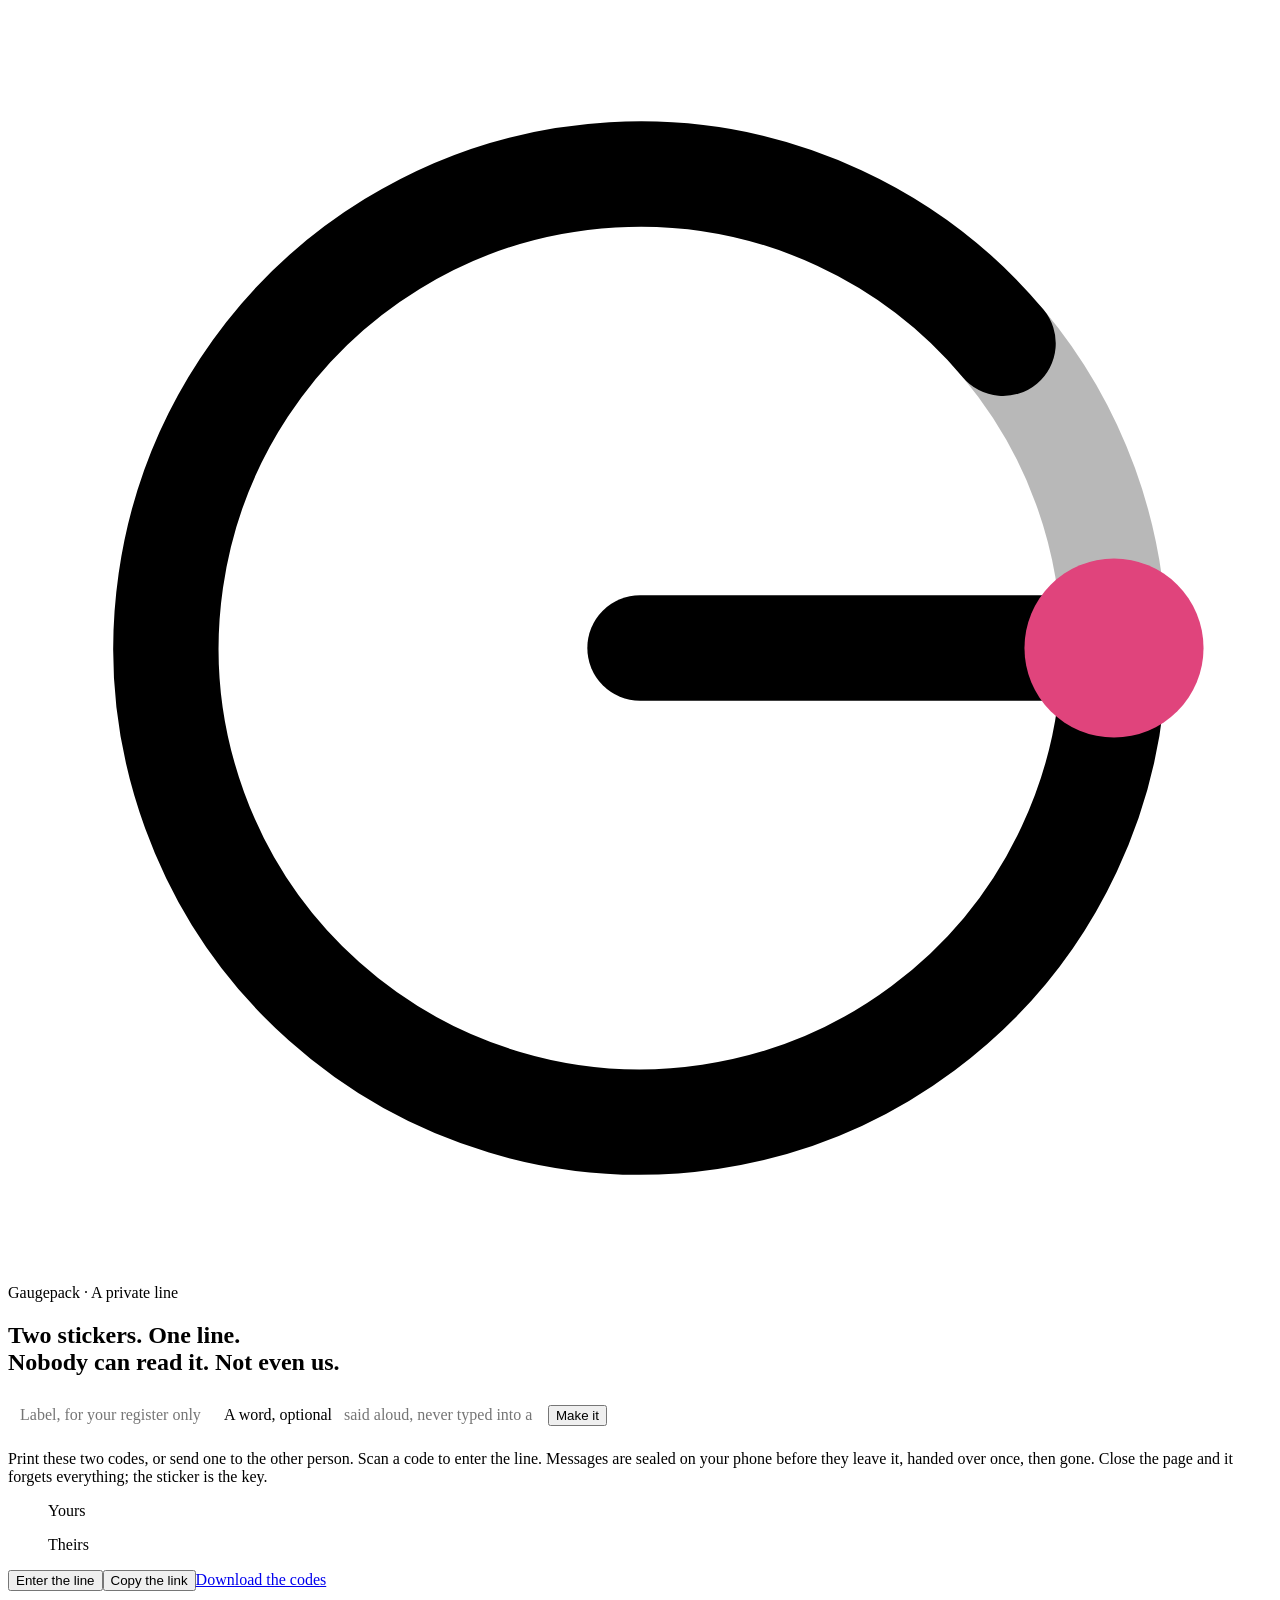
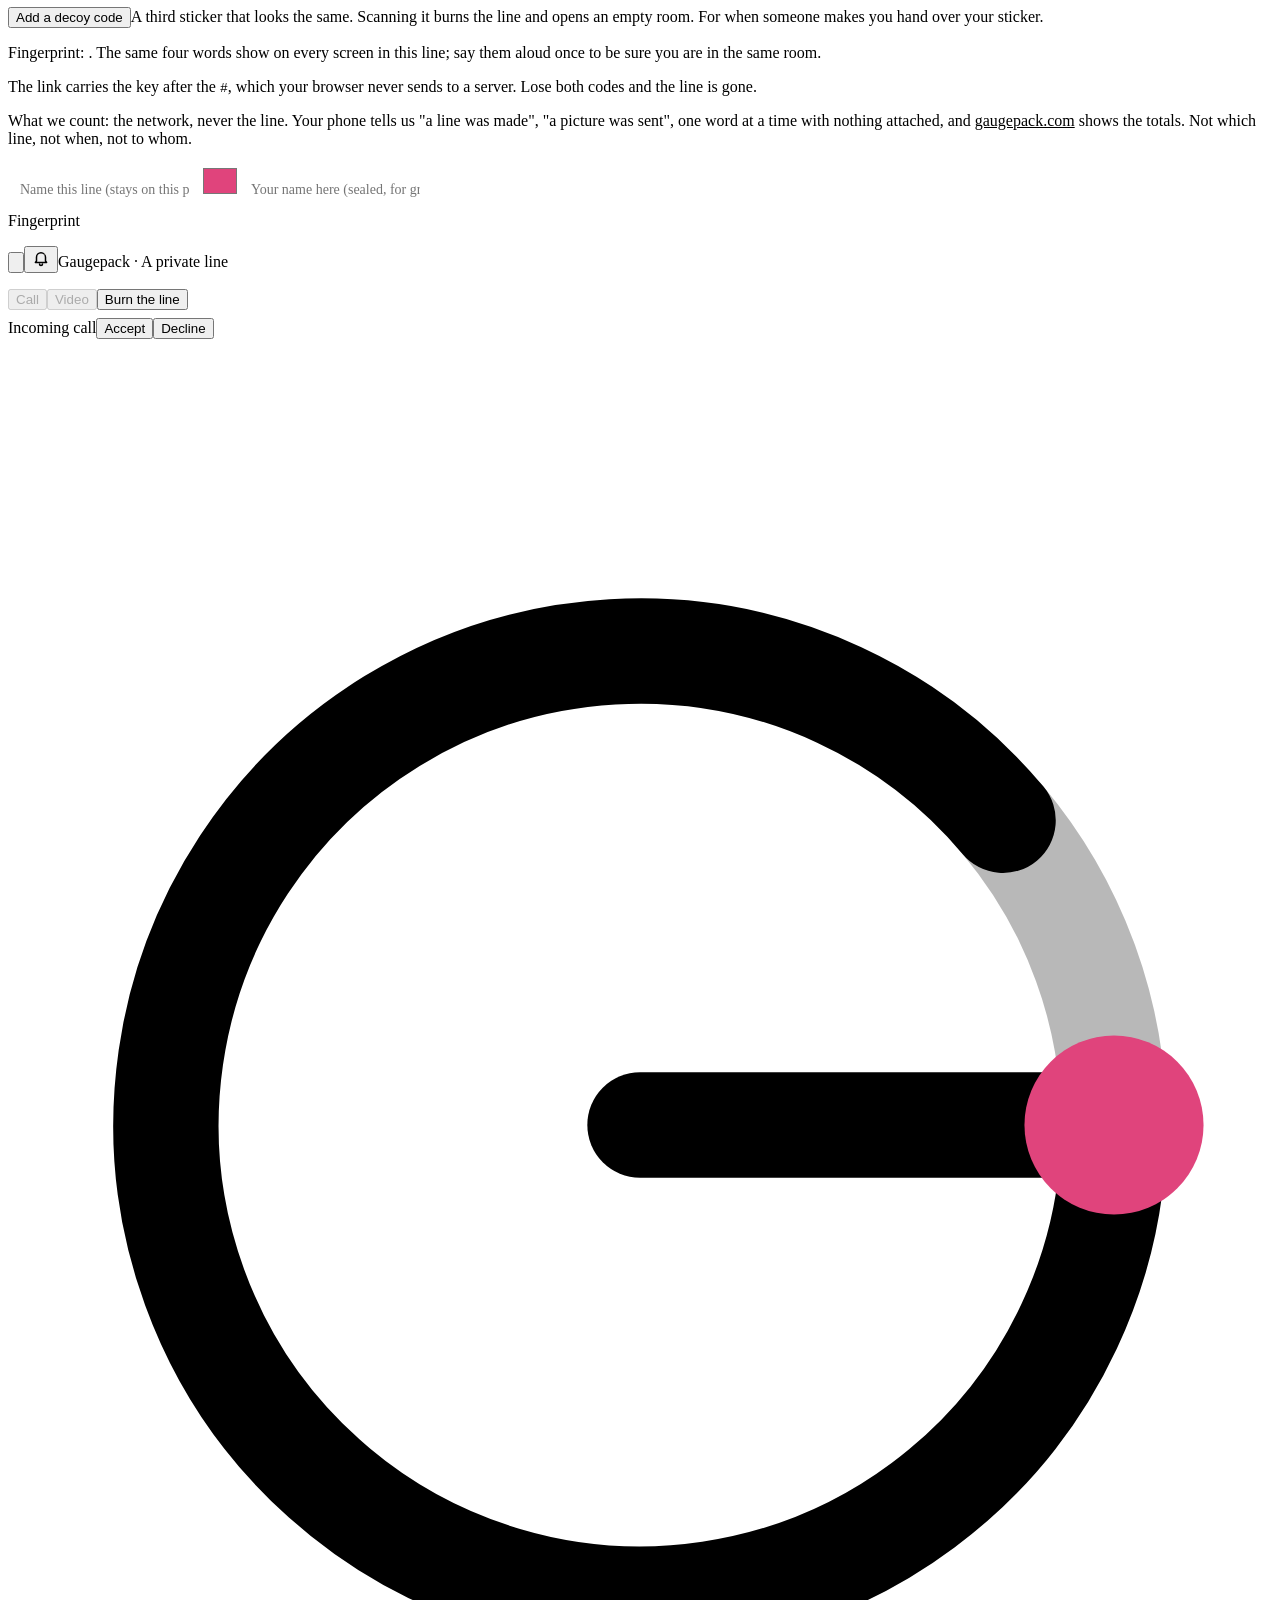
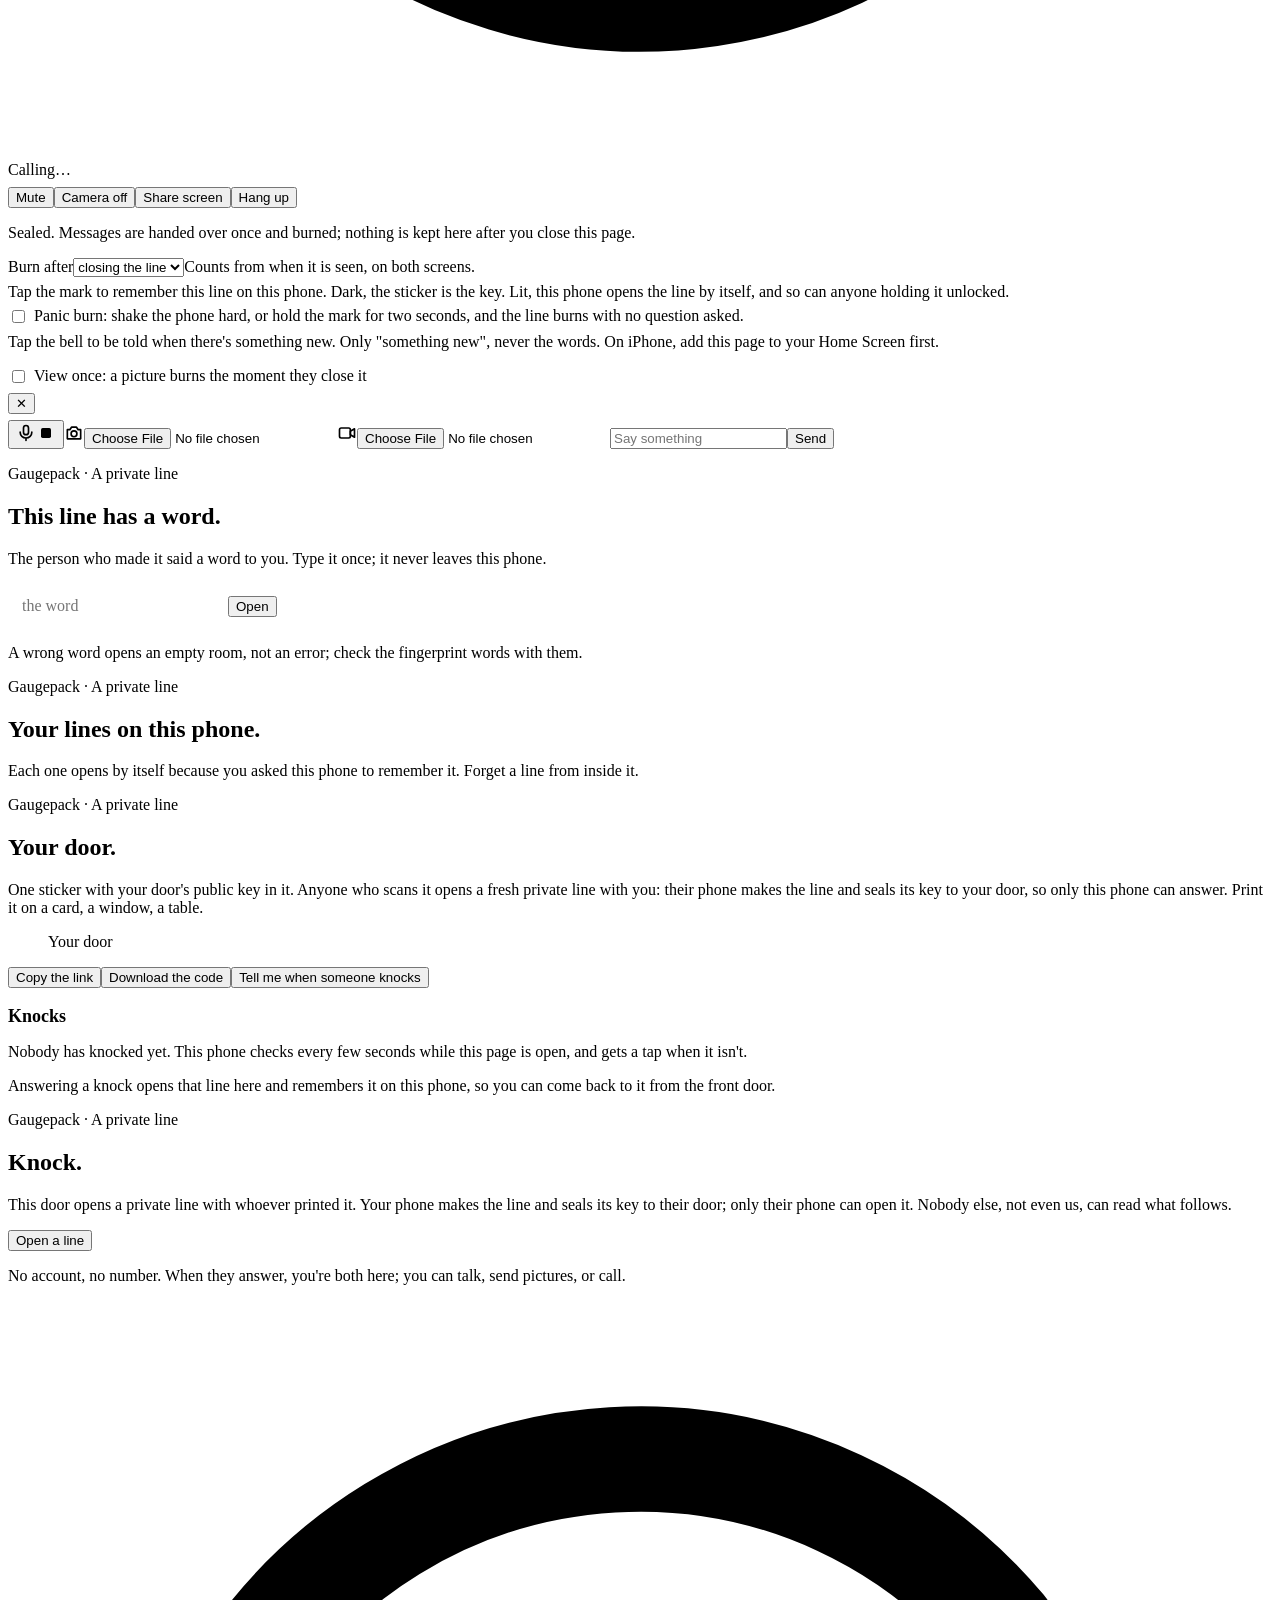
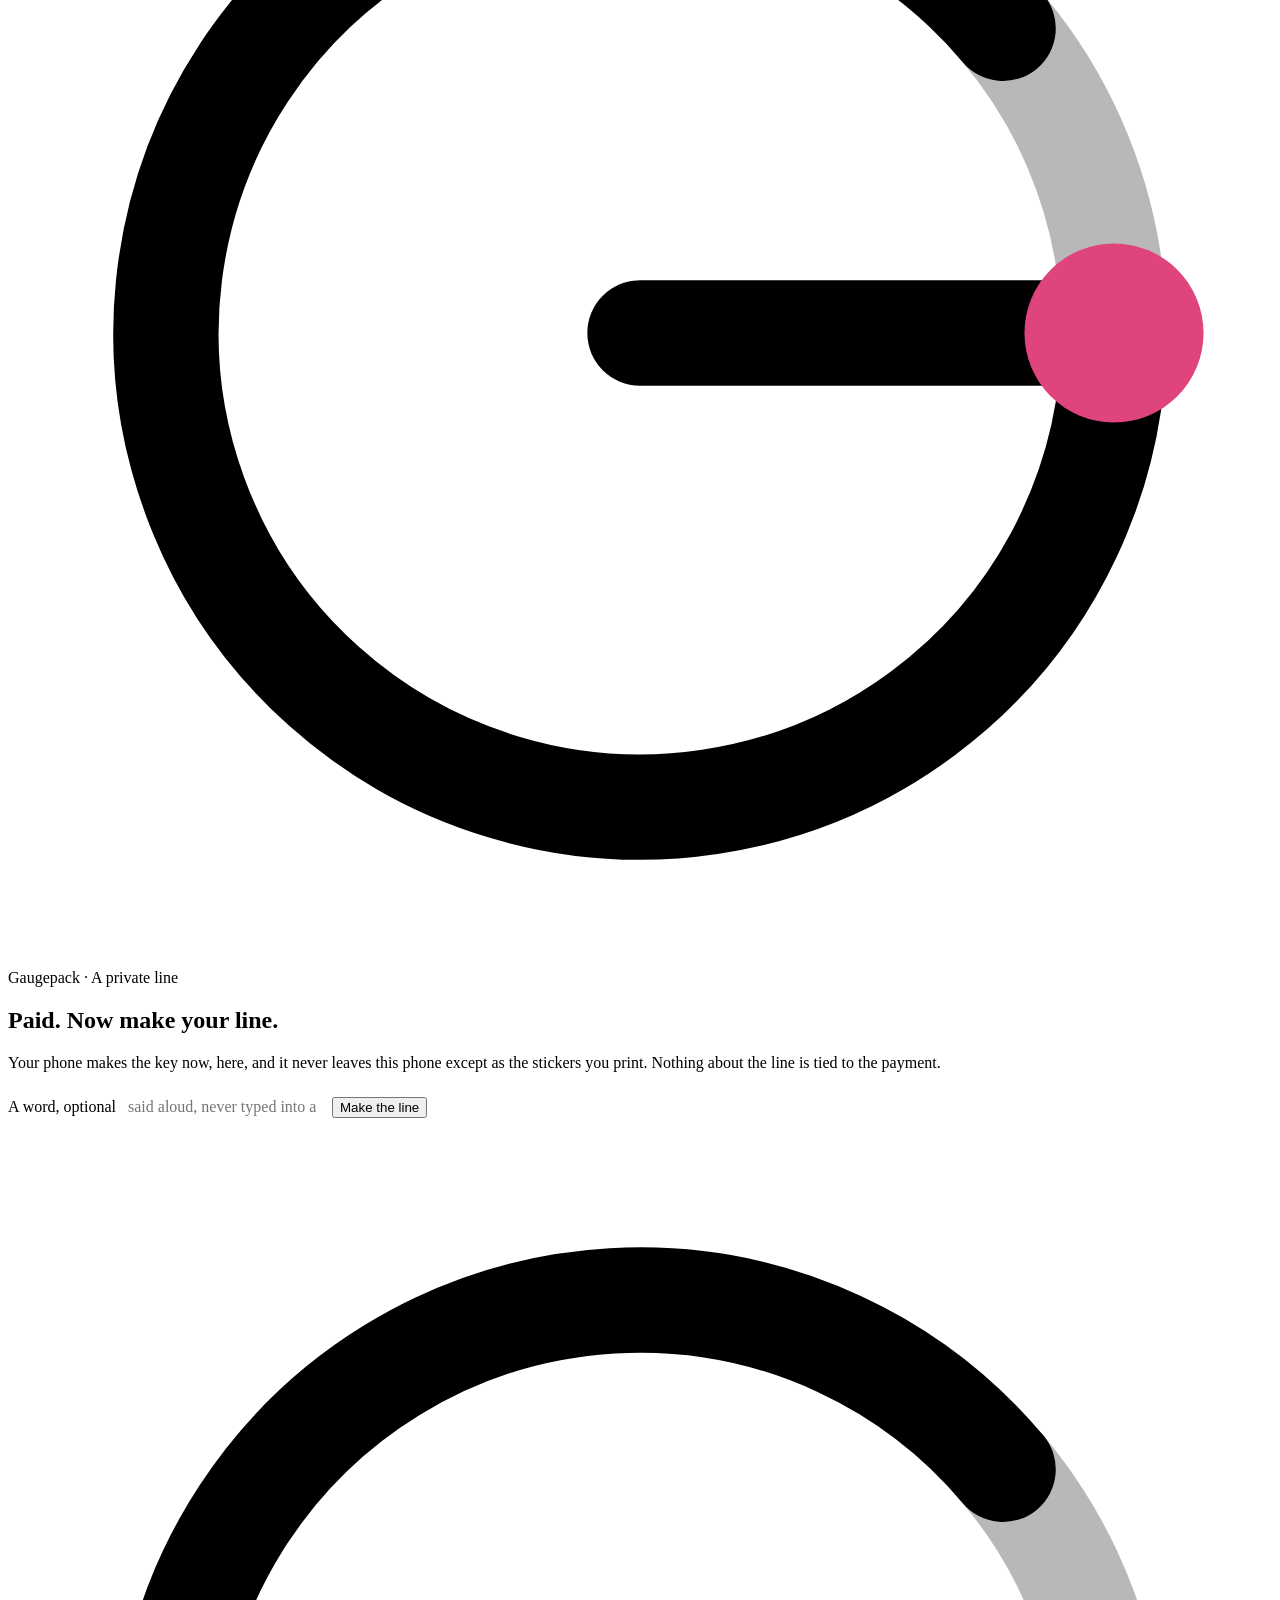
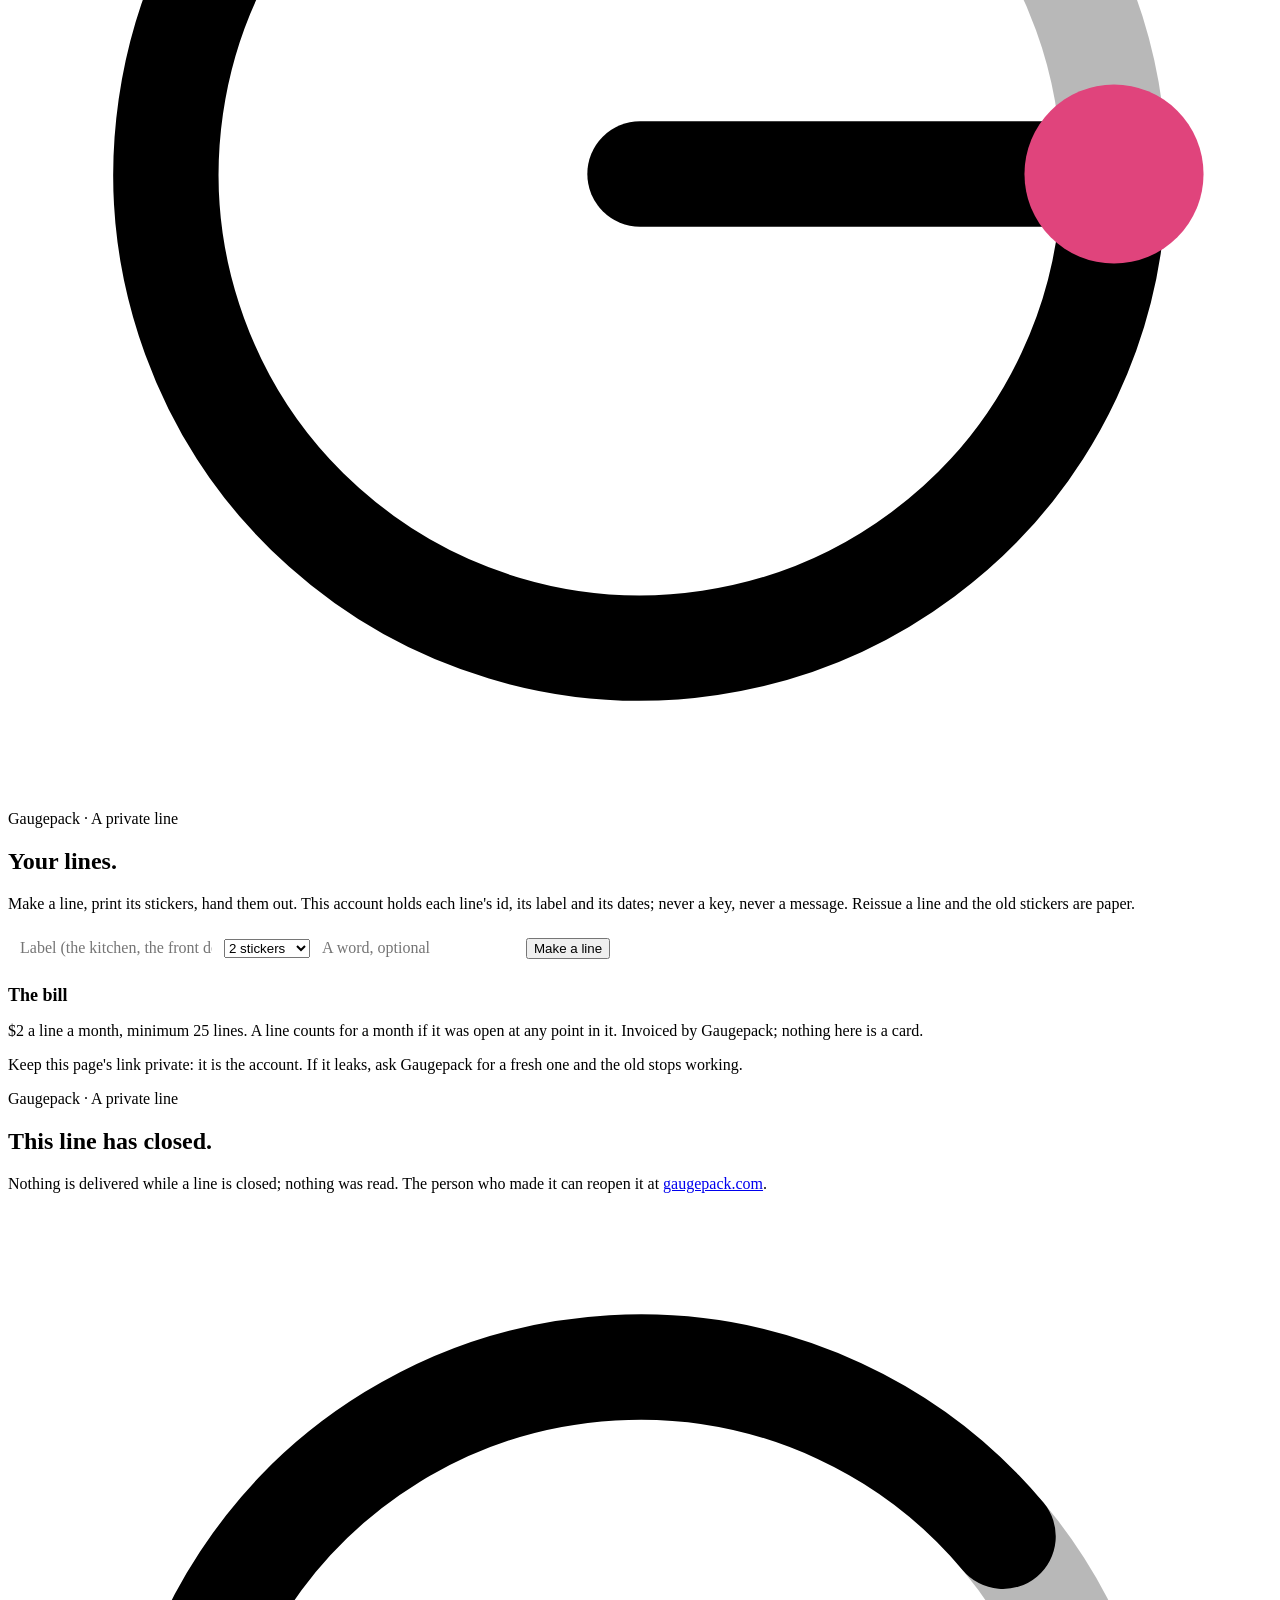
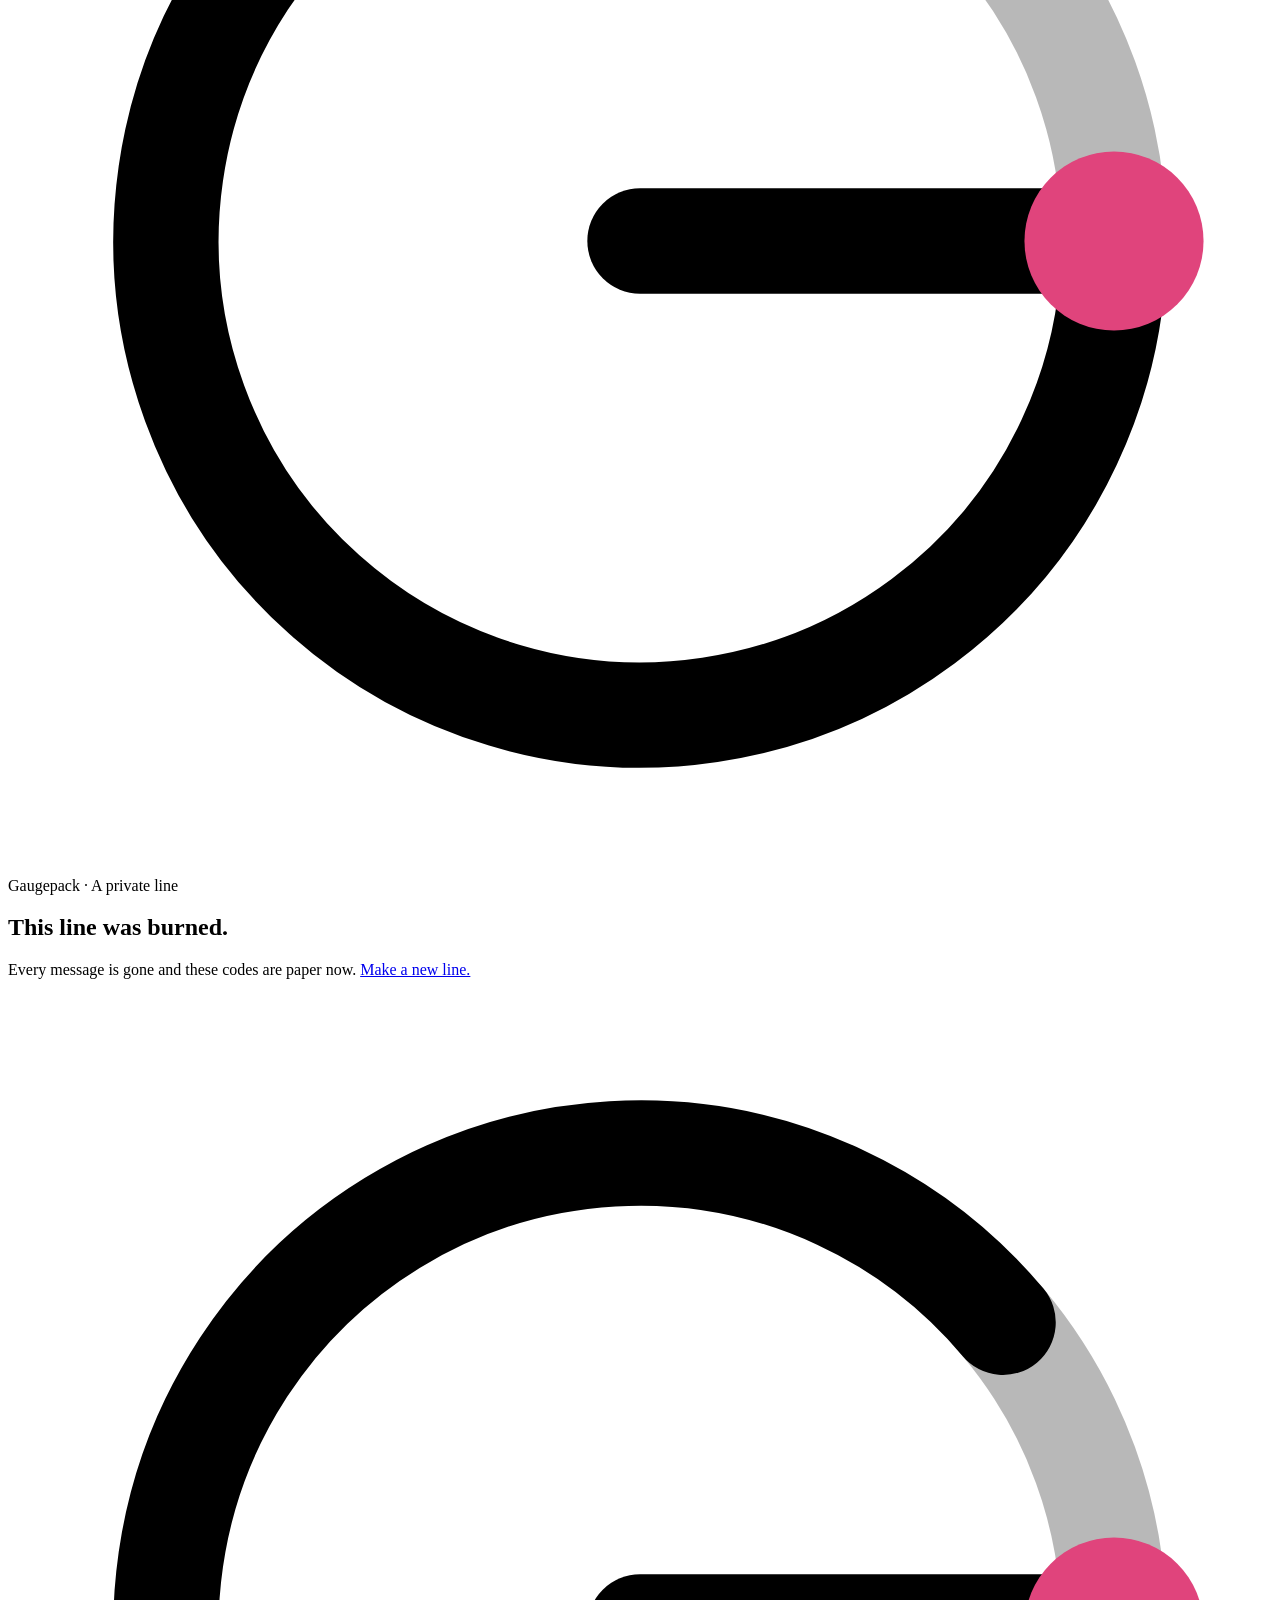
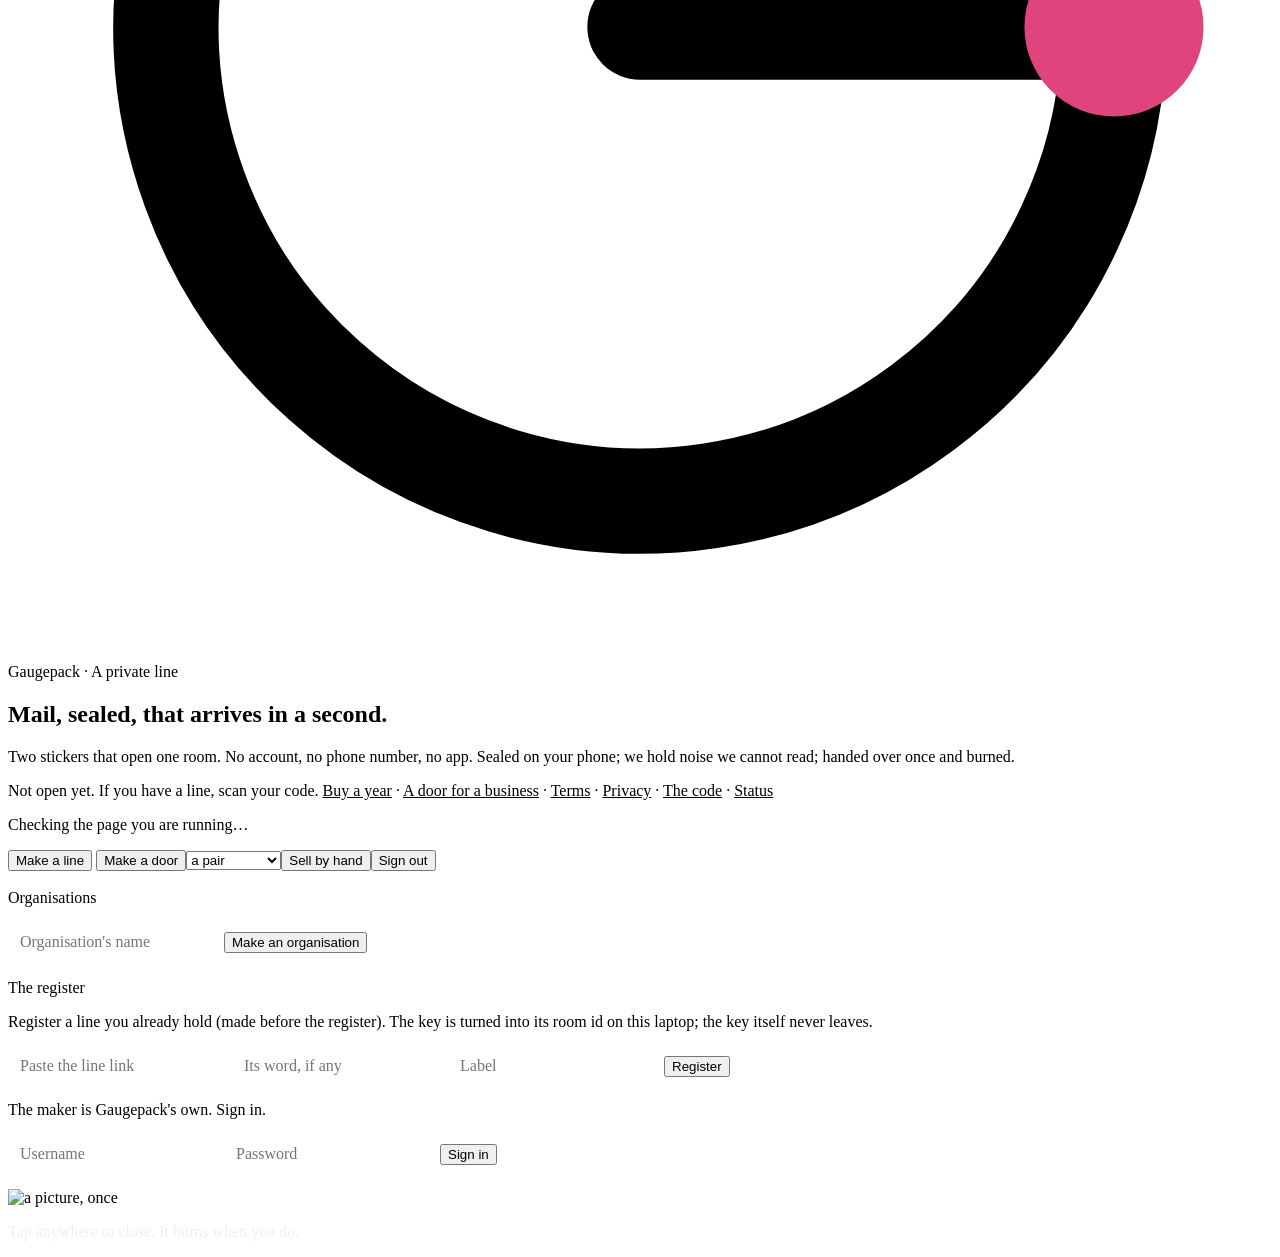
==== page/index.html @ 4805f611 "The page, version 31d01f1c2ef4525a" ====
<!doctype html>
<html lang="en">
<head>
<meta charset="utf-8">
<meta name="viewport" content="width=device-width, initial-scale=1, viewport-fit=cover">
<title>A private line</title>
<meta name="robots" content="noindex, nofollow">
<meta name="referrer" content="no-referrer">
<meta name="theme-color" content="#0A0A0A">
<link rel="icon" href="/icon-192.png" type="image/png">
<link rel="stylesheet" href="/line.css">
<link rel="manifest" href="/manifest.webmanifest">
<link rel="apple-touch-icon" href="/apple-touch-icon.png">
<meta name="apple-mobile-web-app-capable" content="yes">
<meta name="apple-mobile-web-app-status-bar-style" content="black">
<meta name="apple-mobile-web-app-title" content="Line">
</head>
<body>
<main id="app" class="wrap">
  <section id="make" class="hidden">
    <p class="eyebrow"><svg class="gp-mark gp-live" viewBox="0 0 24 24" aria-hidden="true"><g fill="none" stroke="currentColor" stroke-width="2" stroke-linecap="round" stroke-linejoin="round"><path d="M21 12A9 9 0 0 0 18.894 6.215" stroke-opacity=".28"/><path class="gp-sweep" d="M18.894 6.215A9 9 0 1 0 21 12" pathLength="1"/><g class="gp-needle"><path d="M12 12L21 12"/><circle class="gp-dot" cx="21" cy="12" r="1.7" fill="#E0447C" stroke="none"/></g></g></svg>Gaugepack · A private line</p>
    <h1>Two stickers. One line.<br>Nobody can read it. Not even us.</h1>
    <p class="row" style="margin:0 0 14px;align-items:center"><input id="mklabel" maxlength="60" placeholder="Label, for your register only" aria-label="Label" autocomplete="off" style="flex:1;min-width:160px;font:inherit;padding:10px 12px;border-radius:999px;border:1px solid var(--line);background:transparent;color:var(--ink)"><label class="hint" style="margin:0" for="mkword">A word, optional</label><input id="mkword" maxlength="40" placeholder="said aloud, never typed into a text" autocomplete="off" style="flex:1;min-width:180px;font:inherit;padding:10px 12px;border-radius:999px;border:1px solid var(--line);background:transparent;color:var(--ink)"><button type="button" class="btn ghost small" id="remake">Make it</button></p>
    <p class="lead">Print these two codes, or send one to the other person. Scan a code to enter the line. Messages are sealed on your phone before they leave it, handed over once, then gone. Close the page and it forgets everything; the sticker is the key.</p>
    <div class="codes" id="codes"><figure><div id="qr1"></div><figcaption>Yours</figcaption></figure><figure><div id="qr2"></div><figcaption>Theirs</figcaption></figure></div>
    <p class="row"><button class="btn" id="enter">Enter the line</button><button class="btn ghost" id="copy">Copy the link</button><a class="btn ghost" id="dl" download="private-line.png" href="#">Download the codes</a></p>
    <p class="hint" id="wordnote"></p>
    <p class="row" style="margin:0;align-items:center"><button type="button" class="btn ghost small" id="decoy">Add a decoy code</button><span class="hint" style="margin:0" id="decoynote">A third sticker that looks the same. Scanning it burns the line and opens an empty room. For when someone makes you hand over your sticker.</span></p>
    <p class="hint" id="regnote"></p>
    <p class="hint">Fingerprint: <strong id="fp" style="color:var(--ink)"></strong>. The same four words show on every screen in this line; say them aloud once to be sure you are in the same room.</p>
    <p class="hint">The link carries the key after the <code>#</code>, which your browser never sends to a server. Lose both codes and the line is gone.</p>
    <p class="hint">What we count: the network, never the line. Your phone tells us "a line was made", "a picture was sent", one word at a time with nothing attached, and <a href="https://gaugepack.com" style="color:inherit">gaugepack.com</a> shows the totals. Not which line, not when, not to whom.</p>
  </section>
  <section id="room" class="hidden">
    <p class="row" style="margin:0 0 6px;align-items:center;gap:8px"><input id="lname" maxlength="24" placeholder="Name this line (stays on this phone)" aria-label="Name this line" style="flex:1;min-width:160px;font:inherit;font-size:0.875rem;padding:8px 12px;border-radius:999px;border:1px solid var(--line);background:transparent;color:var(--ink)"><input id="lcolour" type="color" value="#E0447C" aria-label="Colour of this line" style="width:38px;height:34px;padding:0;border:1px solid var(--line);border-radius:8px;background:transparent"><input id="me" maxlength="24" placeholder="Your name here (sealed, for groups)" aria-label="Your name in this line" style="flex:1;min-width:140px;font:inherit;font-size:0.875rem;padding:8px 12px;border-radius:999px;border:1px solid var(--line);background:transparent;color:var(--ink)"></p>
    <p class="hint" style="margin:0 0 8px">Fingerprint <strong id="roomfp" style="color:var(--ink)"></strong></p>
    <p class="hint" id="here" style="margin:0 0 6px"></p>
    <p class="hint" id="until" style="margin:0 0 6px"></p>
    <header class="top"><p class="eyebrow"><button type="button" id="rem" class="markbtn" aria-pressed="false" title="Remember this line on this phone" aria-label="Remember this line on this phone"><svg class="gp-mark" viewBox="0 0 24 24" aria-hidden="true" id="remmark"><g fill="none" stroke="currentColor" stroke-width="2" stroke-linecap="round" stroke-linejoin="round"><path d="M21 12A9 9 0 0 0 18.894 6.215" stroke-opacity=".28"/><path class="gp-sweep" d="M18.894 6.215A9 9 0 1 0 21 12" pathLength="1"/><g class="gp-needle"><path d="M12 12L21 12"/><circle class="gp-dot" cx="21" cy="12" r="1.7" fill="#E0447C" stroke="none"/></g></g></svg></button><button type="button" id="bell" class="markbtn hidden" aria-pressed="false" title="Tell me when there's something new" aria-label="Tell me when there's something new"><svg viewBox="0 0 24 24" width="18" height="18" fill="none" stroke="currentColor" stroke-width="2" stroke-linecap="round" stroke-linejoin="round" aria-hidden="true"><path d="M6 16V11a6 6 0 0 1 12 0v5l1.5 2h-15z"/><path d="M10 20a2 2 0 0 0 4 0"/><circle class="bell-dot" cx="18" cy="6" r="2.2" fill="rgba(242,239,233,.35)" stroke="none"/></svg></button>Gaugepack · A private line</p><span class="row" style="margin:0;gap:6px"><button type="button" class="btn ghost small" id="calla" disabled title="Voice call">Call</button><button type="button" class="btn ghost small" id="callv" disabled title="Video call">Video</button><button class="btn ghost small" id="burn">Burn the line</button></span></header>
    <p id="incoming" class="row hidden" style="margin:8px 0 0;align-items:center;gap:8px;color:var(--accent)"><span id="inctext">Incoming call</span><button type="button" class="btn small" id="accept">Accept</button><button type="button" class="btn ghost small" id="decline">Decline</button></p>
    <div id="callpanel" class="hidden">
      <video id="remote" autoplay playsinline aria-label="Their camera"></video>
      <video id="local" autoplay playsinline muted aria-label="Your camera"></video>
      <div class="callmark"><svg class="gp-mark gp-live" viewBox="0 0 24 24" aria-hidden="true"><g fill="none" stroke="currentColor" stroke-width="2" stroke-linecap="round" stroke-linejoin="round"><path d="M21 12A9 9 0 0 0 18.894 6.215" stroke-opacity=".28"/><path class="gp-sweep" d="M18.894 6.215A9 9 0 1 0 21 12" pathLength="1"/><g class="gp-needle"><path d="M12 12L21 12"/><circle class="gp-dot" cx="21" cy="12" r="1.7" fill="#E0447C" stroke="none"/></g></g></svg></div>
      <p class="hint" id="callstate" style="margin:0">Calling…</p>
      <p class="row" style="margin:8px 0 0;gap:6px"><button type="button" class="btn ghost small" id="mute">Mute</button><button type="button" class="btn ghost small hidden" id="camoff">Camera off</button><button type="button" class="btn ghost small hidden" id="share">Share screen</button><button type="button" class="btn small" id="hangup">Hang up</button></p>
    </div>
    <p class="hint" id="status">Sealed. Messages are handed over once and burned; nothing is kept here after you close this page.</p>
    <p class="row" style="margin:6px 0 0;align-items:center"><label class="hint" style="margin:0" for="burnafter">Burn after</label><select id="burnafter" class="sel" aria-label="Burn after"><option value="0">closing the line</option><option value="10">10 seconds</option><option value="60">1 minute</option><option value="3600">1 hour</option><option value="86400">1 day</option></select><span class="hint" style="margin:0">Counts from when it is seen, on both screens.</span></p>
    <p id="remember" class="hint" style="margin:6px 0 0">Tap the mark to remember this line on this phone. Dark, the sticker is the key. Lit, this phone opens the line by itself, and so can anyone holding it unlocked.</p>
    <p class="hint" style="margin:6px 0 0"><label style="display:inline-flex;align-items:center;gap:6px"><input type="checkbox" id="panic"> Panic burn: shake the phone hard, or hold the mark for two seconds, and the line burns with no question asked.</label></p>
    <p id="notif" class="hint hidden" style="margin:6px 0 0"><span id="bellnote">Tap the bell to be told when there's something new. Only "something new", never the words. On iPhone, add this page to your Home Screen first.</span></p>
    <ol id="log" aria-live="polite" aria-label="Messages"></ol>
    <p class="row" style="margin:0 0 6px;align-items:center"><label class="hint" style="margin:0;display:inline-flex;align-items:center;gap:6px"><input type="checkbox" id="once"> View once: a picture burns the moment they close it</label></p>
    <p id="quotebar" class="row hidden" style="margin:0 0 6px;align-items:center"><span id="quote" class="hint" style="margin:0;flex:1"></span><button type="button" class="btn ghost small" id="quoteclose" aria-label="Stop replying">✕</button></p>
    <p id="recbar" class="hint hidden" style="margin:0 0 6px;color:var(--accent)"></p>
    <form id="send" class="composer"><button type="button" class="btn ghost cam" id="mic" title="Tap to record" aria-label="Tap to record a voice note, tap again to send"><svg class="micicon" viewBox="0 0 24 24" width="20" height="20" fill="none" stroke="currentColor" stroke-width="2" stroke-linecap="round" stroke-linejoin="round"><rect x="9" y="3" width="6" height="11" rx="3"/><path d="M5 11a7 7 0 0 0 14 0M12 18v3"/></svg><svg class="stopicon" viewBox="0 0 24 24" width="20" height="20" fill="currentColor" aria-hidden="true"><rect x="6" y="6" width="12" height="12" rx="2"/></svg></button><label class="btn ghost cam" for="pic" title="Send a picture" aria-label="Send a picture"><svg viewBox="0 0 24 24" width="20" height="20" fill="none" stroke="currentColor" stroke-width="2" stroke-linecap="round" stroke-linejoin="round"><path d="M4 8h3l2-3h6l2 3h3v11H4z"/><circle cx="12" cy="13" r="3.5"/></svg></label><input id="pic" type="file" accept="image/*" capture="environment" class="hidden"><label class="btn ghost cam" for="vid" title="Send a short video" aria-label="Send a short video"><svg viewBox="0 0 24 24" width="20" height="20" fill="none" stroke="currentColor" stroke-width="2" stroke-linecap="round" stroke-linejoin="round"><rect x="3" y="6" width="13" height="12" rx="2"/><path d="M16 10l5-3v10l-5-3z"/></svg></label><input id="vid" type="file" accept="video/*" class="hidden"><input id="text" maxlength="2000" placeholder="Say something" autocomplete="off"><button class="btn" type="submit" id="sendbtn"><span id="sendmark" class="hidden"></span><span id="sendlabel">Send</span></button></form>
  </section>
  <section id="word" class="hidden"><p class="eyebrow">Gaugepack · A private line</p><h1>This line has a word.</h1><p class="lead">The person who made it said a word to you. Type it once; it never leaves this phone.</p><form id="wordform" class="row"><input id="word" autocomplete="off" autocapitalize="none" placeholder="the word" aria-label="The word" style="flex:1;min-width:160px;font:inherit;padding:13px 14px;border-radius:999px;border:1px solid var(--line);background:transparent;color:var(--ink)"><button class="btn" id="wordgo">Open</button></form><p class="hint">A wrong word opens an empty room, not an error; check the fingerprint words with them.</p></section>
  <section id="pick" class="hidden"><p class="eyebrow">Gaugepack · A private line</p><h1>Your lines on this phone.</h1><p id="lines" class="row"></p><p class="hint">Each one opens by itself because you asked this phone to remember it. Forget a line from inside it.</p></section>
  <section id="door" class="hidden"><p class="eyebrow">Gaugepack · A private line</p><h1>Your door.</h1><p class="lead">One sticker with your door's public key in it. Anyone who scans it opens a fresh private line with you: their phone makes the line and seals its key to your door, so only this phone can answer. Print it on a card, a window, a table.</p>
    <p id="doorpick" class="row hidden"></p>
    <div class="codes"><figure><div id="doorqr"></div><figcaption id="doorlabel">Your door</figcaption></figure></div>
    <p class="row"><button type="button" class="btn ghost" id="doorcopy">Copy the link</button><button type="button" class="btn ghost" id="doordl">Download the code</button><button type="button" class="btn ghost small" id="doorbell">Tell me when someone knocks</button></p>
    <p class="hint" id="doornote"></p>
    <h2 style="font-size:1.125rem;margin:18px 0 6px">Knocks</h2>
    <div id="knocks"><p class="hint">Nobody has knocked yet. This phone checks every few seconds while this page is open, and gets a tap when it isn't.</p></div>
    <p class="hint">Answering a knock opens that line here and remembers it on this phone, so you can come back to it from the front door.</p>
  </section>
  <section id="knock" class="hidden"><p class="eyebrow">Gaugepack · A private line</p><h1>Knock.</h1><p class="lead">This door opens a private line with whoever printed it. Your phone makes the line and seals its key to their door; only their phone can open it. Nobody else, not even us, can read what follows.</p><p class="row"><button class="btn" id="knockgo">Open a line</button></p><p class="hint" id="knocknote">No account, no number. When they answer, you're both here; you can talk, send pictures, or call.</p></section>
  <section id="claim" class="hidden"><p class="eyebrow"><svg class="gp-mark gp-live" viewBox="0 0 24 24" aria-hidden="true"><g fill="none" stroke="currentColor" stroke-width="2" stroke-linecap="round" stroke-linejoin="round"><path d="M21 12A9 9 0 0 0 18.894 6.215" stroke-opacity=".28"/><path class="gp-sweep" d="M18.894 6.215A9 9 0 1 0 21 12" pathLength="1"/><g class="gp-needle"><path d="M12 12L21 12"/><circle class="gp-dot" cx="21" cy="12" r="1.7" fill="#E0447C" stroke="none"/></g></g></svg>Gaugepack · A private line</p><h1 id="claimtitle">Paid. Now make your line.</h1><p class="lead" id="claimlead">Your phone makes the key now, here, and it never leaves this phone except as the stickers you print. Nothing about the line is tied to the payment.</p><p class="row" id="claimrow" style="align-items:center"><label class="hint" style="margin:0" for="clword">A word, optional</label><input id="clword" maxlength="40" placeholder="said aloud, never typed into a text" autocomplete="off" style="flex:1;min-width:180px;font:inherit;padding:10px 12px;border-radius:999px;border:1px solid var(--line);background:transparent;color:var(--ink)"><button type="button" class="btn" id="claimgo">Make the line</button></p><p class="hint" id="claimnote"></p></section>
  <section id="org" class="hidden"><p class="eyebrow"><svg class="gp-mark gp-live" viewBox="0 0 24 24" aria-hidden="true"><g fill="none" stroke="currentColor" stroke-width="2" stroke-linecap="round" stroke-linejoin="round"><path d="M21 12A9 9 0 0 0 18.894 6.215" stroke-opacity=".28"/><path class="gp-sweep" d="M18.894 6.215A9 9 0 1 0 21 12" pathLength="1"/><g class="gp-needle"><path d="M12 12L21 12"/><circle class="gp-dot" cx="21" cy="12" r="1.7" fill="#E0447C" stroke="none"/></g></g></svg>Gaugepack · A private line</p><h1 id="orgname">Your lines.</h1><p class="lead" id="orglead">Make a line, print its stickers, hand them out. This account holds each line's id, its label and its dates; never a key, never a message. Reissue a line and the old stickers are paper.</p>
    <p class="hint" id="orgstate"></p>
    <form id="orgmake" class="row" style="margin:0 0 6px;align-items:center"><input id="orglabel" maxlength="60" placeholder="Label (the kitchen, the front desk)" aria-label="Label" autocomplete="off" style="flex:2;min-width:180px;font:inherit;padding:10px 12px;border-radius:999px;border:1px solid var(--line);background:transparent;color:var(--ink)"><select id="orgn" class="sel" aria-label="How many stickers"><option value="2">2 stickers</option><option value="6">6 stickers</option><option value="12">12 stickers</option><option value="30">30 stickers</option></select><input id="orgword" maxlength="40" placeholder="A word, optional" aria-label="A word, optional" autocomplete="off" style="flex:1;min-width:140px;font:inherit;padding:10px 12px;border-radius:999px;border:1px solid var(--line);background:transparent;color:var(--ink)"><button class="btn small" type="submit" id="orggo">Make a line</button></form>
    <p class="hint" id="orgnote" style="margin:0 0 10px"></p>
    <div id="orglines"></div>
    <h2 style="font-size:1.125rem;margin:18px 0 6px">The bill</h2>
    <div id="orgbill"></div>
    <p class="hint">$2 a line a month, minimum 25 lines. A line counts for a month if it was open at any point in it. Invoiced by Gaugepack; nothing here is a card.</p>
    <p class="hint">Keep this page's link private: it is the account. If it leaks, ask Gaugepack for a fresh one and the old stops working.</p>
  </section>
  <section id="closed" class="hidden"><p class="eyebrow">Gaugepack · A private line</p><h1>This line has closed.</h1><p class="lead">Nothing is delivered while a line is closed; nothing was read. The person who made it can reopen it at <a href="https://gaugepack.com">gaugepack.com</a>.</p></section>
  <section id="dead" class="hidden"><p class="eyebrow"><svg class="gp-mark gp-live" viewBox="0 0 24 24" aria-hidden="true"><g fill="none" stroke="currentColor" stroke-width="2" stroke-linecap="round" stroke-linejoin="round"><path d="M21 12A9 9 0 0 0 18.894 6.215" stroke-opacity=".28"/><path class="gp-sweep" d="M18.894 6.215A9 9 0 1 0 21 12" pathLength="1"/><g class="gp-needle"><path d="M12 12L21 12"/><circle class="gp-dot" cx="21" cy="12" r="1.7" fill="#E0447C" stroke="none"/></g></g></svg>Gaugepack · A private line</p><h1>This line was burned.</h1><p class="lead">Every message is gone and these codes are paper now. <a href="/">Make a new line.</a></p></section>
  <section id="home" class="hidden"><p class="eyebrow"><svg class="gp-mark gp-live" viewBox="0 0 24 24" aria-hidden="true"><g fill="none" stroke="currentColor" stroke-width="2" stroke-linecap="round" stroke-linejoin="round"><path d="M21 12A9 9 0 0 0 18.894 6.215" stroke-opacity=".28"/><path class="gp-sweep" d="M18.894 6.215A9 9 0 1 0 21 12" pathLength="1"/><g class="gp-needle"><path d="M12 12L21 12"/><circle class="gp-dot" cx="21" cy="12" r="1.7" fill="#E0447C" stroke="none"/></g></g></svg>Gaugepack · A private line</p><h1>Mail, sealed, that arrives in a second.</h1><p class="lead">Two stickers that open one room. No account, no phone number, no app. Sealed on your phone; we hold noise we cannot read; handed over once and burned.</p><p class="hint">Not open yet. If you have a line, scan your code. <a href="/buy" style="color:inherit">Buy a year</a> · <a href="/doors" style="color:inherit">A door for a business</a> · <a href="/terms" style="color:inherit">Terms</a> · <a href="/privacy" style="color:inherit">Privacy</a> · <a href="/code" style="color:inherit">The code</a> · <a href="/status" style="color:inherit">Status</a></p><p class="hint" id="fpline">Checking the page you are running…</p><p id="newwrap" class="hidden"><button class="btn" id="new">Make a line</button> <button type="button" class="btn ghost small" id="doortoken">Make a door</button><select id="claimkind" class="sel" aria-label="What was sold"><option value="pair">a pair</option><option value="p6">a pack of 6</option><option value="p12">a pack of 12</option><option value="p30">a pack of 30</option></select><button type="button" class="btn ghost small" id="claimtoken">Sell by hand</button><button type="button" class="btn ghost small" id="signout">Sign out</button></p><p class="hint" id="doortokennote"></p><p class="hint" id="claimtokennote"></p>
  <div id="orgsbox" class="hidden" style="margin-top:18px">
    <p class="eyebrow">Organisations</p>
    <div id="orgs-owner"></div>
    <form id="orgform" class="row" style="margin:10px 0 0;align-items:center"><input id="orgnewname" maxlength="60" placeholder="Organisation's name" aria-label="Organisation's name" autocomplete="off" style="flex:1;min-width:180px;font:inherit;padding:10px 12px;border-radius:999px;border:1px solid var(--line);background:transparent;color:var(--ink)"><button class="btn ghost small" type="submit">Make an organisation</button></form>
    <p class="hint" id="orgformnote"></p>
  </div>
  <div id="linesbox" class="hidden" style="margin-top:18px">
    <p class="eyebrow" id="linescount">The register</p>
    <div id="lines-owner"></div>
    <form id="regform" style="margin-top:14px"><p class="hint">Register a line you already hold (made before the register). The key is turned into its room id on this laptop; the key itself never leaves.</p><p class="row" style="align-items:center"><input id="reglink" placeholder="Paste the line link" aria-label="Line link" autocomplete="off" style="flex:2;min-width:200px;font:inherit;padding:10px 12px;border-radius:999px;border:1px solid var(--line);background:transparent;color:var(--ink)"><input id="regword" placeholder="Its word, if any" aria-label="Word" autocomplete="off" style="flex:1;min-width:120px;font:inherit;padding:10px 12px;border-radius:999px;border:1px solid var(--line);background:transparent;color:var(--ink)"><input id="reglabel" maxlength="60" placeholder="Label" aria-label="Label" autocomplete="off" style="flex:1;min-width:120px;font:inherit;padding:10px 12px;border-radius:999px;border:1px solid var(--line);background:transparent;color:var(--ink)"><button class="btn ghost small" type="submit">Register</button></p><p class="hint" id="regnote2"></p></form>
  </div>
  <form id="signin" class="hidden" autocomplete="on" style="margin-top:14px"><p class="hint">The maker is Gaugepack's own. Sign in.</p><p class="row" style="align-items:center"><input id="siuser" name="username" autocomplete="username" placeholder="Username" aria-label="Username" style="flex:1;min-width:140px;font:inherit;padding:10px 12px;border-radius:999px;border:1px solid var(--line);background:transparent;color:var(--ink)"><input id="sipass" name="password" type="password" autocomplete="current-password" placeholder="Password" aria-label="Password" style="flex:1;min-width:140px;font:inherit;padding:10px 12px;border-radius:999px;border:1px solid var(--line);background:transparent;color:var(--ink)"><button class="btn" id="sigo" type="submit">Sign in</button></p><p class="hint" id="sinote"></p></form></section>
</main>
<div id="viewer" class="hidden" role="dialog" aria-label="A picture, once"><img id="viewimg" alt="a picture, once"><p class="hint" style="color:#F2EFE9">Tap anywhere to close. It burns when you do.</p></div>
<script src="/strings.js"></script>
<script src="/qrcode.js" integrity="sha384-mZT2gIty7ZDdOGkxfP6joZcYdMW1Jvj9dRlfpTmaJAKKXTqzygtB22k7FLe+KZC1"></script>
<script src="/line.js"></script>
</body>
</html>
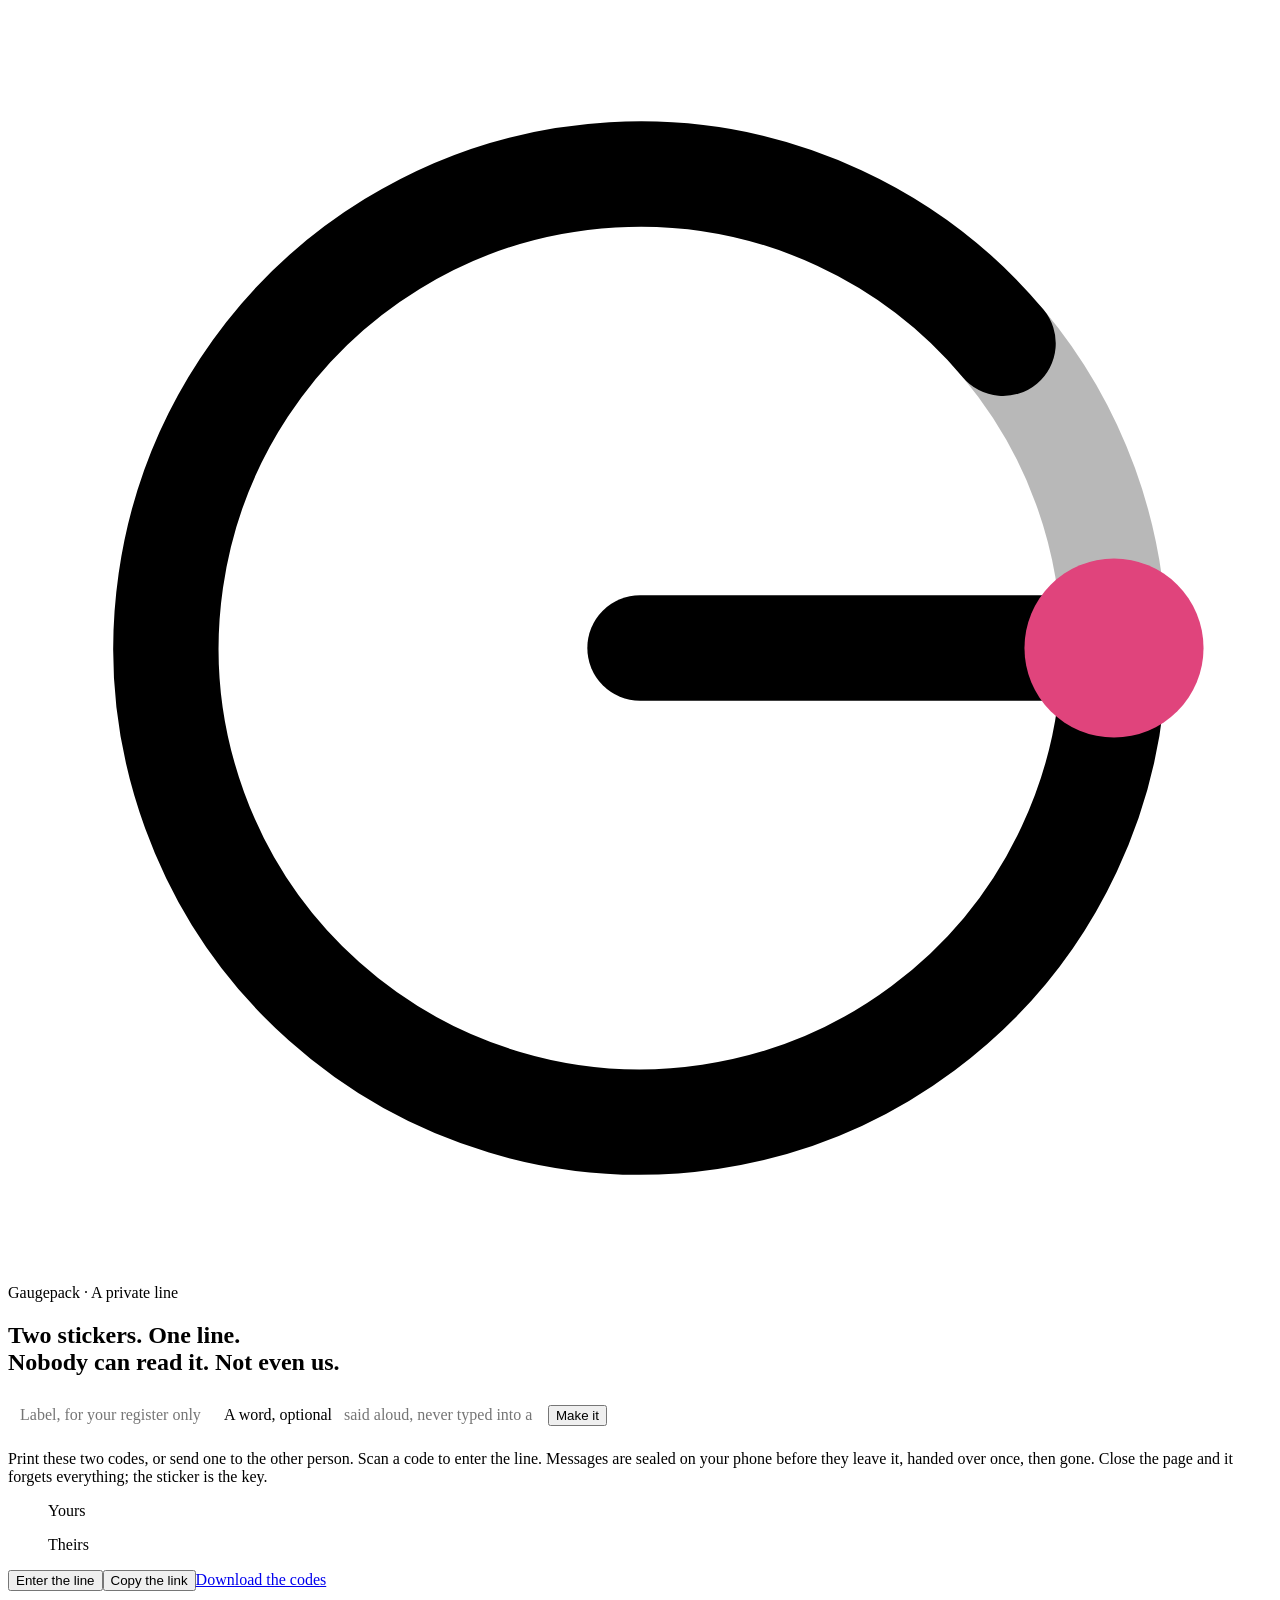
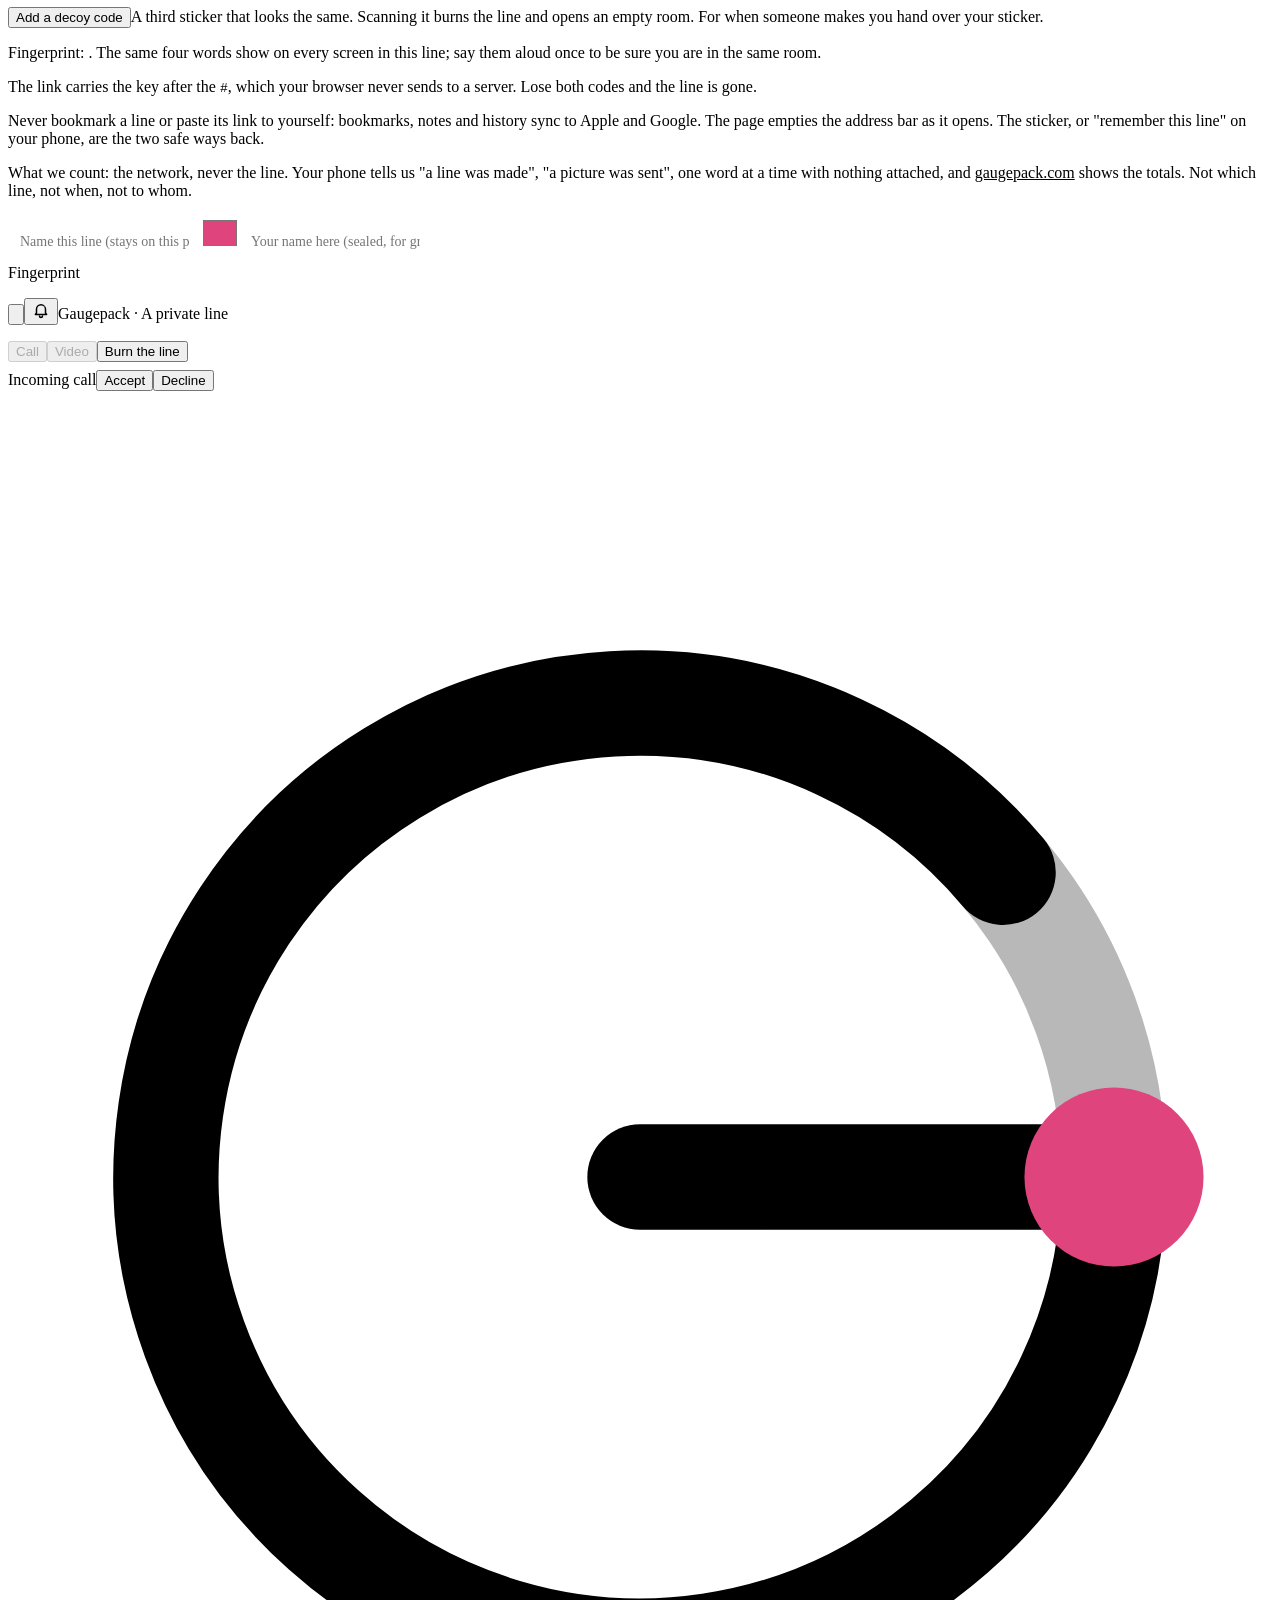
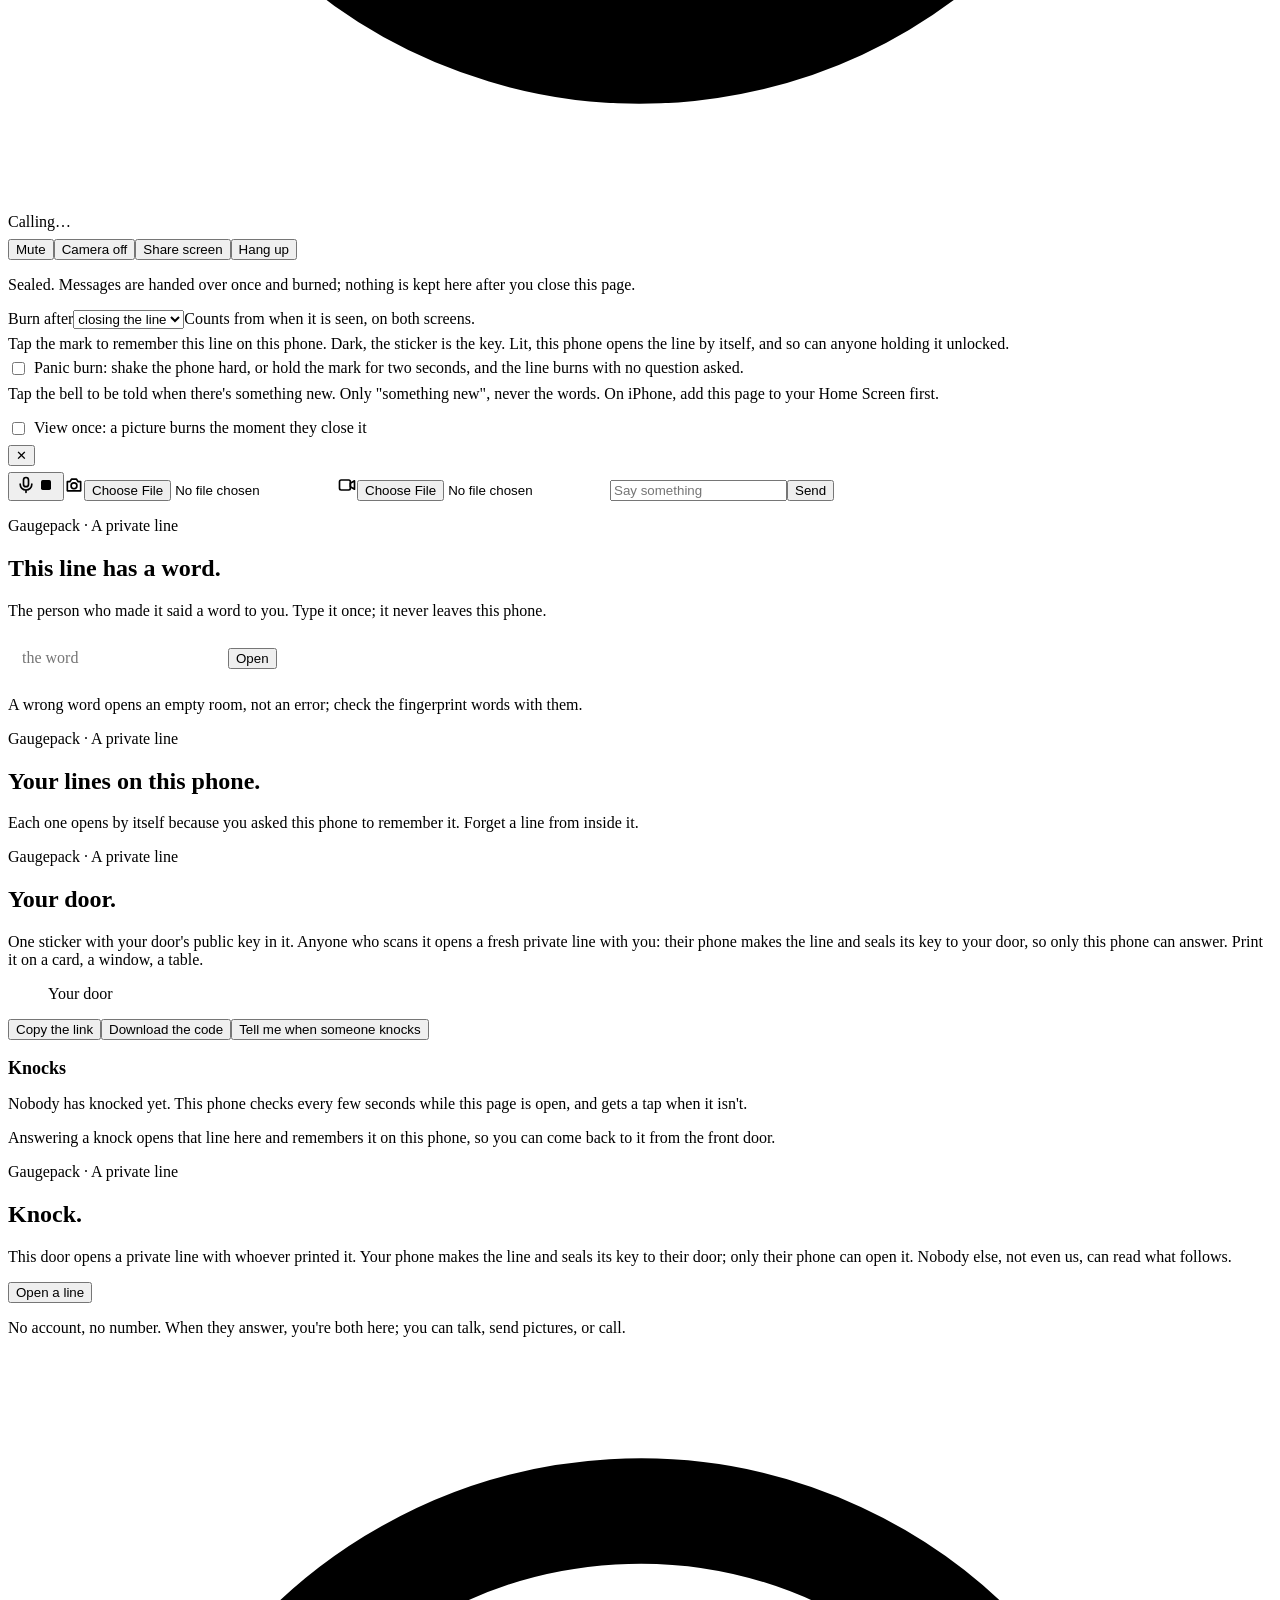
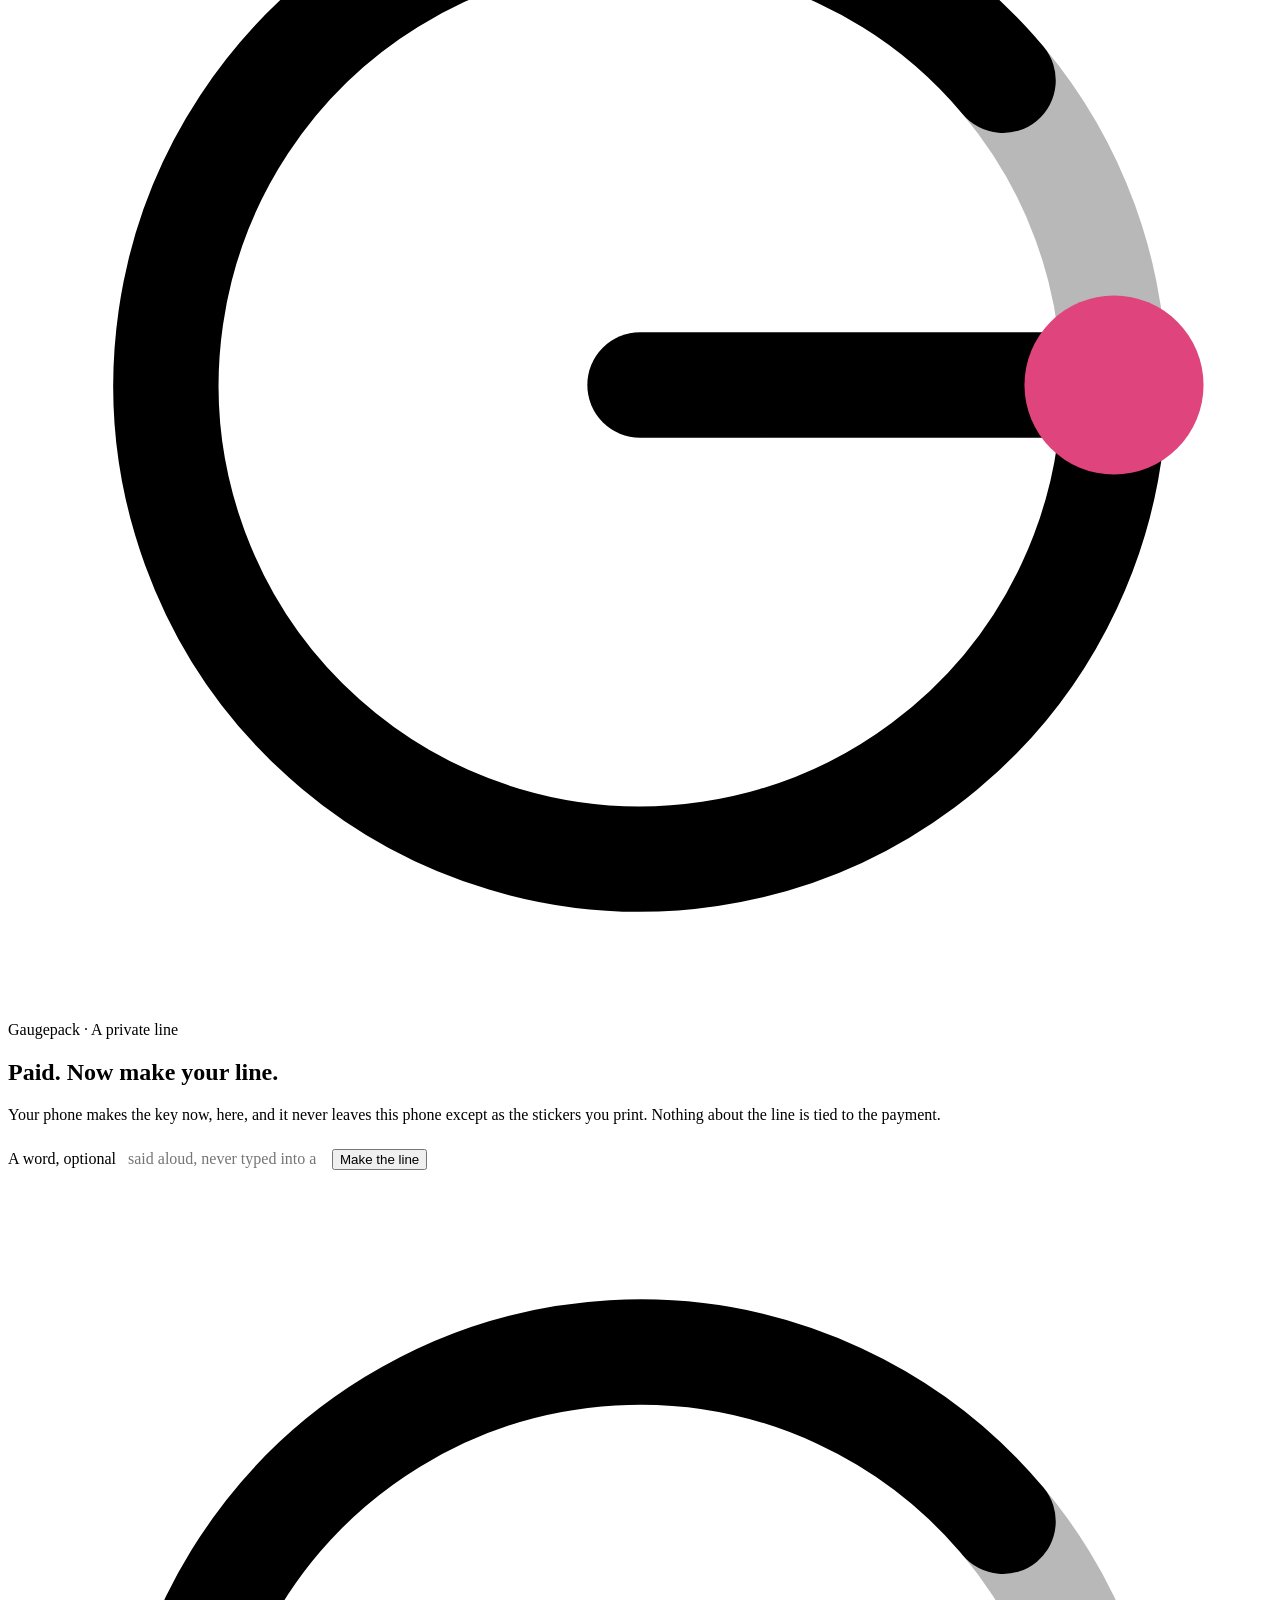
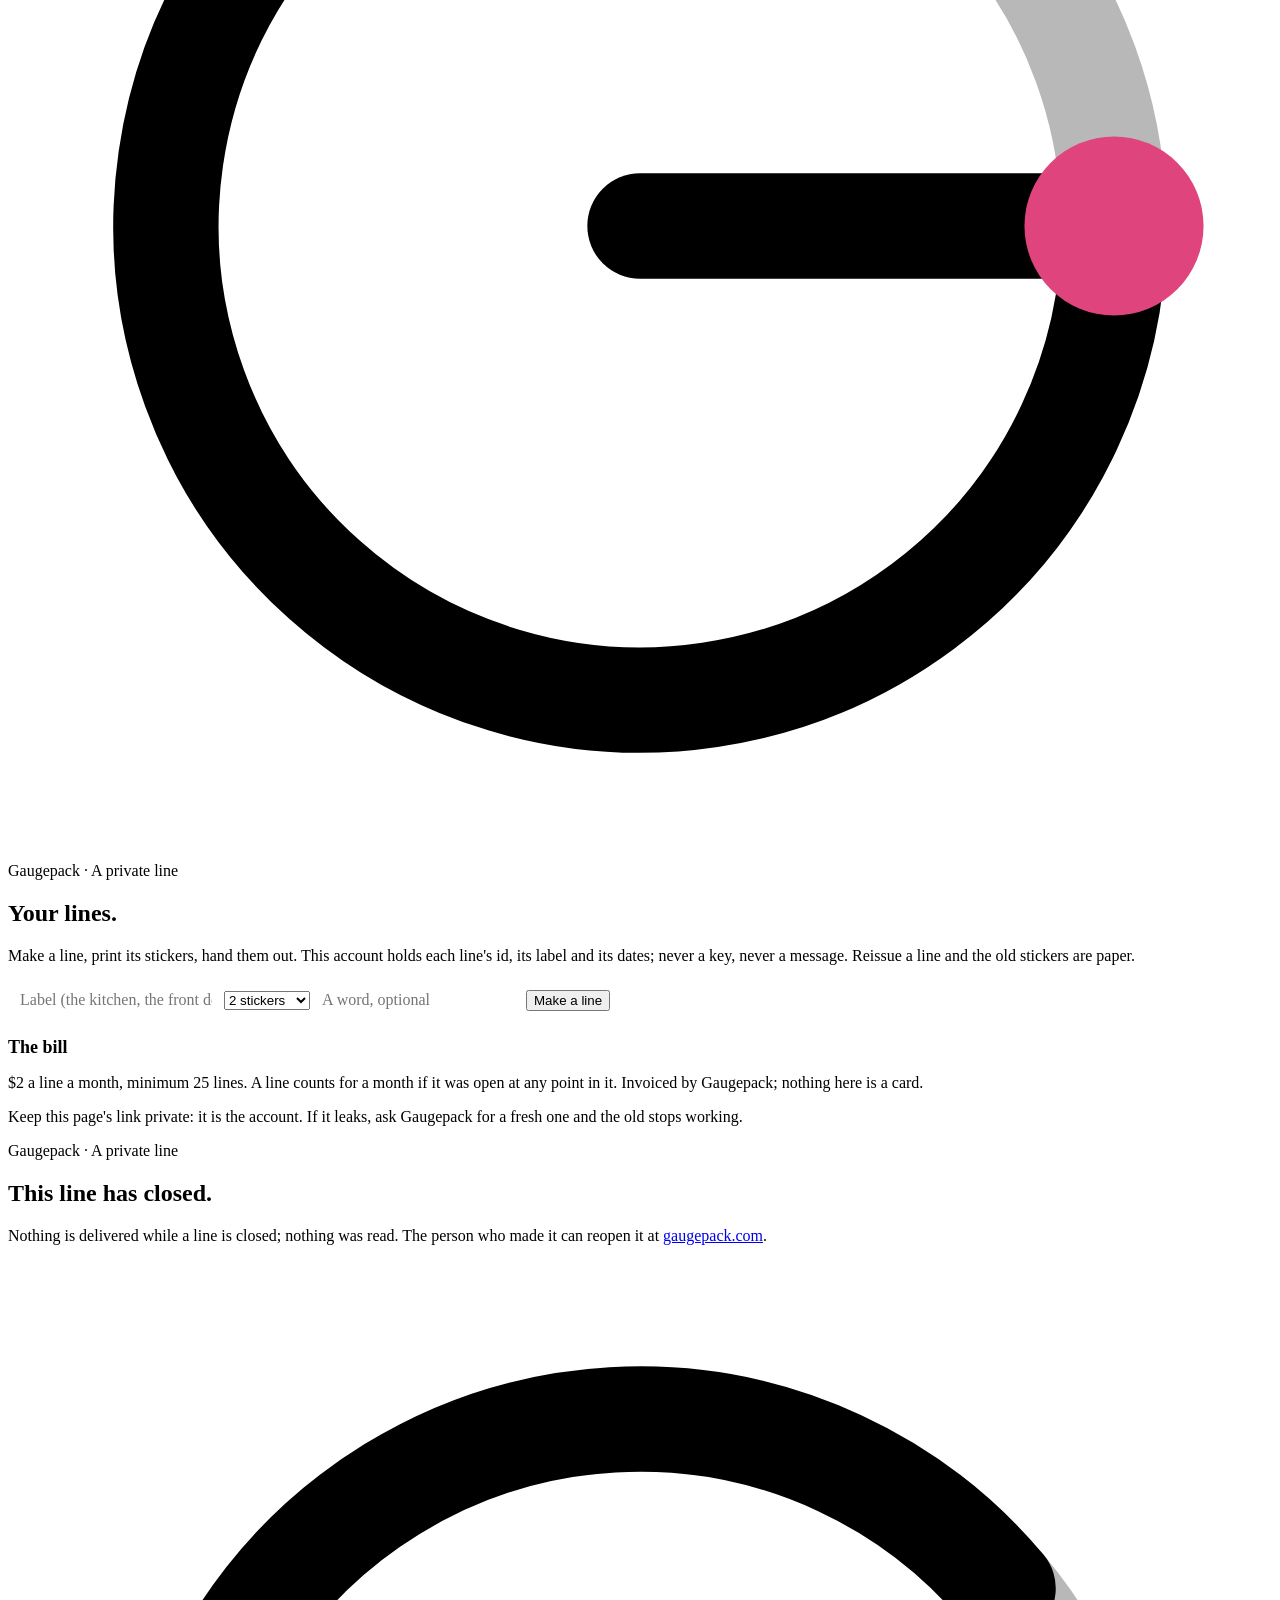
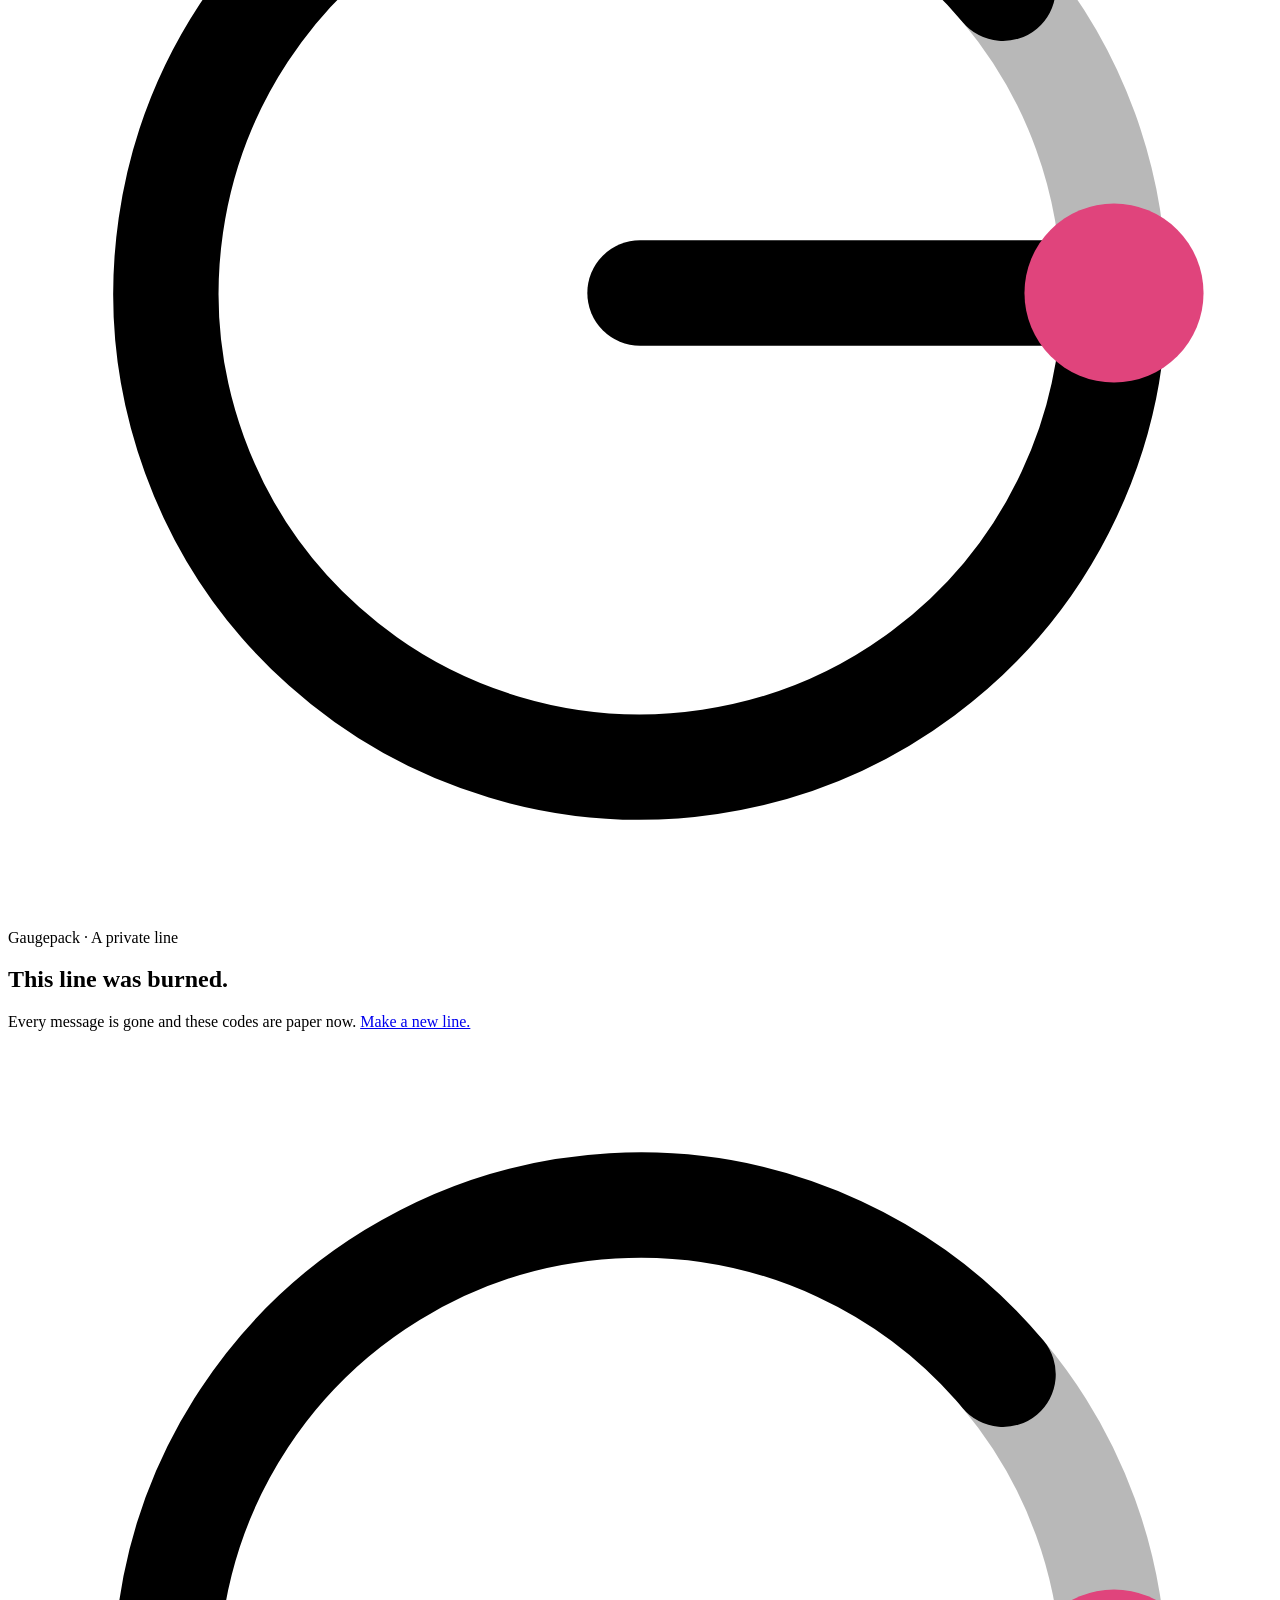
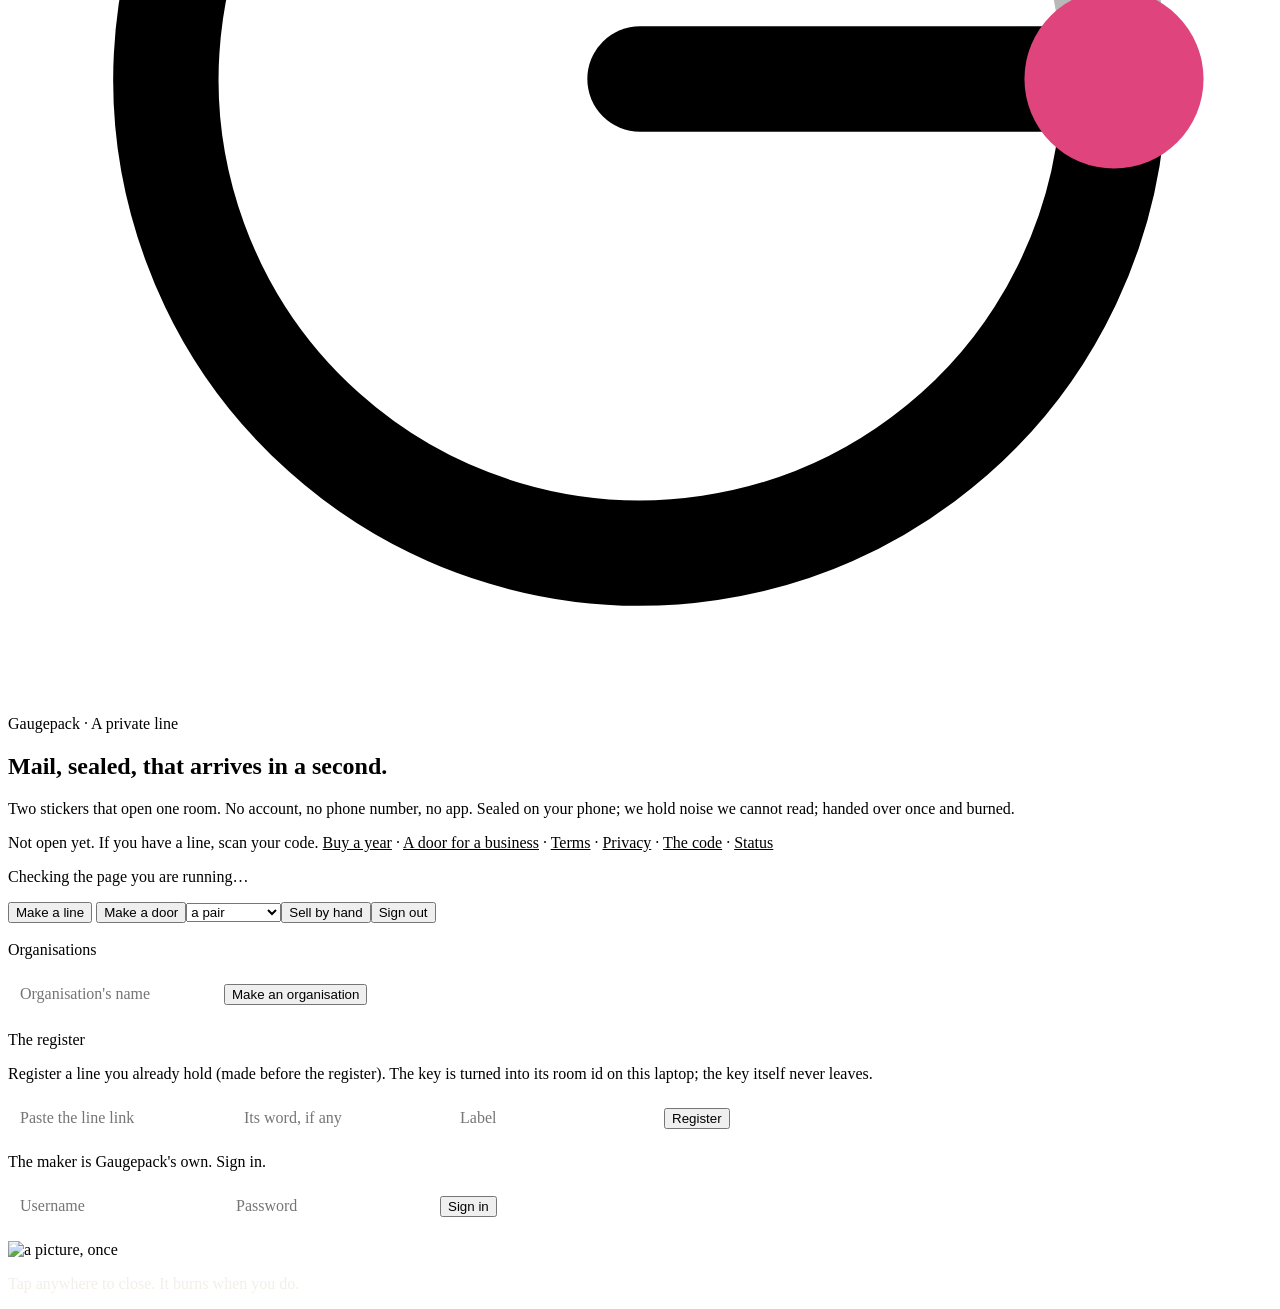
==== commit 1c2bdf2d: "The page, version ee4ff5574bf394a5" ====
--- a/page/index.html
+++ b/page/index.html
@@ -29,6 +29,7 @@
     <p class="hint" id="regnote"></p>
     <p class="hint">Fingerprint: <strong id="fp" style="color:var(--ink)"></strong>. The same four words show on every screen in this line; say them aloud once to be sure you are in the same room.</p>
     <p class="hint">The link carries the key after the <code>#</code>, which your browser never sends to a server. Lose both codes and the line is gone.</p>
+    <p class="hint">Never bookmark a line or paste its link to yourself: bookmarks, notes and history sync to Apple and Google. The page empties the address bar as it opens. The sticker, or "remember this line" on your phone, are the two safe ways back.</p>
     <p class="hint">What we count: the network, never the line. Your phone tells us "a line was made", "a picture was sent", one word at a time with nothing attached, and <a href="https://gaugepack.com" style="color:inherit">gaugepack.com</a> shows the totals. Not which line, not when, not to whom.</p>
   </section>
   <section id="room" class="hidden">
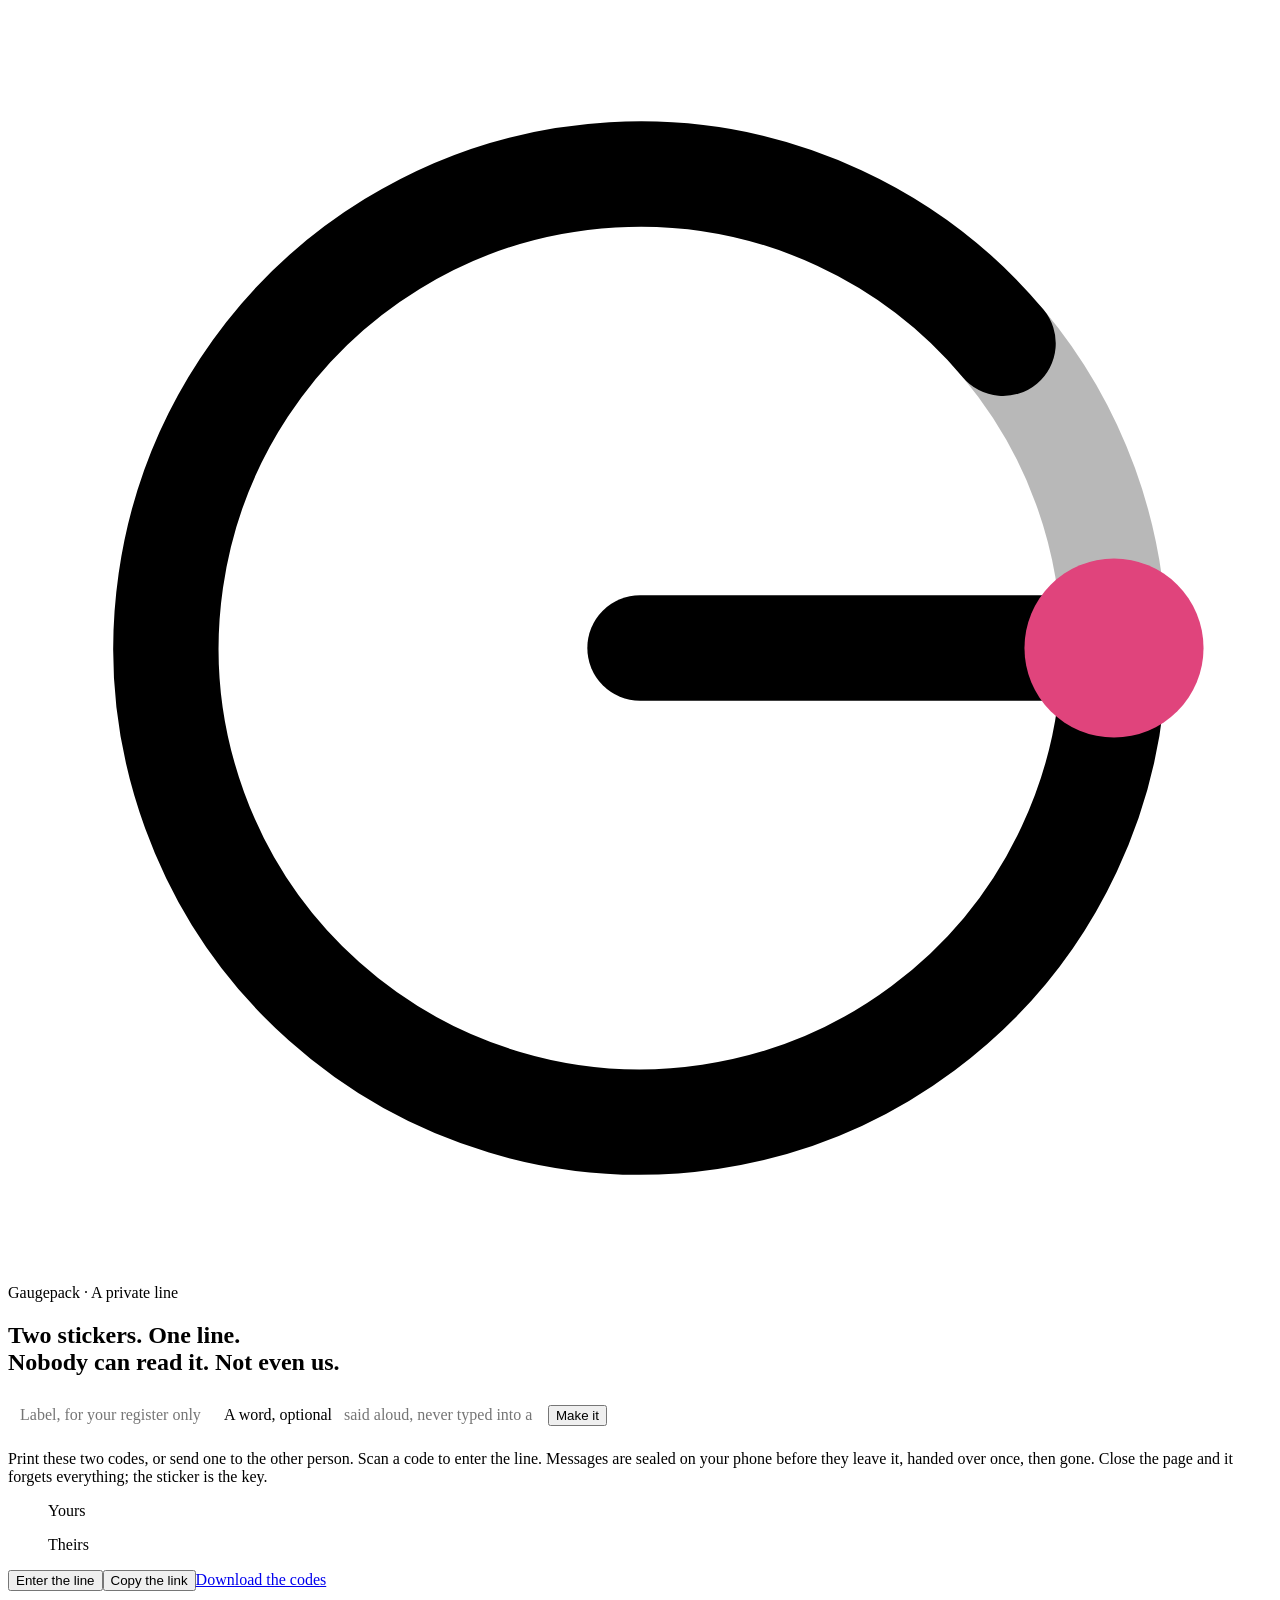
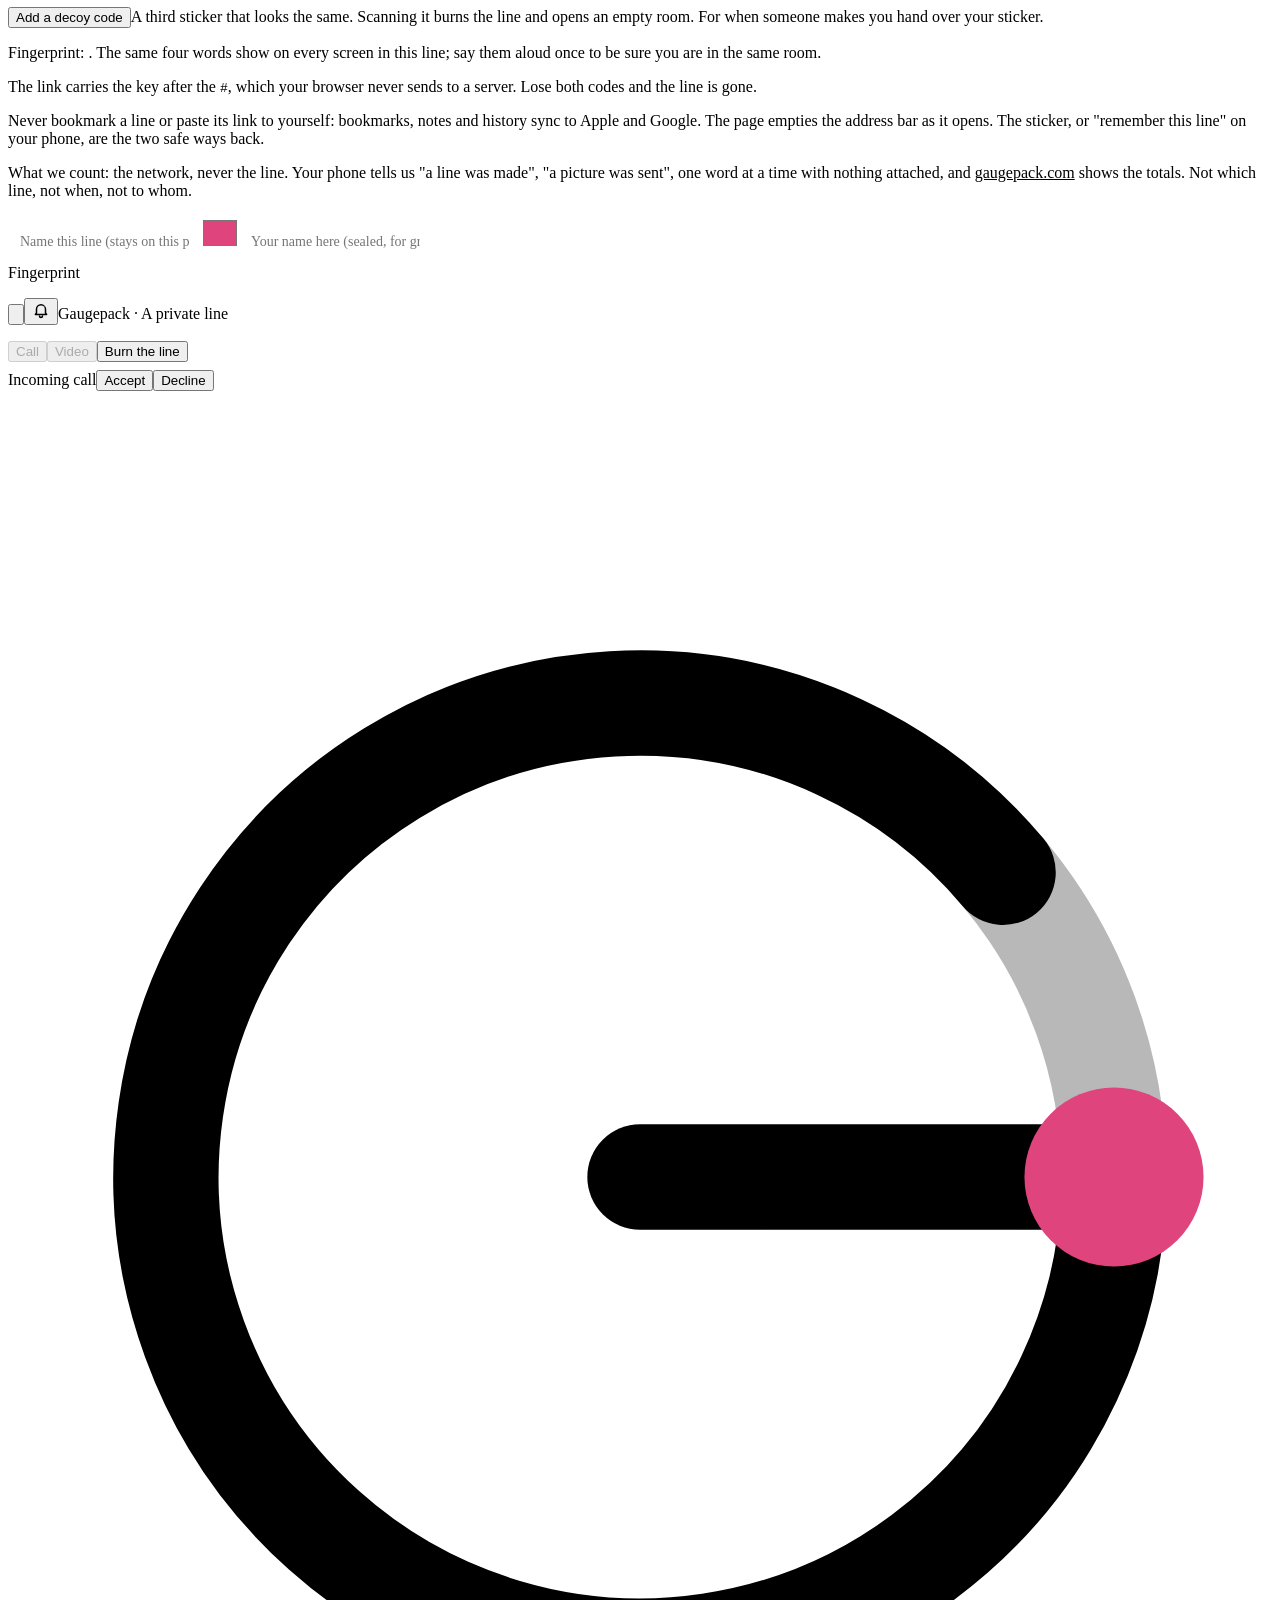
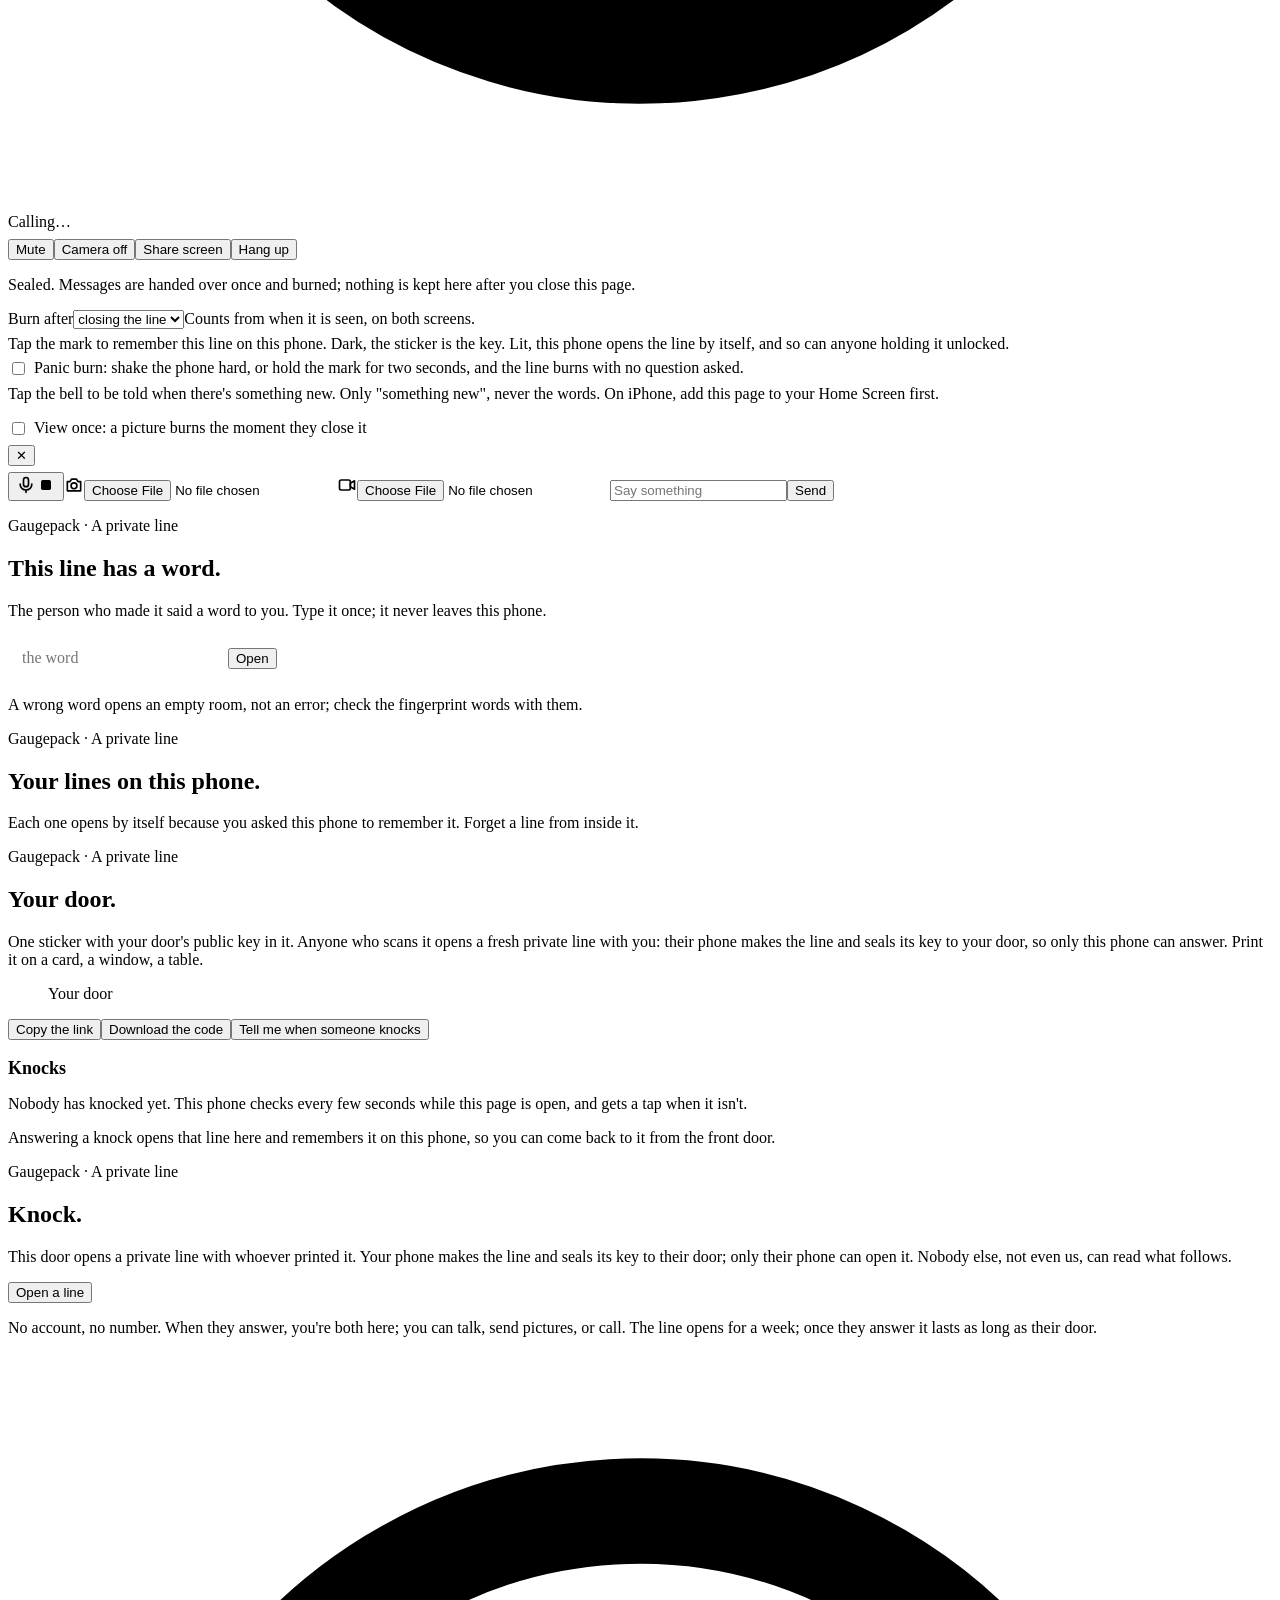
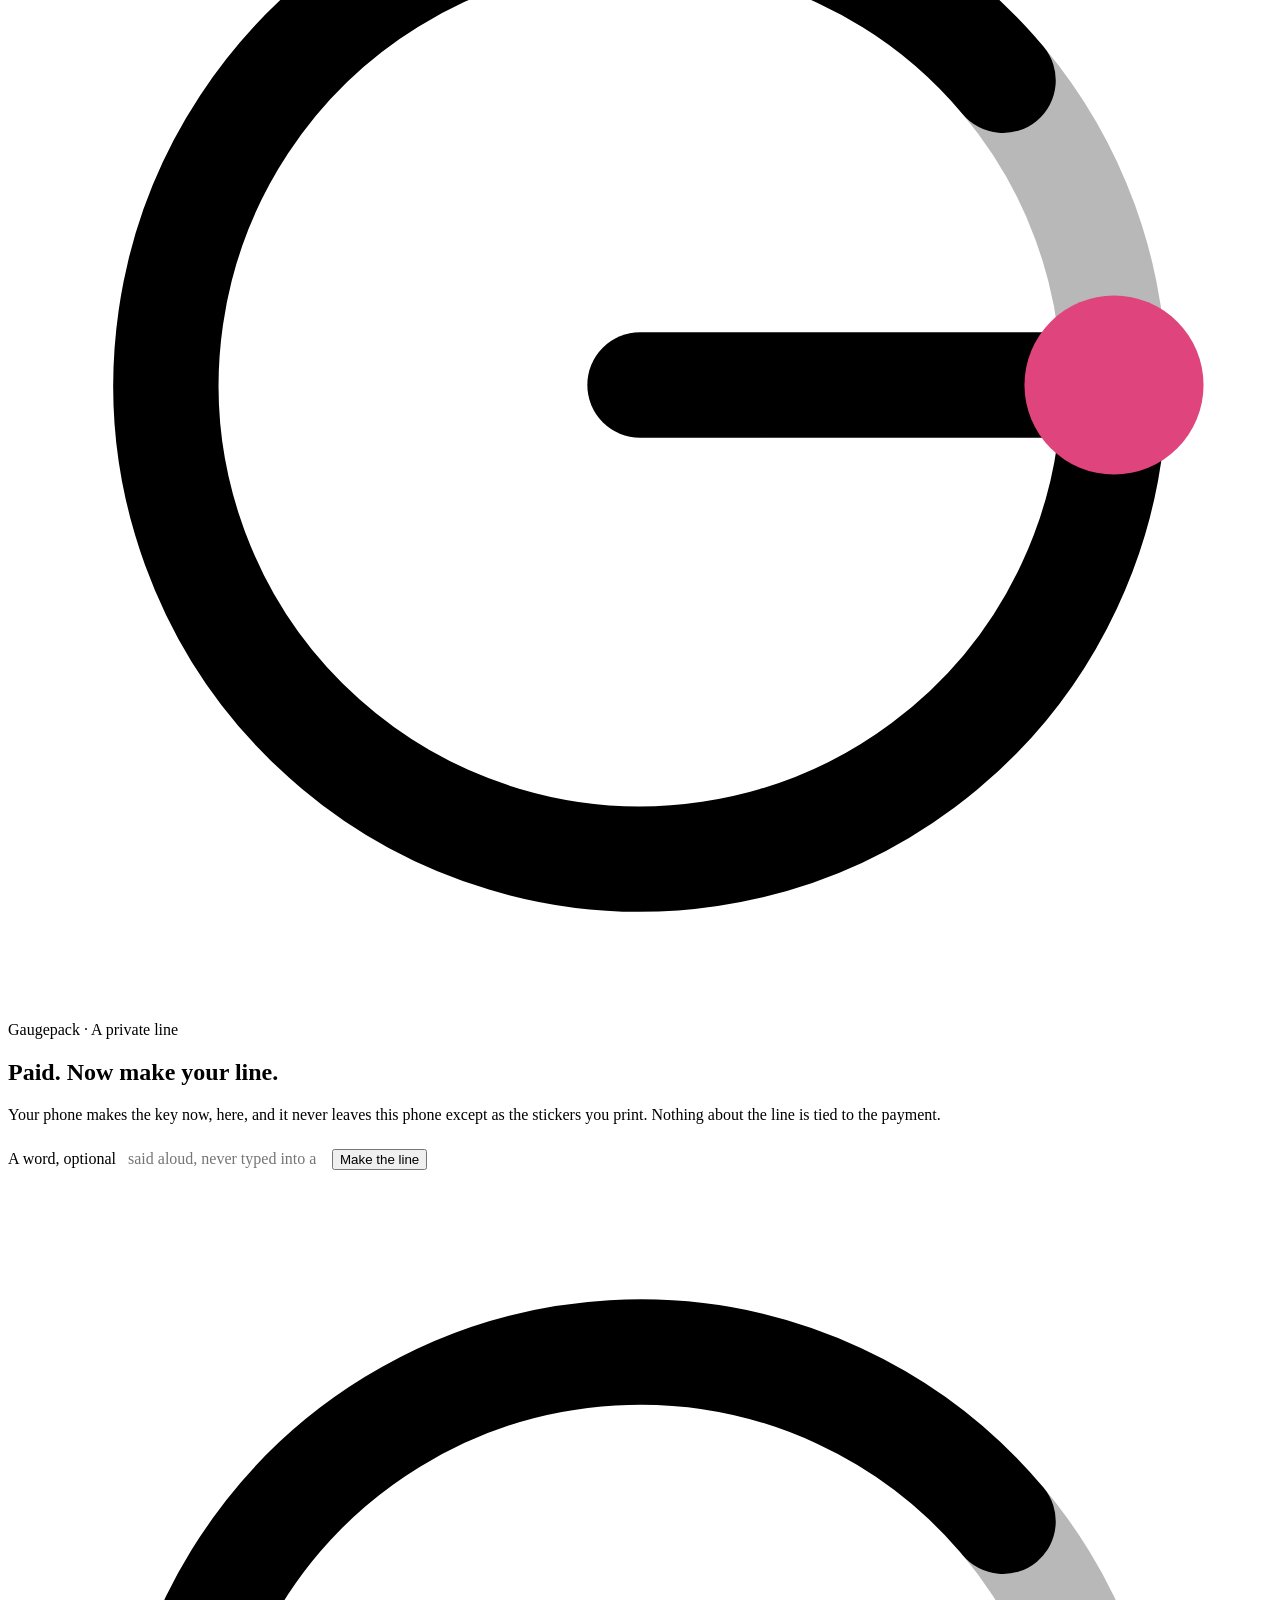
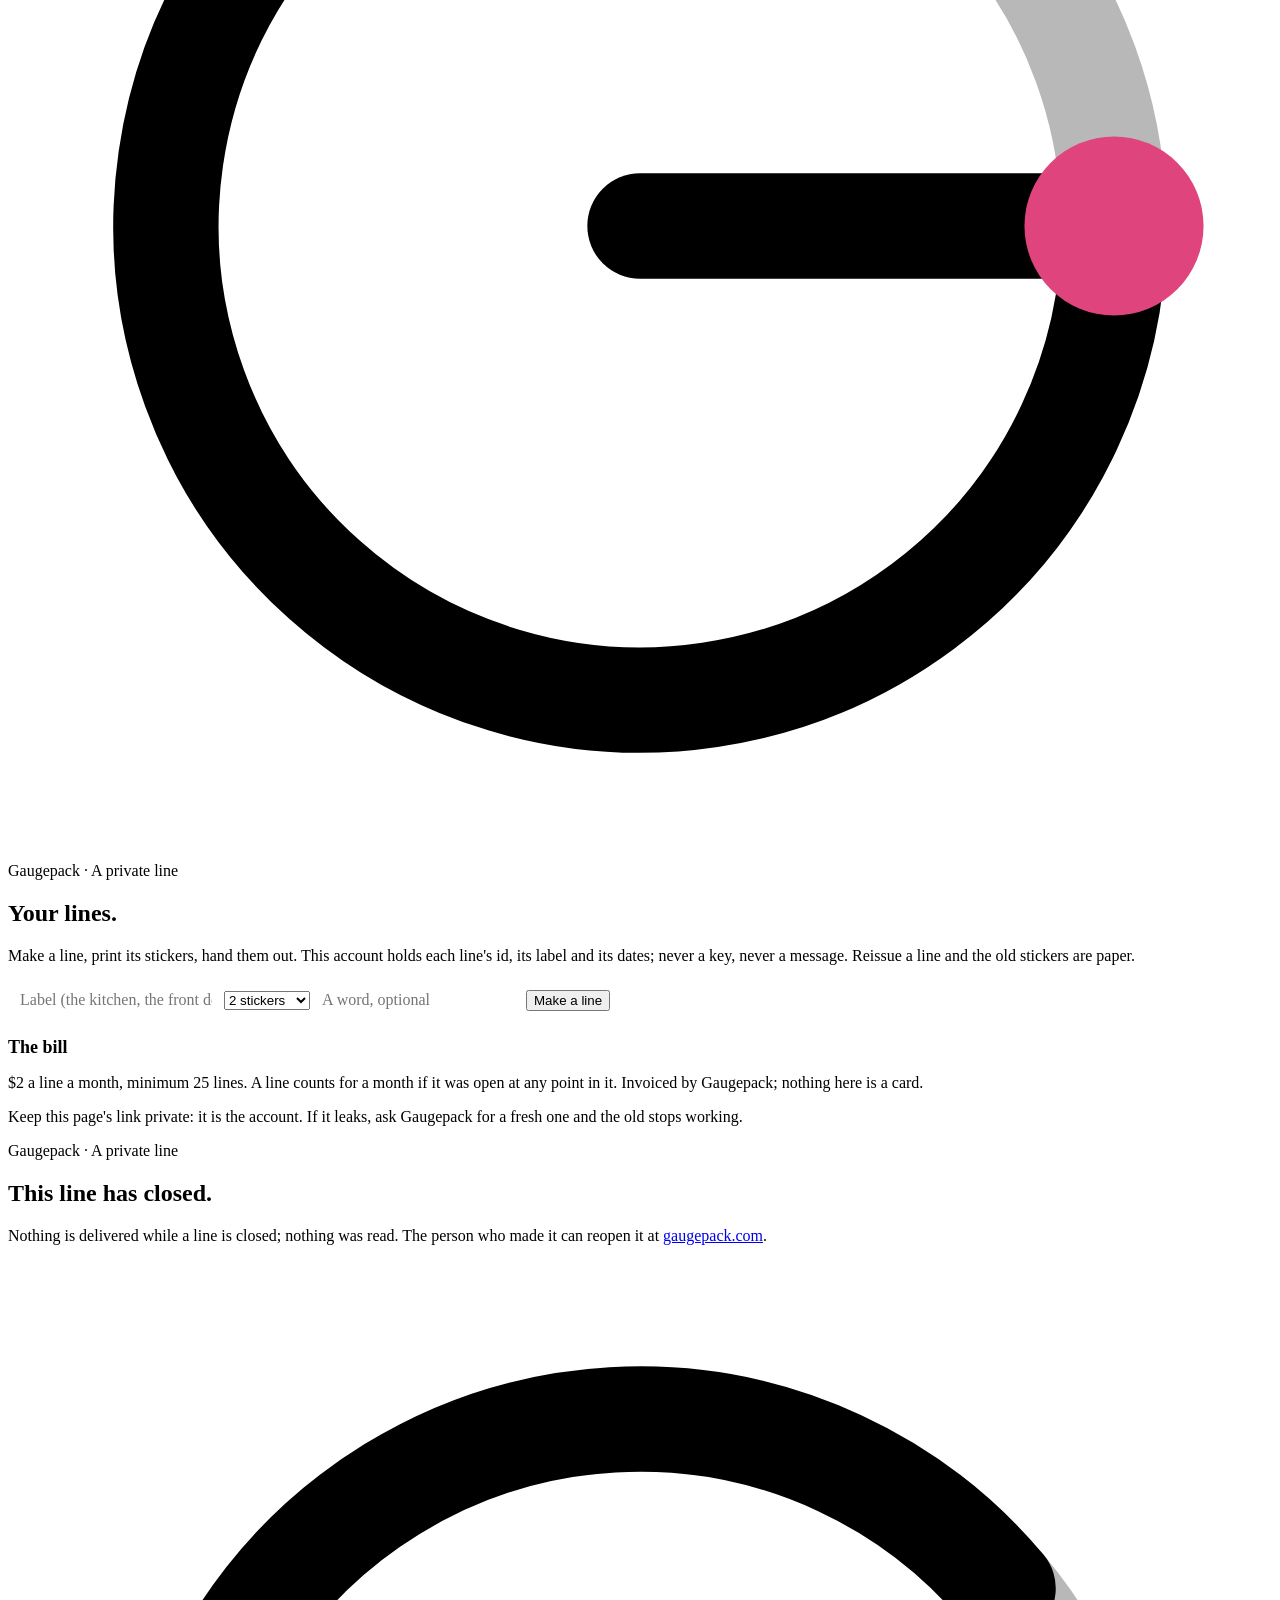
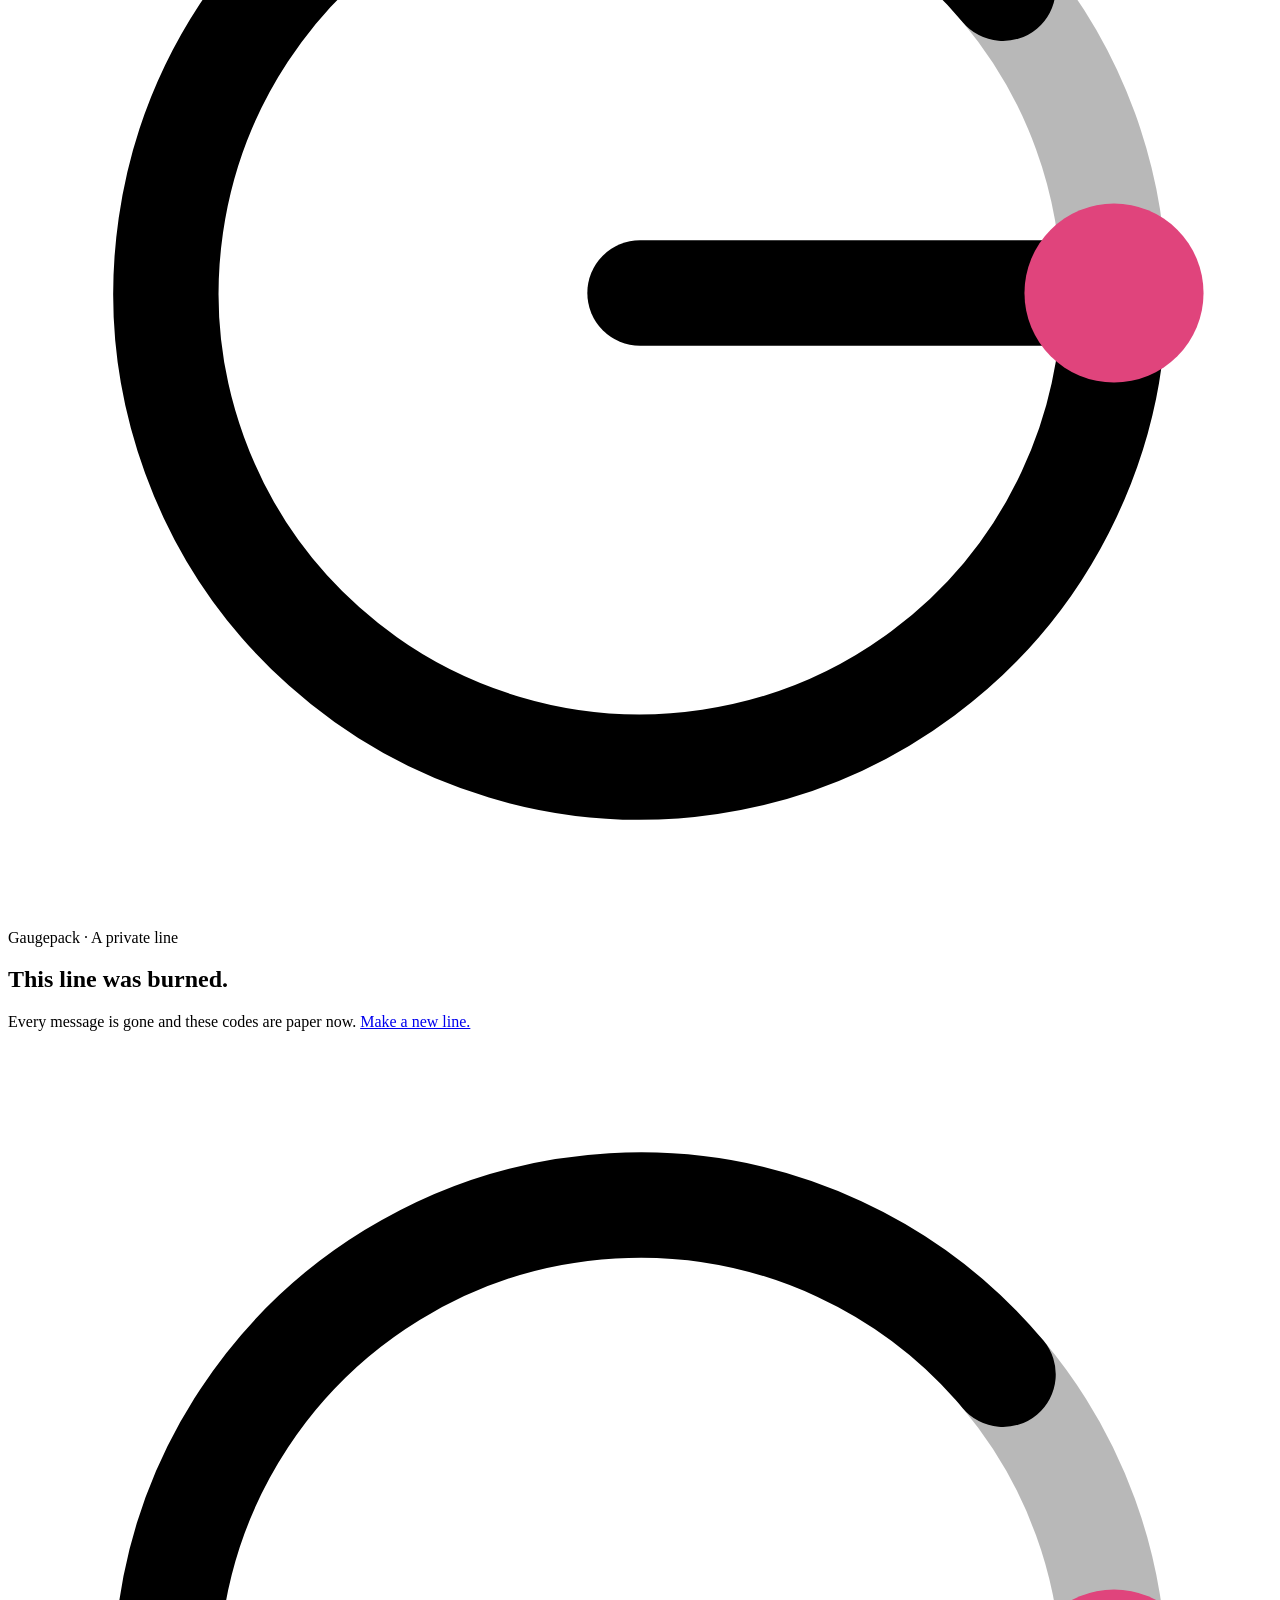
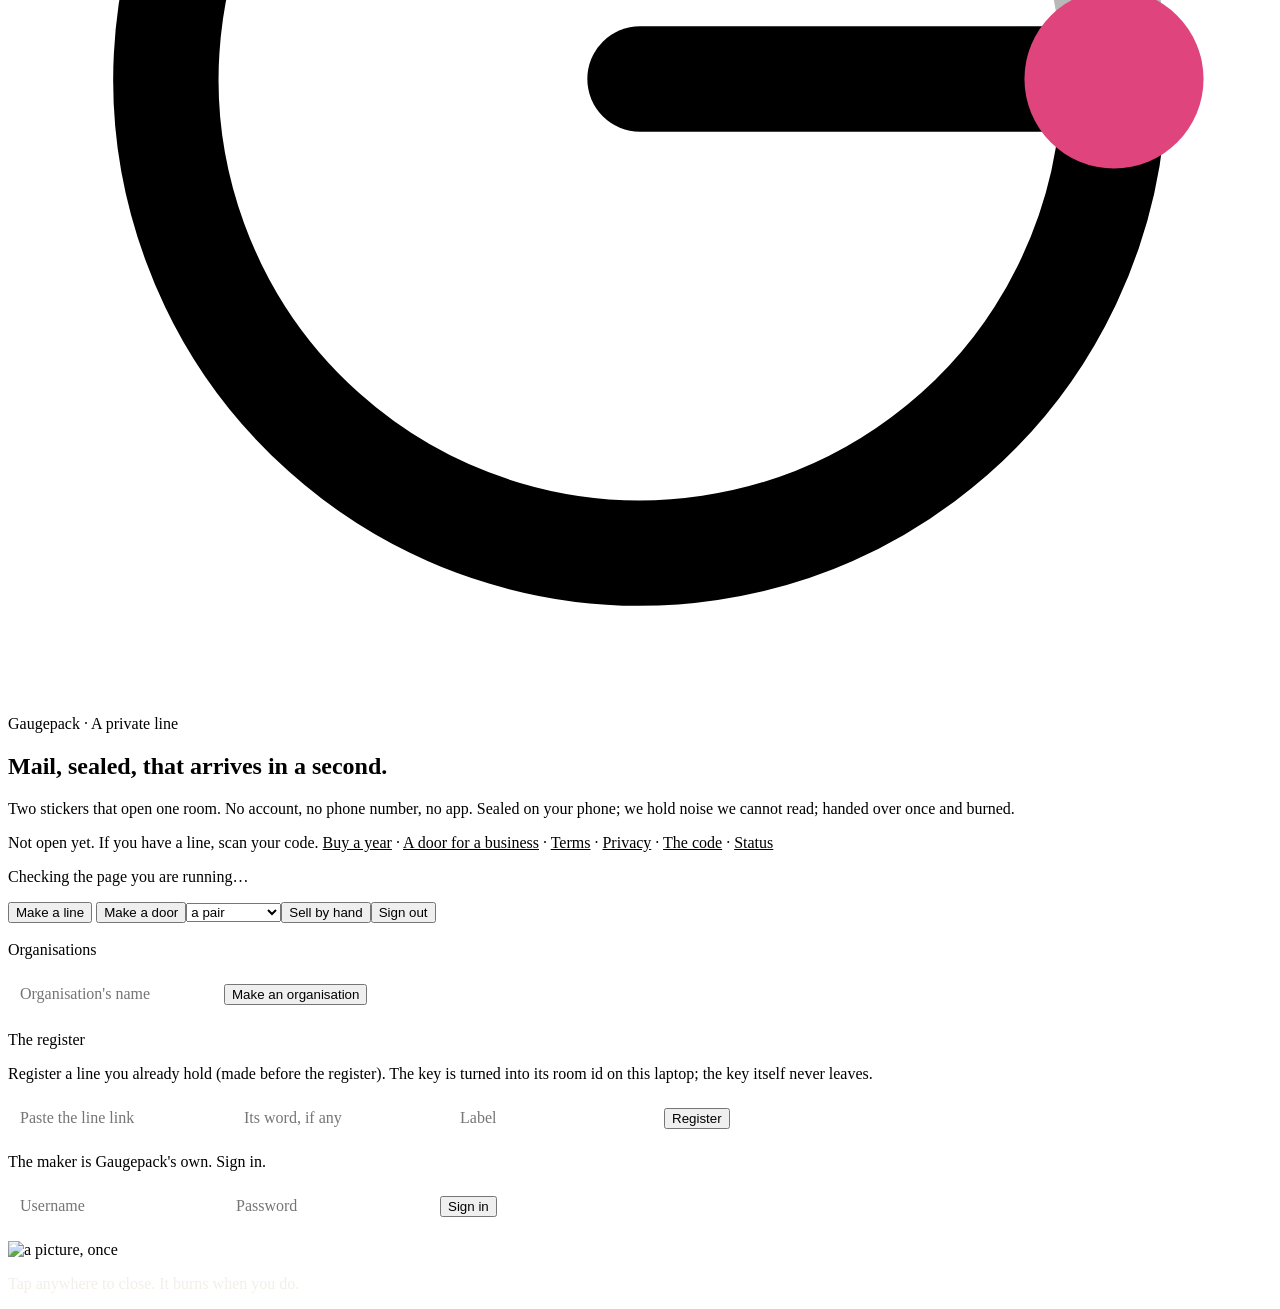
==== commit 75851911: "The page, version 4f28767a08b2c86c" ====
--- a/page/index.html
+++ b/page/index.html
@@ -68,7 +68,7 @@
     <div id="knocks"><p class="hint">Nobody has knocked yet. This phone checks every few seconds while this page is open, and gets a tap when it isn't.</p></div>
     <p class="hint">Answering a knock opens that line here and remembers it on this phone, so you can come back to it from the front door.</p>
   </section>
-  <section id="knock" class="hidden"><p class="eyebrow">Gaugepack · A private line</p><h1>Knock.</h1><p class="lead">This door opens a private line with whoever printed it. Your phone makes the line and seals its key to their door; only their phone can open it. Nobody else, not even us, can read what follows.</p><p class="row"><button class="btn" id="knockgo">Open a line</button></p><p class="hint" id="knocknote">No account, no number. When they answer, you're both here; you can talk, send pictures, or call.</p></section>
+  <section id="knock" class="hidden"><p class="eyebrow">Gaugepack · A private line</p><h1>Knock.</h1><p class="lead">This door opens a private line with whoever printed it. Your phone makes the line and seals its key to their door; only their phone can open it. Nobody else, not even us, can read what follows.</p><p class="row"><button class="btn" id="knockgo">Open a line</button></p><p class="hint" id="knocknote">No account, no number. When they answer, you're both here; you can talk, send pictures, or call. The line opens for a week; once they answer it lasts as long as their door.</p></section>
   <section id="claim" class="hidden"><p class="eyebrow"><svg class="gp-mark gp-live" viewBox="0 0 24 24" aria-hidden="true"><g fill="none" stroke="currentColor" stroke-width="2" stroke-linecap="round" stroke-linejoin="round"><path d="M21 12A9 9 0 0 0 18.894 6.215" stroke-opacity=".28"/><path class="gp-sweep" d="M18.894 6.215A9 9 0 1 0 21 12" pathLength="1"/><g class="gp-needle"><path d="M12 12L21 12"/><circle class="gp-dot" cx="21" cy="12" r="1.7" fill="#E0447C" stroke="none"/></g></g></svg>Gaugepack · A private line</p><h1 id="claimtitle">Paid. Now make your line.</h1><p class="lead" id="claimlead">Your phone makes the key now, here, and it never leaves this phone except as the stickers you print. Nothing about the line is tied to the payment.</p><p class="row" id="claimrow" style="align-items:center"><label class="hint" style="margin:0" for="clword">A word, optional</label><input id="clword" maxlength="40" placeholder="said aloud, never typed into a text" autocomplete="off" style="flex:1;min-width:180px;font:inherit;padding:10px 12px;border-radius:999px;border:1px solid var(--line);background:transparent;color:var(--ink)"><button type="button" class="btn" id="claimgo">Make the line</button></p><p class="hint" id="claimnote"></p></section>
   <section id="org" class="hidden"><p class="eyebrow"><svg class="gp-mark gp-live" viewBox="0 0 24 24" aria-hidden="true"><g fill="none" stroke="currentColor" stroke-width="2" stroke-linecap="round" stroke-linejoin="round"><path d="M21 12A9 9 0 0 0 18.894 6.215" stroke-opacity=".28"/><path class="gp-sweep" d="M18.894 6.215A9 9 0 1 0 21 12" pathLength="1"/><g class="gp-needle"><path d="M12 12L21 12"/><circle class="gp-dot" cx="21" cy="12" r="1.7" fill="#E0447C" stroke="none"/></g></g></svg>Gaugepack · A private line</p><h1 id="orgname">Your lines.</h1><p class="lead" id="orglead">Make a line, print its stickers, hand them out. This account holds each line's id, its label and its dates; never a key, never a message. Reissue a line and the old stickers are paper.</p>
     <p class="hint" id="orgstate"></p>
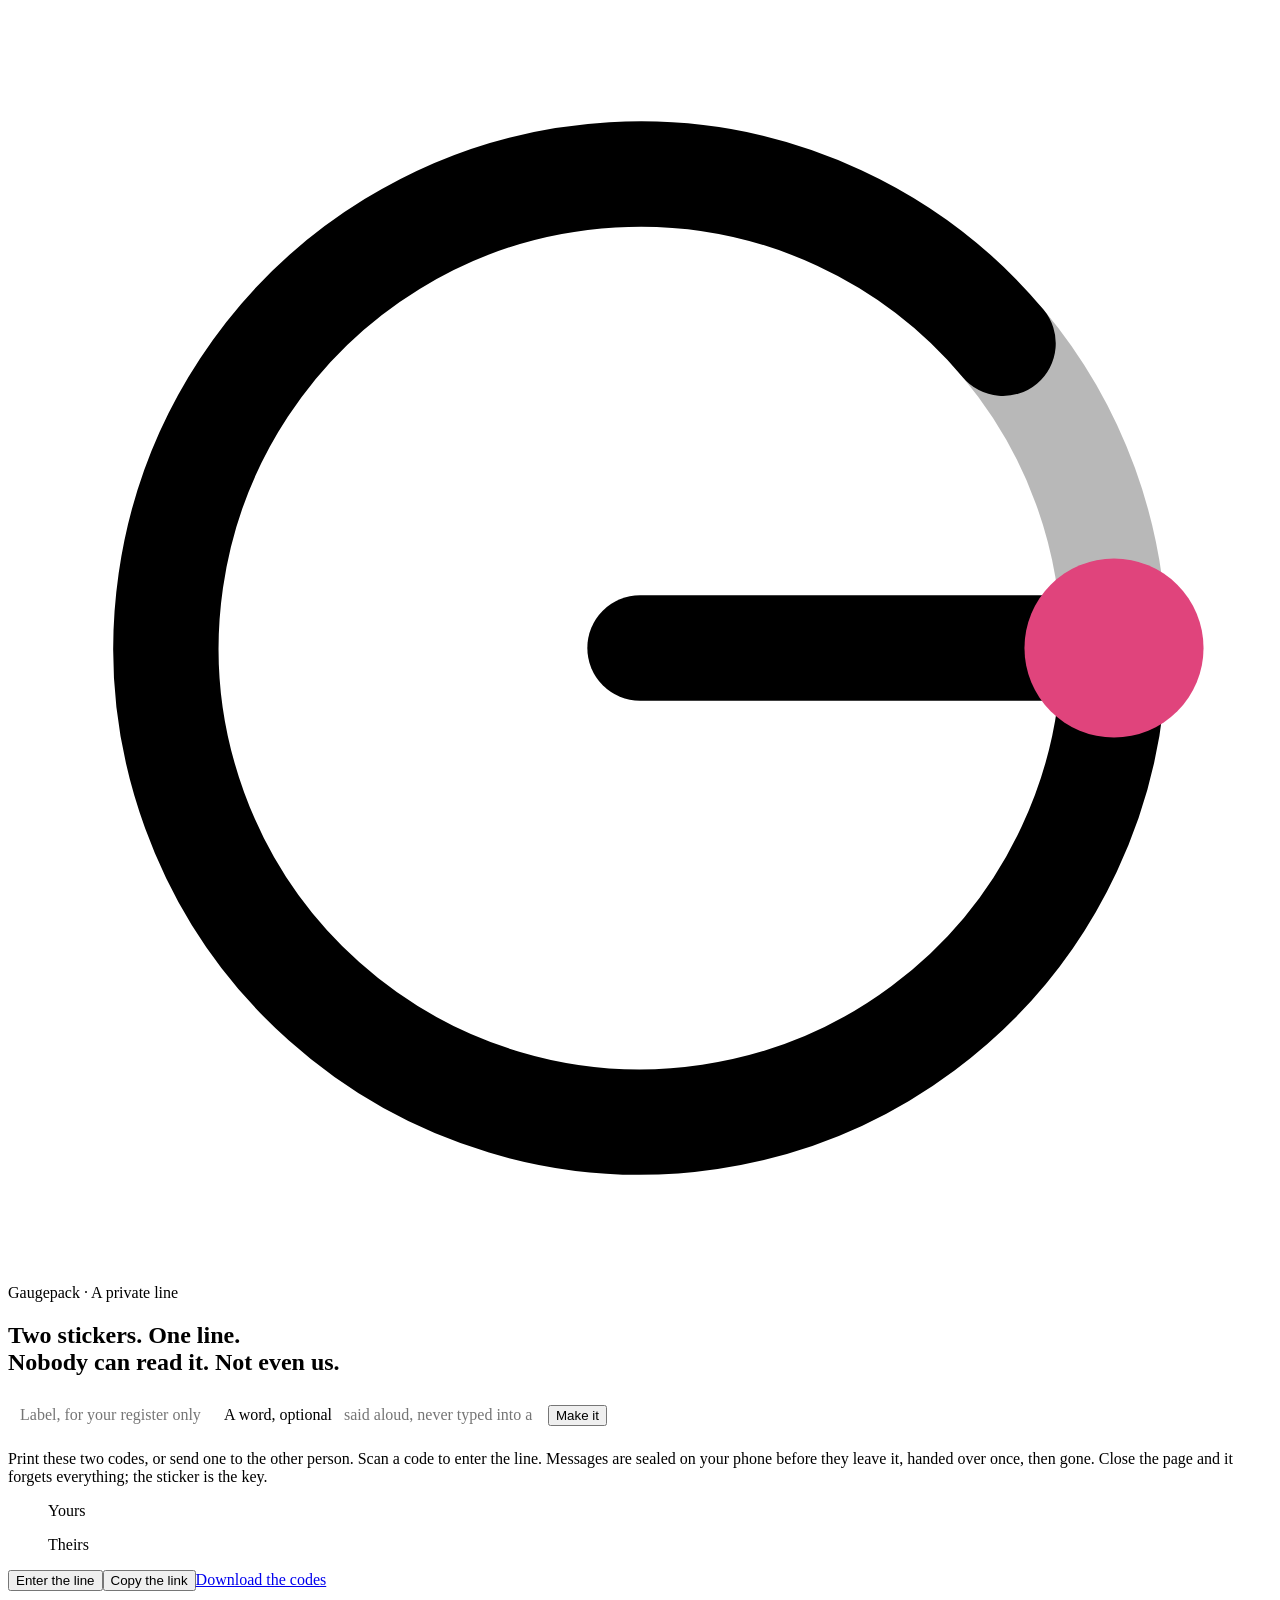
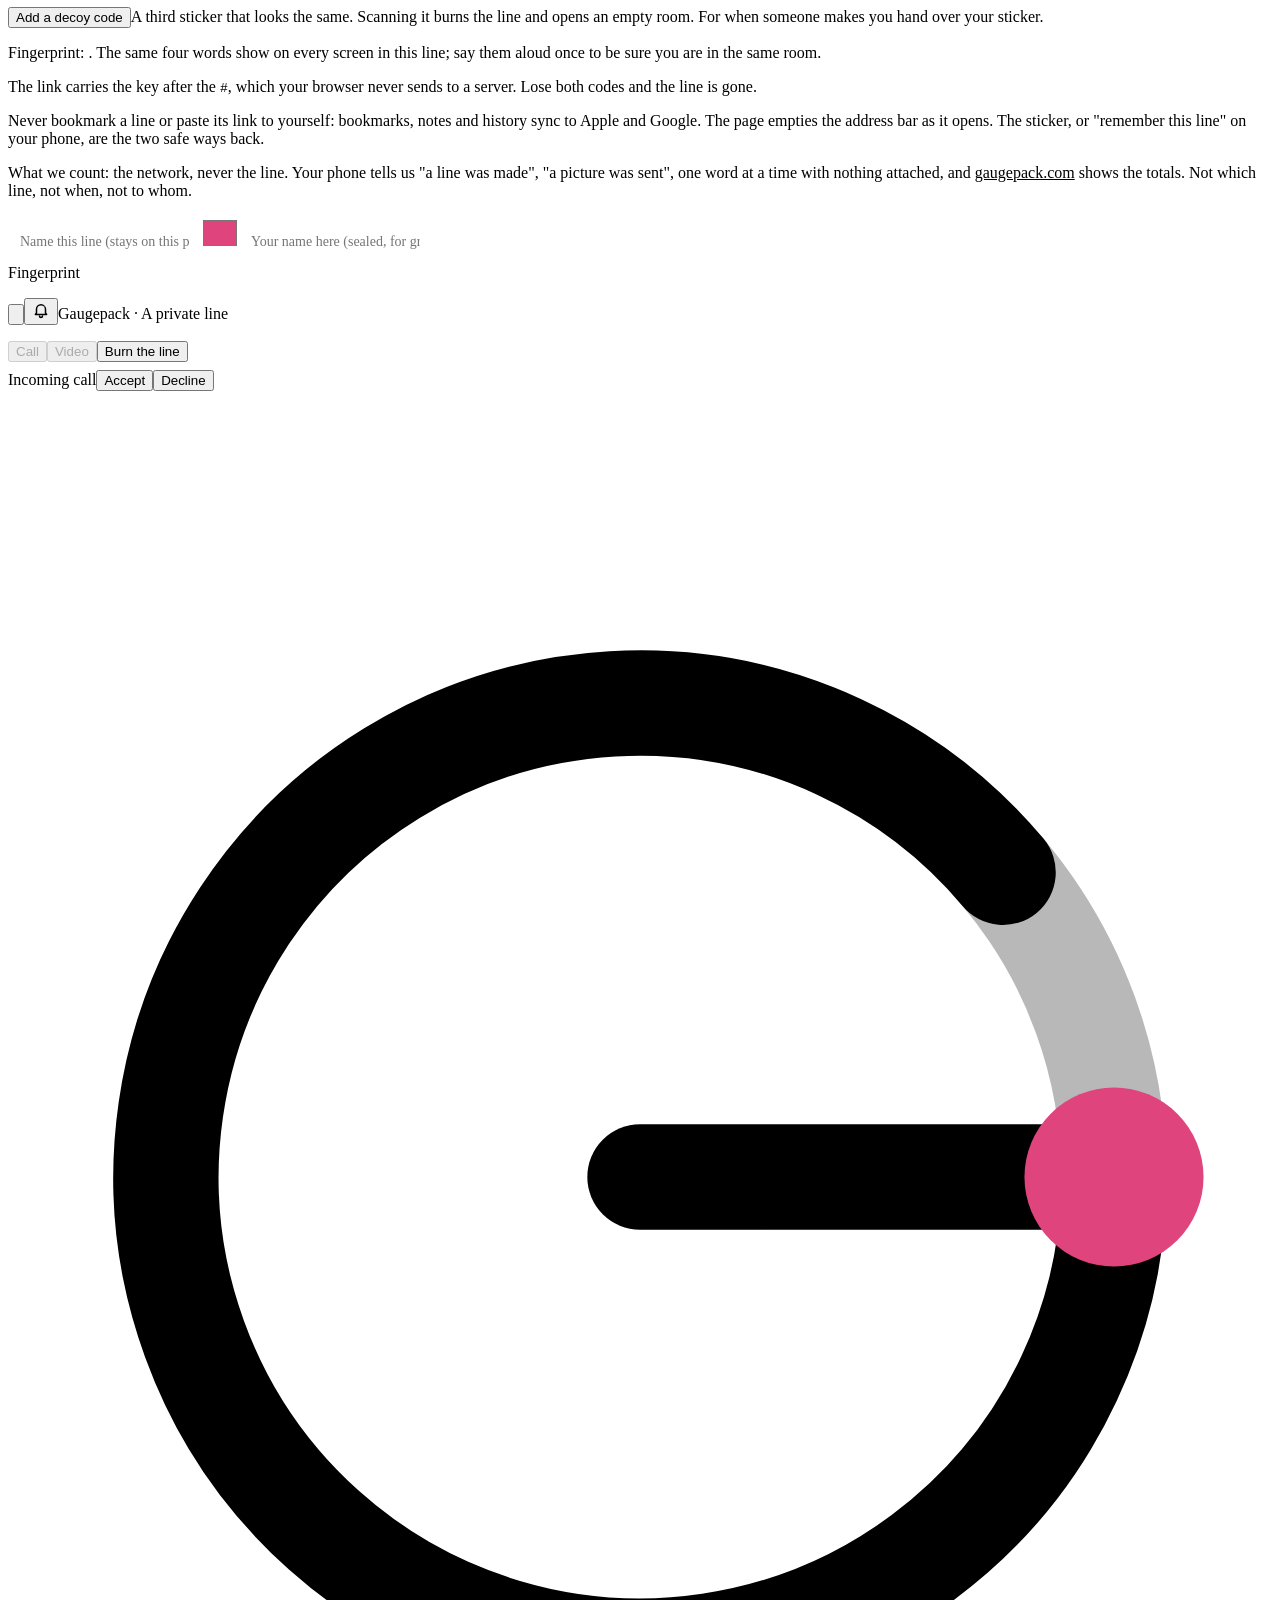
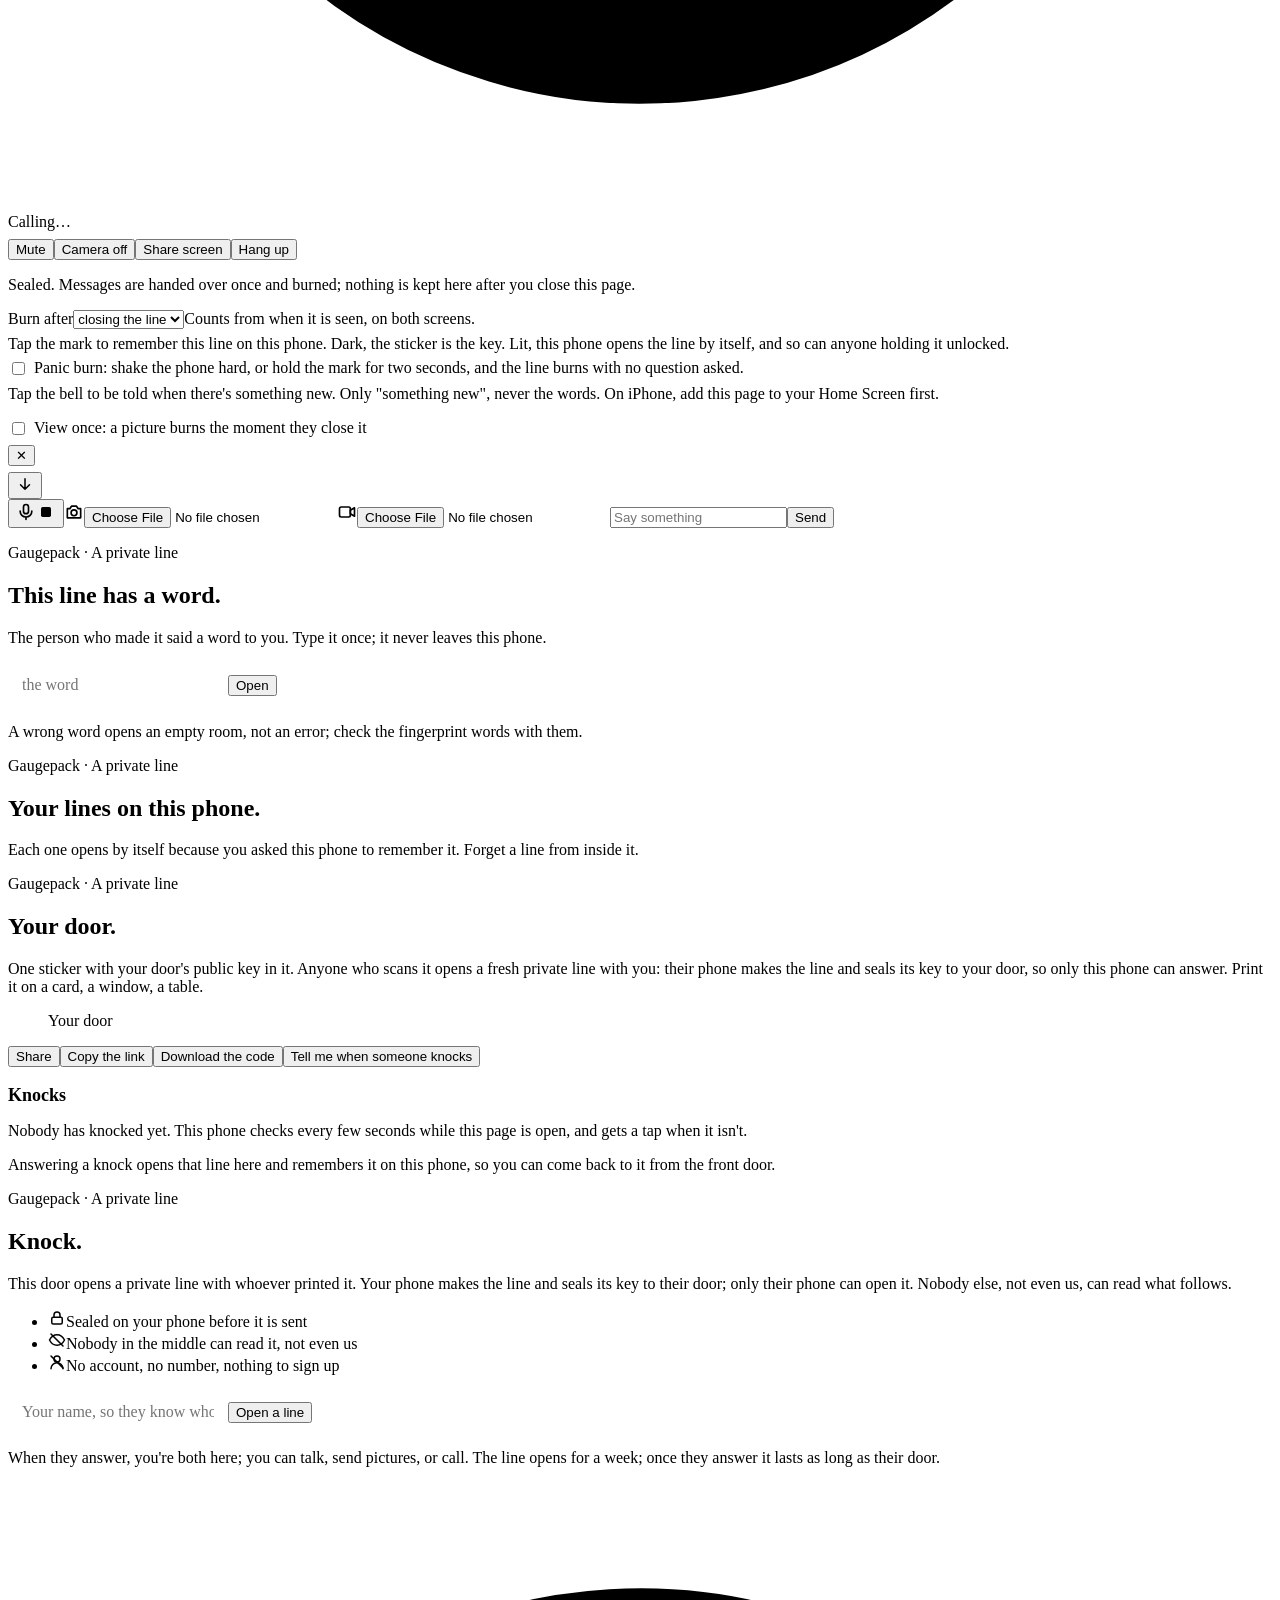
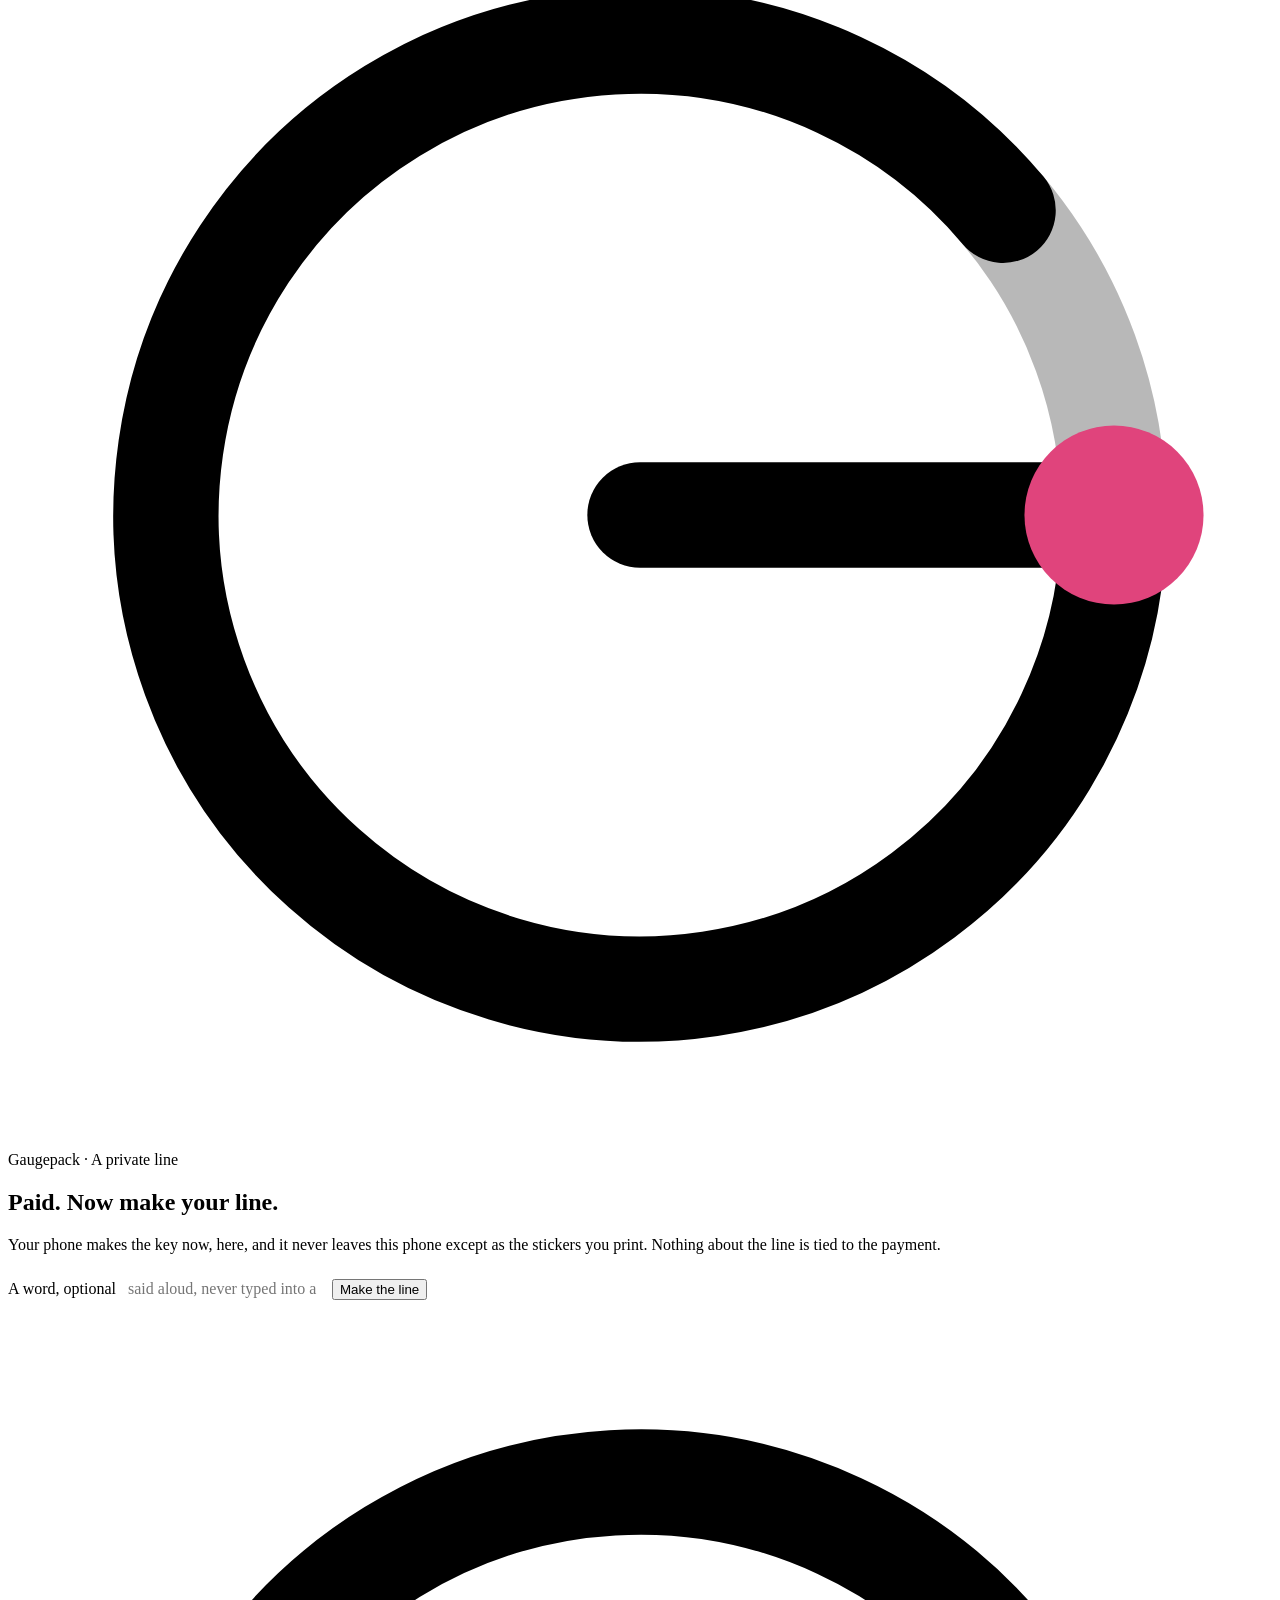
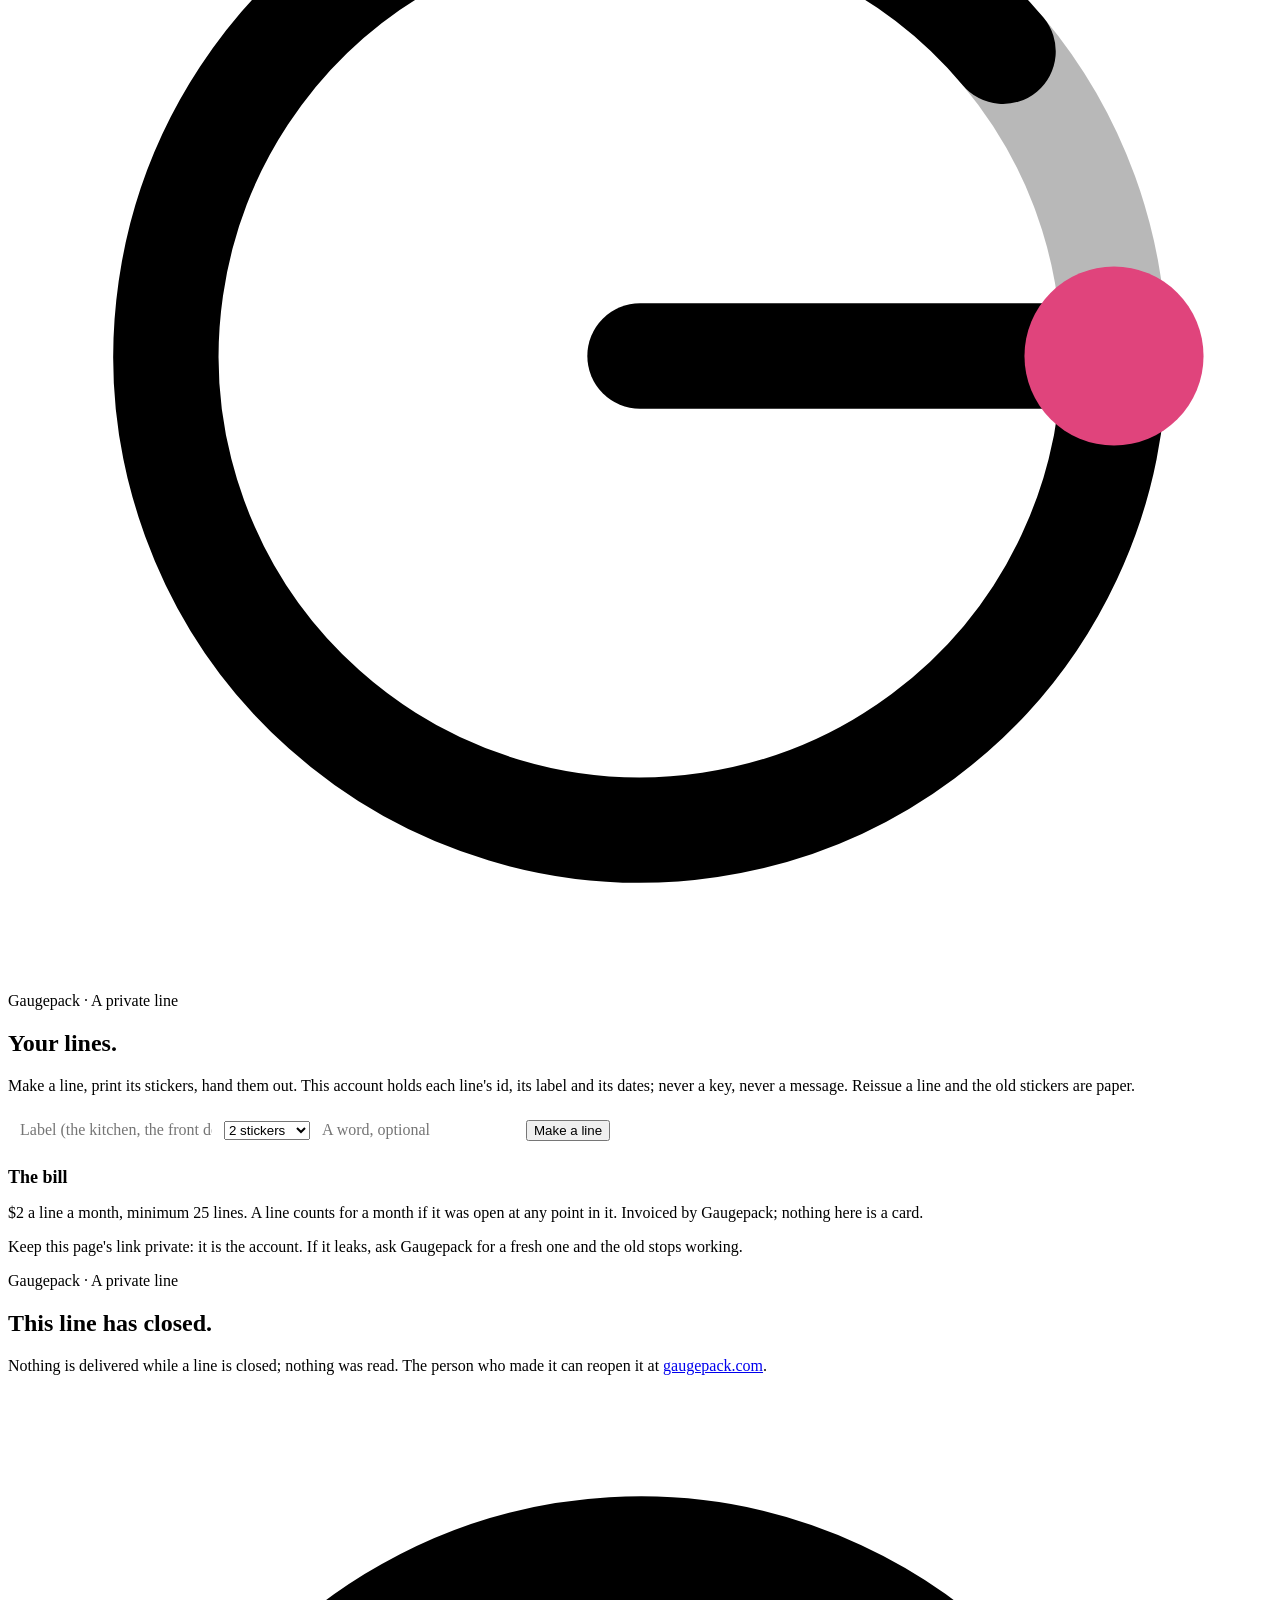
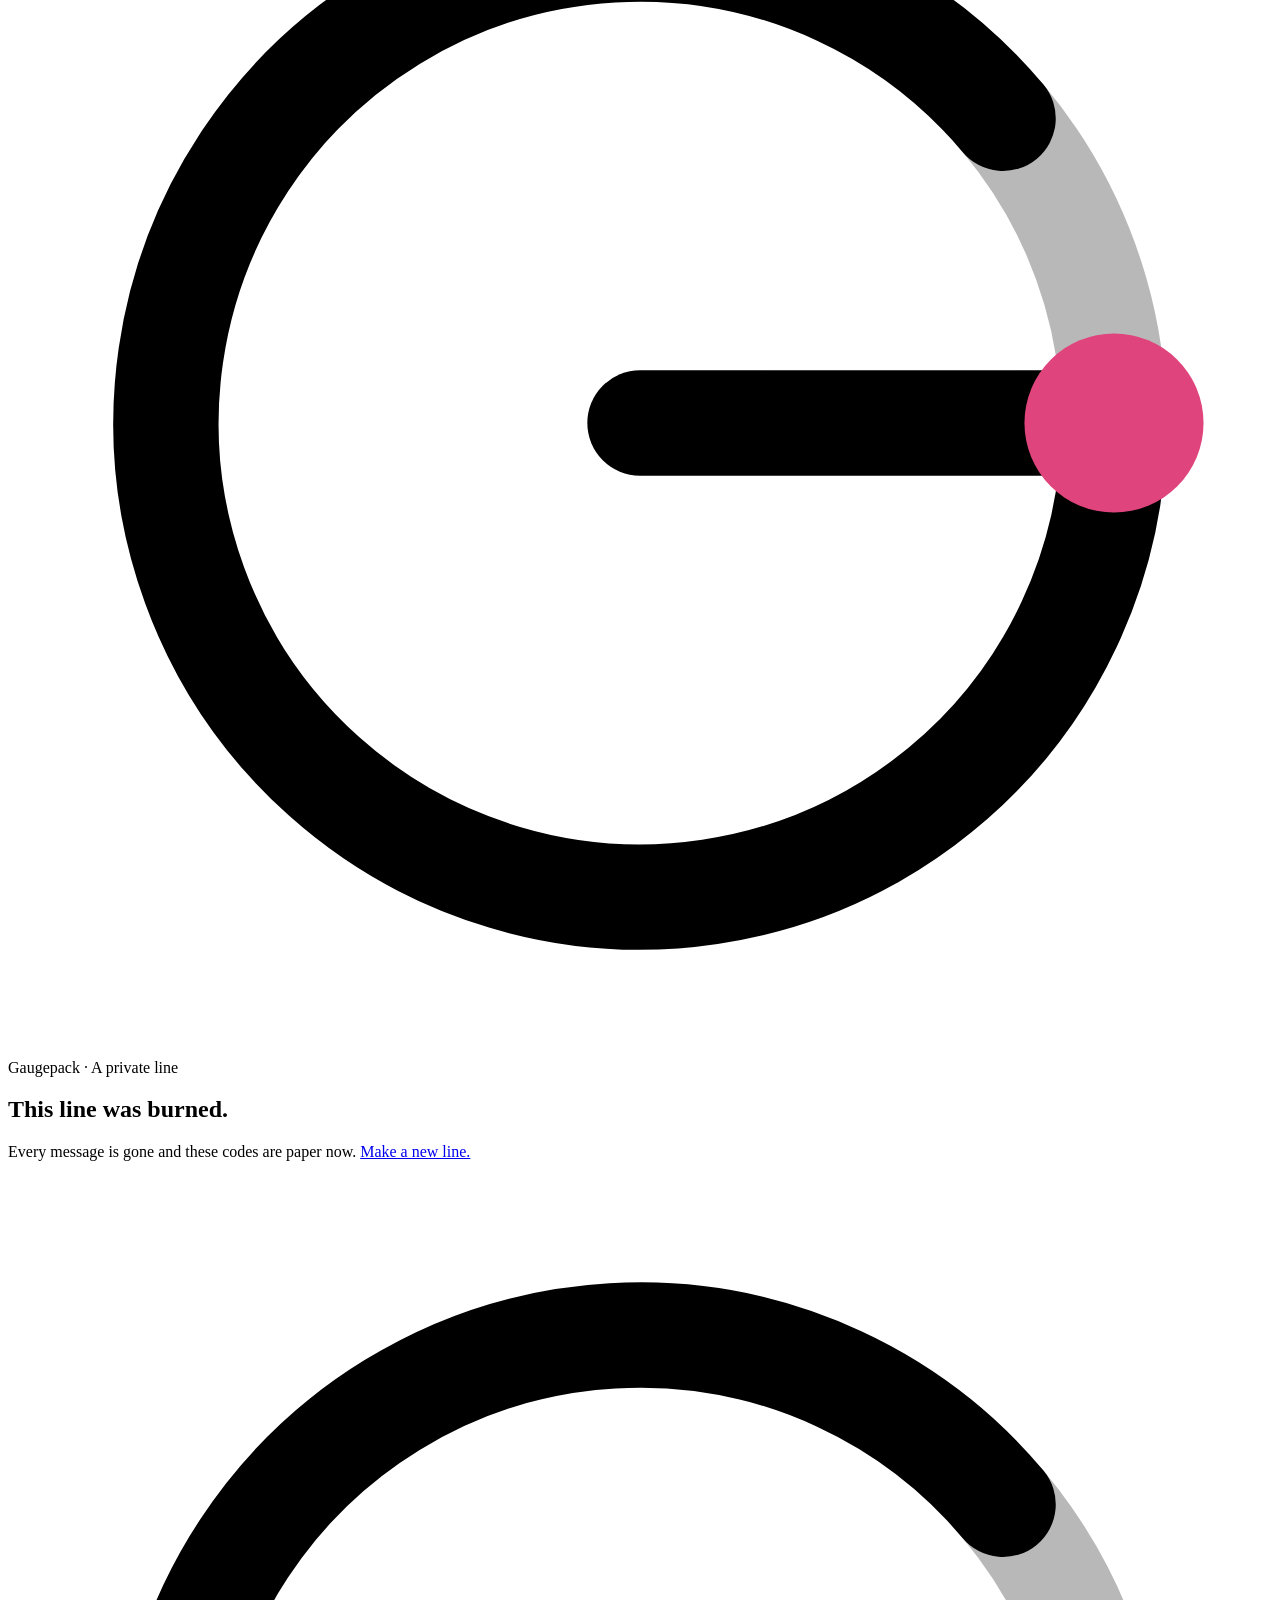
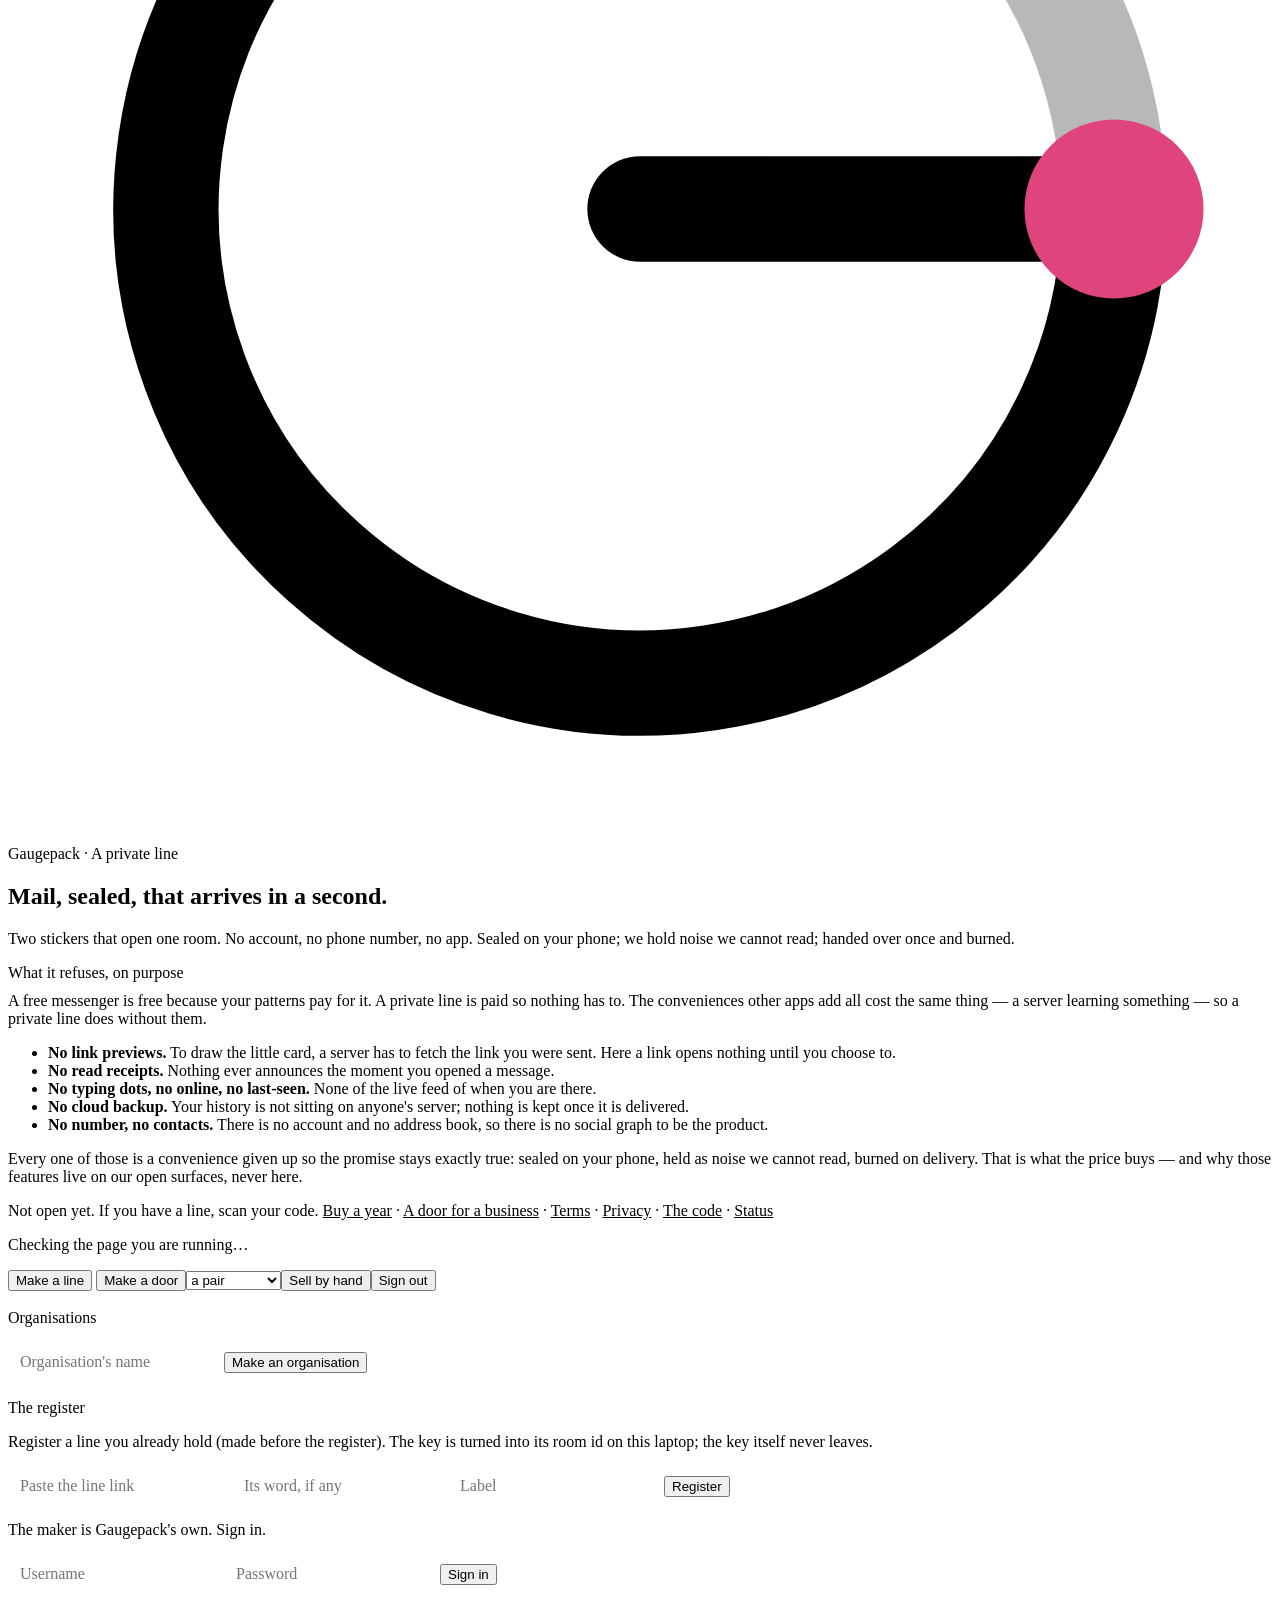
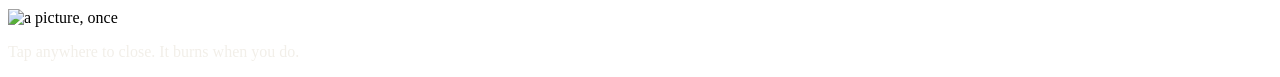
==== commit 6cacd6c2: "The page, version af0f6993965a7747" ====
--- a/page/index.html
+++ b/page/index.html
@@ -55,6 +55,7 @@
     <p class="row" style="margin:0 0 6px;align-items:center"><label class="hint" style="margin:0;display:inline-flex;align-items:center;gap:6px"><input type="checkbox" id="once"> View once: a picture burns the moment they close it</label></p>
     <p id="quotebar" class="row hidden" style="margin:0 0 6px;align-items:center"><span id="quote" class="hint" style="margin:0;flex:1"></span><button type="button" class="btn ghost small" id="quoteclose" aria-label="Stop replying">✕</button></p>
     <p id="recbar" class="hint hidden" style="margin:0 0 6px;color:var(--accent)"></p>
+    <button type="button" id="tolatest" class="tolatest hidden" aria-label="Jump to the latest message"><svg viewBox="0 0 24 24" width="18" height="18" fill="none" stroke="currentColor" stroke-width="2" stroke-linecap="round" stroke-linejoin="round" aria-hidden="true"><path d="M12 5v14M6 13l6 6 6-6"/></svg><span class="n"></span></button>
     <form id="send" class="composer"><button type="button" class="btn ghost cam" id="mic" title="Tap to record" aria-label="Tap to record a voice note, tap again to send"><svg class="micicon" viewBox="0 0 24 24" width="20" height="20" fill="none" stroke="currentColor" stroke-width="2" stroke-linecap="round" stroke-linejoin="round"><rect x="9" y="3" width="6" height="11" rx="3"/><path d="M5 11a7 7 0 0 0 14 0M12 18v3"/></svg><svg class="stopicon" viewBox="0 0 24 24" width="20" height="20" fill="currentColor" aria-hidden="true"><rect x="6" y="6" width="12" height="12" rx="2"/></svg></button><label class="btn ghost cam" for="pic" title="Send a picture" aria-label="Send a picture"><svg viewBox="0 0 24 24" width="20" height="20" fill="none" stroke="currentColor" stroke-width="2" stroke-linecap="round" stroke-linejoin="round"><path d="M4 8h3l2-3h6l2 3h3v11H4z"/><circle cx="12" cy="13" r="3.5"/></svg></label><input id="pic" type="file" accept="image/*" capture="environment" class="hidden"><label class="btn ghost cam" for="vid" title="Send a short video" aria-label="Send a short video"><svg viewBox="0 0 24 24" width="20" height="20" fill="none" stroke="currentColor" stroke-width="2" stroke-linecap="round" stroke-linejoin="round"><rect x="3" y="6" width="13" height="12" rx="2"/><path d="M16 10l5-3v10l-5-3z"/></svg></label><input id="vid" type="file" accept="video/*" class="hidden"><input id="text" maxlength="2000" placeholder="Say something" autocomplete="off"><button class="btn" type="submit" id="sendbtn"><span id="sendmark" class="hidden"></span><span id="sendlabel">Send</span></button></form>
   </section>
   <section id="word" class="hidden"><p class="eyebrow">Gaugepack · A private line</p><h1>This line has a word.</h1><p class="lead">The person who made it said a word to you. Type it once; it never leaves this phone.</p><form id="wordform" class="row"><input id="word" autocomplete="off" autocapitalize="none" placeholder="the word" aria-label="The word" style="flex:1;min-width:160px;font:inherit;padding:13px 14px;border-radius:999px;border:1px solid var(--line);background:transparent;color:var(--ink)"><button class="btn" id="wordgo">Open</button></form><p class="hint">A wrong word opens an empty room, not an error; check the fingerprint words with them.</p></section>
@@ -62,13 +63,19 @@
   <section id="door" class="hidden"><p class="eyebrow">Gaugepack · A private line</p><h1>Your door.</h1><p class="lead">One sticker with your door's public key in it. Anyone who scans it opens a fresh private line with you: their phone makes the line and seals its key to your door, so only this phone can answer. Print it on a card, a window, a table.</p>
     <p id="doorpick" class="row hidden"></p>
     <div class="codes"><figure><div id="doorqr"></div><figcaption id="doorlabel">Your door</figcaption></figure></div>
-    <p class="row"><button type="button" class="btn ghost" id="doorcopy">Copy the link</button><button type="button" class="btn ghost" id="doordl">Download the code</button><button type="button" class="btn ghost small" id="doorbell">Tell me when someone knocks</button></p>
+    <p class="row"><button type="button" class="btn ghost hidden" id="doorshare">Share</button><button type="button" class="btn ghost" id="doorcopy">Copy the link</button><button type="button" class="btn ghost" id="doordl">Download the code</button><button type="button" class="btn ghost small" id="doorbell">Tell me when someone knocks</button></p>
     <p class="hint" id="doornote"></p>
     <h2 style="font-size:1.125rem;margin:18px 0 6px">Knocks</h2>
     <div id="knocks"><p class="hint">Nobody has knocked yet. This phone checks every few seconds while this page is open, and gets a tap when it isn't.</p></div>
     <p class="hint">Answering a knock opens that line here and remembers it on this phone, so you can come back to it from the front door.</p>
   </section>
-  <section id="knock" class="hidden"><p class="eyebrow">Gaugepack · A private line</p><h1>Knock.</h1><p class="lead">This door opens a private line with whoever printed it. Your phone makes the line and seals its key to their door; only their phone can open it. Nobody else, not even us, can read what follows.</p><p class="row"><button class="btn" id="knockgo">Open a line</button></p><p class="hint" id="knocknote">No account, no number. When they answer, you're both here; you can talk, send pictures, or call. The line opens for a week; once they answer it lasts as long as their door.</p></section>
+  <section id="knock" class="hidden"><p class="eyebrow">Gaugepack · A private line</p><h1>Knock.</h1><p class="lead">This door opens a private line with whoever printed it. Your phone makes the line and seals its key to their door; only their phone can open it. Nobody else, not even us, can read what follows.</p>
+    <ul class="assure">
+      <li><svg viewBox="0 0 24 24" width="18" height="18" fill="none" stroke="currentColor" stroke-width="2" stroke-linecap="round" stroke-linejoin="round" aria-hidden="true"><rect x="5" y="11" width="14" height="9" rx="2"/><path d="M8 11V8a4 4 0 0 1 8 0v3"/></svg><span>Sealed on your phone before it is sent</span></li>
+      <li><svg viewBox="0 0 24 24" width="18" height="18" fill="none" stroke="currentColor" stroke-width="2" stroke-linecap="round" stroke-linejoin="round" aria-hidden="true"><path d="M2 12s3.5-7 10-7 10 7 10 7-3.5 7-10 7-10-7-10-7z"/><path d="M4 4l16 16"/></svg><span>Nobody in the middle can read it, not even us</span></li>
+      <li><svg viewBox="0 0 24 24" width="18" height="18" fill="none" stroke="currentColor" stroke-width="2" stroke-linecap="round" stroke-linejoin="round" aria-hidden="true"><circle cx="12" cy="8" r="4"/><path d="M4 21a8 8 0 0 1 16 0"/><path d="M4 4l16 16"/></svg><span>No account, no number, nothing to sign up</span></li>
+    </ul>
+    <p class="row" style="align-items:center;margin-top:16px"><input id="knockname" maxlength="24" placeholder="Your name, so they know who's there (optional)" aria-label="Your name" autocomplete="off" style="flex:1;min-width:180px;font:inherit;padding:12px 14px;border-radius:999px;border:1px solid var(--line);background:transparent;color:var(--ink)"><button class="btn" id="knockgo">Open a line</button></p><p class="hint" id="knocknote">When they answer, you're both here; you can talk, send pictures, or call. The line opens for a week; once they answer it lasts as long as their door.</p></section>
   <section id="claim" class="hidden"><p class="eyebrow"><svg class="gp-mark gp-live" viewBox="0 0 24 24" aria-hidden="true"><g fill="none" stroke="currentColor" stroke-width="2" stroke-linecap="round" stroke-linejoin="round"><path d="M21 12A9 9 0 0 0 18.894 6.215" stroke-opacity=".28"/><path class="gp-sweep" d="M18.894 6.215A9 9 0 1 0 21 12" pathLength="1"/><g class="gp-needle"><path d="M12 12L21 12"/><circle class="gp-dot" cx="21" cy="12" r="1.7" fill="#E0447C" stroke="none"/></g></g></svg>Gaugepack · A private line</p><h1 id="claimtitle">Paid. Now make your line.</h1><p class="lead" id="claimlead">Your phone makes the key now, here, and it never leaves this phone except as the stickers you print. Nothing about the line is tied to the payment.</p><p class="row" id="claimrow" style="align-items:center"><label class="hint" style="margin:0" for="clword">A word, optional</label><input id="clword" maxlength="40" placeholder="said aloud, never typed into a text" autocomplete="off" style="flex:1;min-width:180px;font:inherit;padding:10px 12px;border-radius:999px;border:1px solid var(--line);background:transparent;color:var(--ink)"><button type="button" class="btn" id="claimgo">Make the line</button></p><p class="hint" id="claimnote"></p></section>
   <section id="org" class="hidden"><p class="eyebrow"><svg class="gp-mark gp-live" viewBox="0 0 24 24" aria-hidden="true"><g fill="none" stroke="currentColor" stroke-width="2" stroke-linecap="round" stroke-linejoin="round"><path d="M21 12A9 9 0 0 0 18.894 6.215" stroke-opacity=".28"/><path class="gp-sweep" d="M18.894 6.215A9 9 0 1 0 21 12" pathLength="1"/><g class="gp-needle"><path d="M12 12L21 12"/><circle class="gp-dot" cx="21" cy="12" r="1.7" fill="#E0447C" stroke="none"/></g></g></svg>Gaugepack · A private line</p><h1 id="orgname">Your lines.</h1><p class="lead" id="orglead">Make a line, print its stickers, hand them out. This account holds each line's id, its label and its dates; never a key, never a message. Reissue a line and the old stickers are paper.</p>
     <p class="hint" id="orgstate"></p>
@@ -82,7 +89,19 @@
   </section>
   <section id="closed" class="hidden"><p class="eyebrow">Gaugepack · A private line</p><h1>This line has closed.</h1><p class="lead">Nothing is delivered while a line is closed; nothing was read. The person who made it can reopen it at <a href="https://gaugepack.com">gaugepack.com</a>.</p></section>
   <section id="dead" class="hidden"><p class="eyebrow"><svg class="gp-mark gp-live" viewBox="0 0 24 24" aria-hidden="true"><g fill="none" stroke="currentColor" stroke-width="2" stroke-linecap="round" stroke-linejoin="round"><path d="M21 12A9 9 0 0 0 18.894 6.215" stroke-opacity=".28"/><path class="gp-sweep" d="M18.894 6.215A9 9 0 1 0 21 12" pathLength="1"/><g class="gp-needle"><path d="M12 12L21 12"/><circle class="gp-dot" cx="21" cy="12" r="1.7" fill="#E0447C" stroke="none"/></g></g></svg>Gaugepack · A private line</p><h1>This line was burned.</h1><p class="lead">Every message is gone and these codes are paper now. <a href="/">Make a new line.</a></p></section>
-  <section id="home" class="hidden"><p class="eyebrow"><svg class="gp-mark gp-live" viewBox="0 0 24 24" aria-hidden="true"><g fill="none" stroke="currentColor" stroke-width="2" stroke-linecap="round" stroke-linejoin="round"><path d="M21 12A9 9 0 0 0 18.894 6.215" stroke-opacity=".28"/><path class="gp-sweep" d="M18.894 6.215A9 9 0 1 0 21 12" pathLength="1"/><g class="gp-needle"><path d="M12 12L21 12"/><circle class="gp-dot" cx="21" cy="12" r="1.7" fill="#E0447C" stroke="none"/></g></g></svg>Gaugepack · A private line</p><h1>Mail, sealed, that arrives in a second.</h1><p class="lead">Two stickers that open one room. No account, no phone number, no app. Sealed on your phone; we hold noise we cannot read; handed over once and burned.</p><p class="hint">Not open yet. If you have a line, scan your code. <a href="/buy" style="color:inherit">Buy a year</a> · <a href="/doors" style="color:inherit">A door for a business</a> · <a href="/terms" style="color:inherit">Terms</a> · <a href="/privacy" style="color:inherit">Privacy</a> · <a href="/code" style="color:inherit">The code</a> · <a href="/status" style="color:inherit">Status</a></p><p class="hint" id="fpline">Checking the page you are running…</p><p id="newwrap" class="hidden"><button class="btn" id="new">Make a line</button> <button type="button" class="btn ghost small" id="doortoken">Make a door</button><select id="claimkind" class="sel" aria-label="What was sold"><option value="pair">a pair</option><option value="p6">a pack of 6</option><option value="p12">a pack of 12</option><option value="p30">a pack of 30</option></select><button type="button" class="btn ghost small" id="claimtoken">Sell by hand</button><button type="button" class="btn ghost small" id="signout">Sign out</button></p><p class="hint" id="doortokennote"></p><p class="hint" id="claimtokennote"></p>
+  <section id="home" class="hidden"><p class="eyebrow"><svg class="gp-mark gp-live" viewBox="0 0 24 24" aria-hidden="true"><g fill="none" stroke="currentColor" stroke-width="2" stroke-linecap="round" stroke-linejoin="round"><path d="M21 12A9 9 0 0 0 18.894 6.215" stroke-opacity=".28"/><path class="gp-sweep" d="M18.894 6.215A9 9 0 1 0 21 12" pathLength="1"/><g class="gp-needle"><path d="M12 12L21 12"/><circle class="gp-dot" cx="21" cy="12" r="1.7" fill="#E0447C" stroke="none"/></g></g></svg>Gaugepack · A private line</p><h1>Mail, sealed, that arrives in a second.</h1><p class="lead">Two stickers that open one room. No account, no phone number, no app. Sealed on your phone; we hold noise we cannot read; handed over once and burned.</p>
+    <div class="refuse">
+      <p class="eyebrow" style="margin:0 0 10px">What it refuses, on purpose</p>
+      <p class="lead" style="margin:0 0 14px">A free messenger is free because your patterns pay for it. A private line is paid so nothing has to. The conveniences other apps add all cost the same thing — a server learning something — so a private line does without them.</p>
+      <ul class="reflist">
+        <li><b>No link previews.</b> To draw the little card, a server has to fetch the link you were sent. Here a link opens nothing until you choose to.</li>
+        <li><b>No read receipts.</b> Nothing ever announces the moment you opened a message.</li>
+        <li><b>No typing dots, no online, no last-seen.</b> None of the live feed of when you are there.</li>
+        <li><b>No cloud backup.</b> Your history is not sitting on anyone's server; nothing is kept once it is delivered.</li>
+        <li><b>No number, no contacts.</b> There is no account and no address book, so there is no social graph to be the product.</li>
+      </ul>
+      <p class="hint" style="margin:12px 0 0">Every one of those is a convenience given up so the promise stays exactly true: sealed on your phone, held as noise we cannot read, burned on delivery. That is what the price buys — and why those features live on our open surfaces, never here.</p>
+    </div><p class="hint">Not open yet. If you have a line, scan your code. <a href="/buy" style="color:inherit">Buy a year</a> · <a href="/doors" style="color:inherit">A door for a business</a> · <a href="/terms" style="color:inherit">Terms</a> · <a href="/privacy" style="color:inherit">Privacy</a> · <a href="/code" style="color:inherit">The code</a> · <a href="/status" style="color:inherit">Status</a></p><p class="hint" id="fpline">Checking the page you are running…</p><p id="newwrap" class="hidden"><button class="btn" id="new">Make a line</button> <button type="button" class="btn ghost small" id="doortoken">Make a door</button><select id="claimkind" class="sel" aria-label="What was sold"><option value="pair">a pair</option><option value="p6">a pack of 6</option><option value="p12">a pack of 12</option><option value="p30">a pack of 30</option></select><button type="button" class="btn ghost small" id="claimtoken">Sell by hand</button><button type="button" class="btn ghost small" id="signout">Sign out</button></p><p class="hint" id="doortokennote"></p><p class="hint" id="claimtokennote"></p>
   <div id="orgsbox" class="hidden" style="margin-top:18px">
     <p class="eyebrow">Organisations</p>
     <div id="orgs-owner"></div>
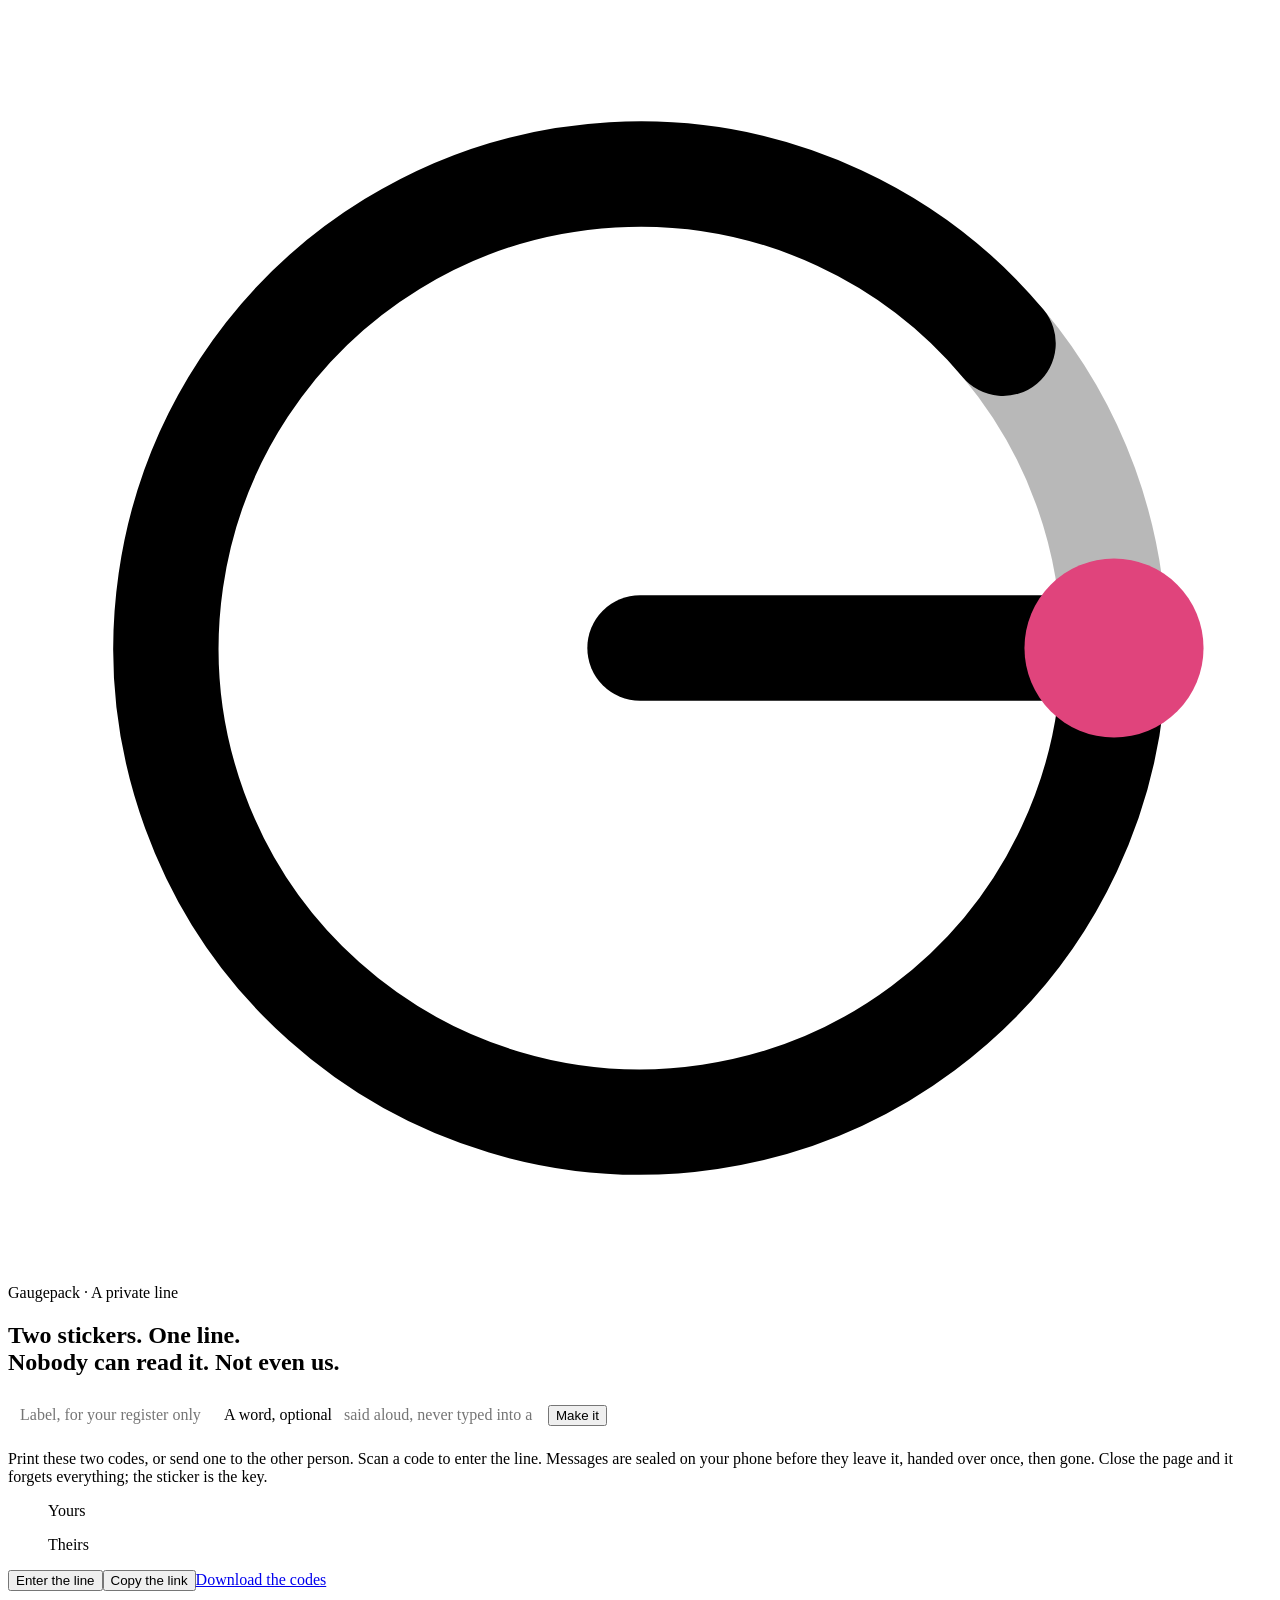
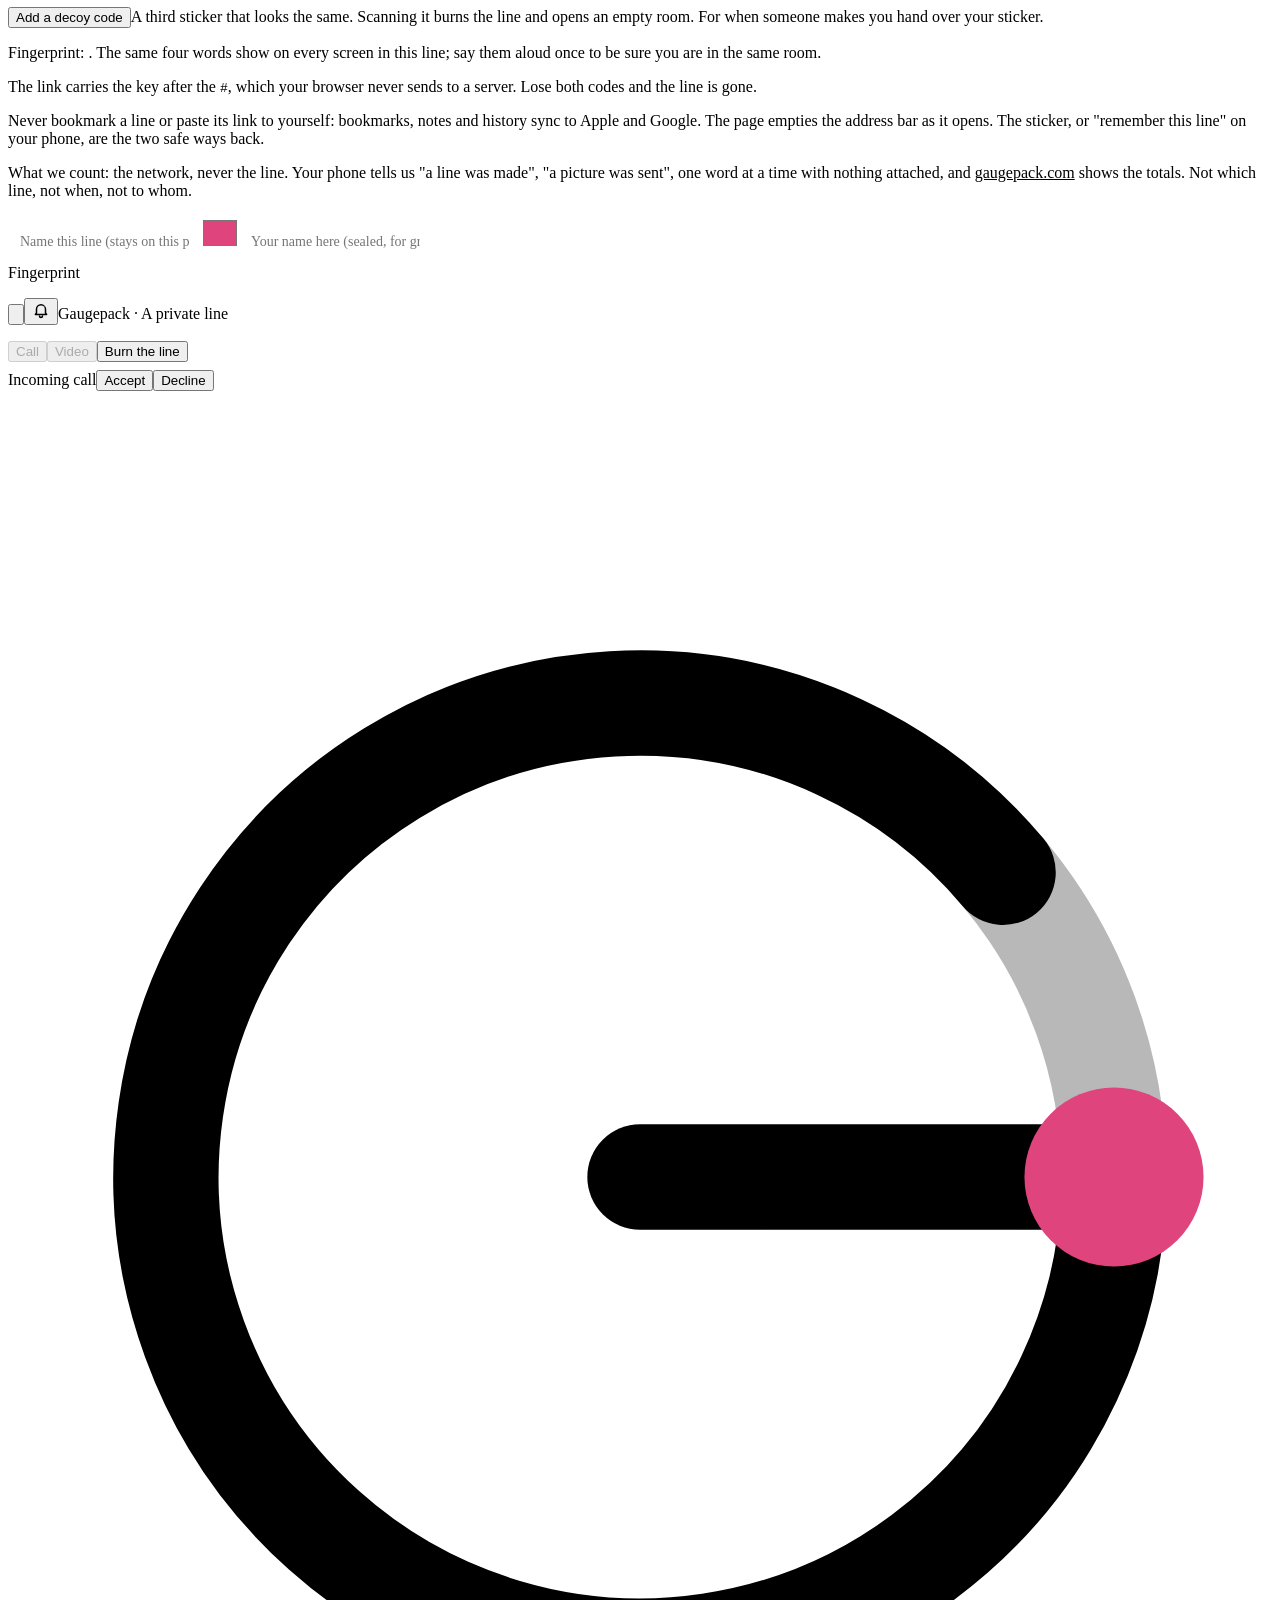
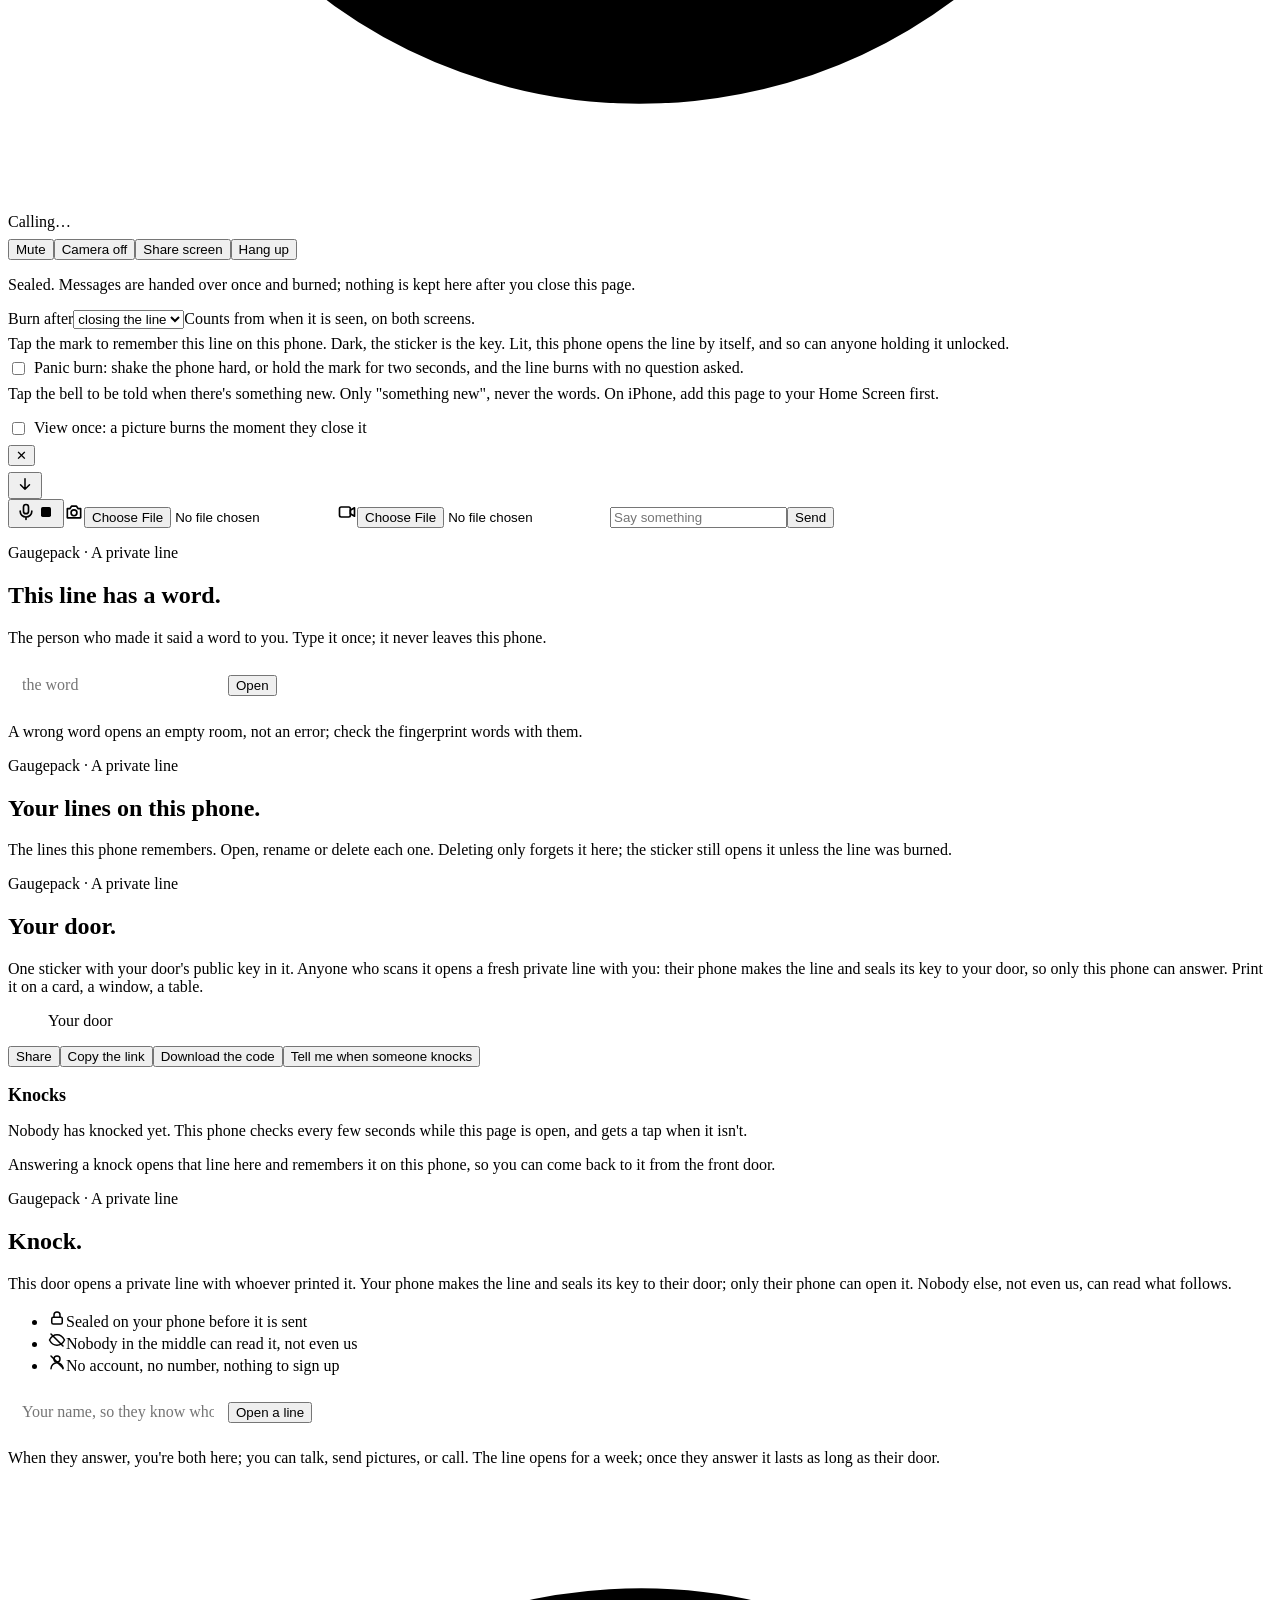
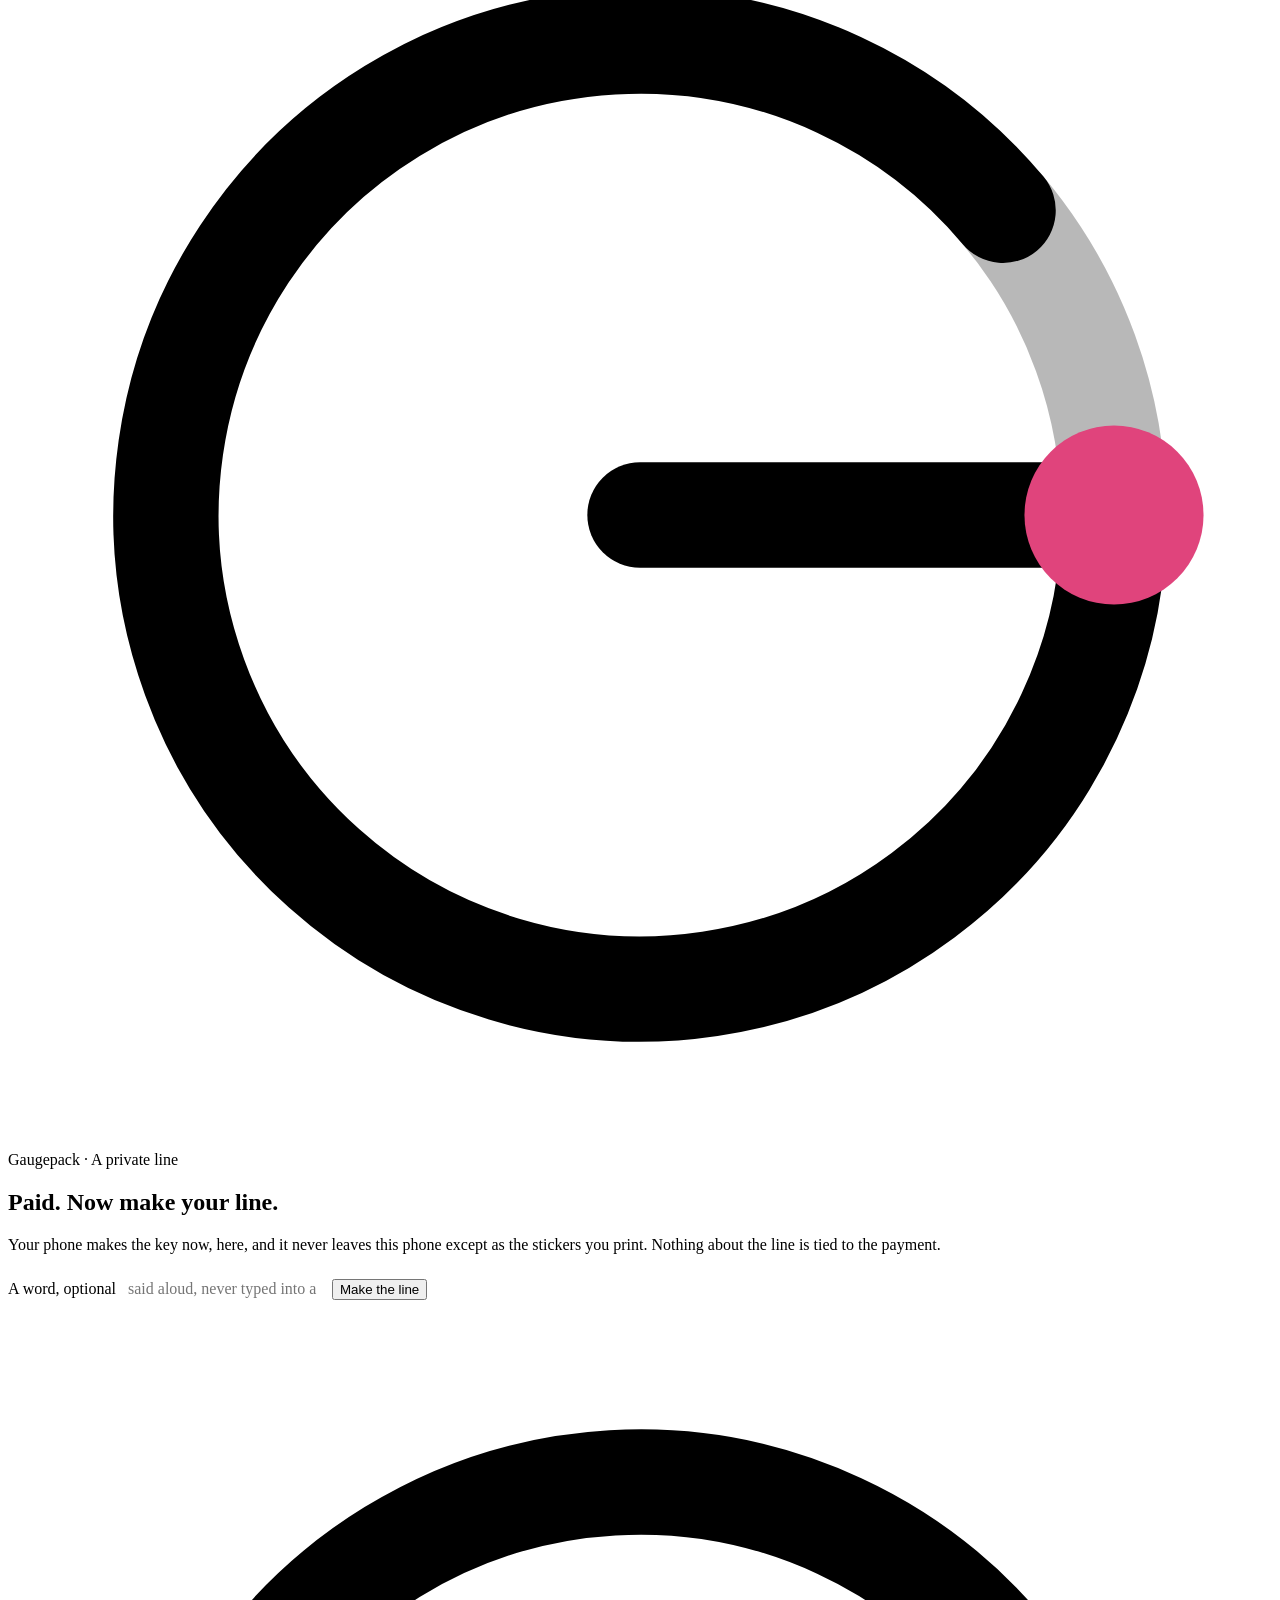
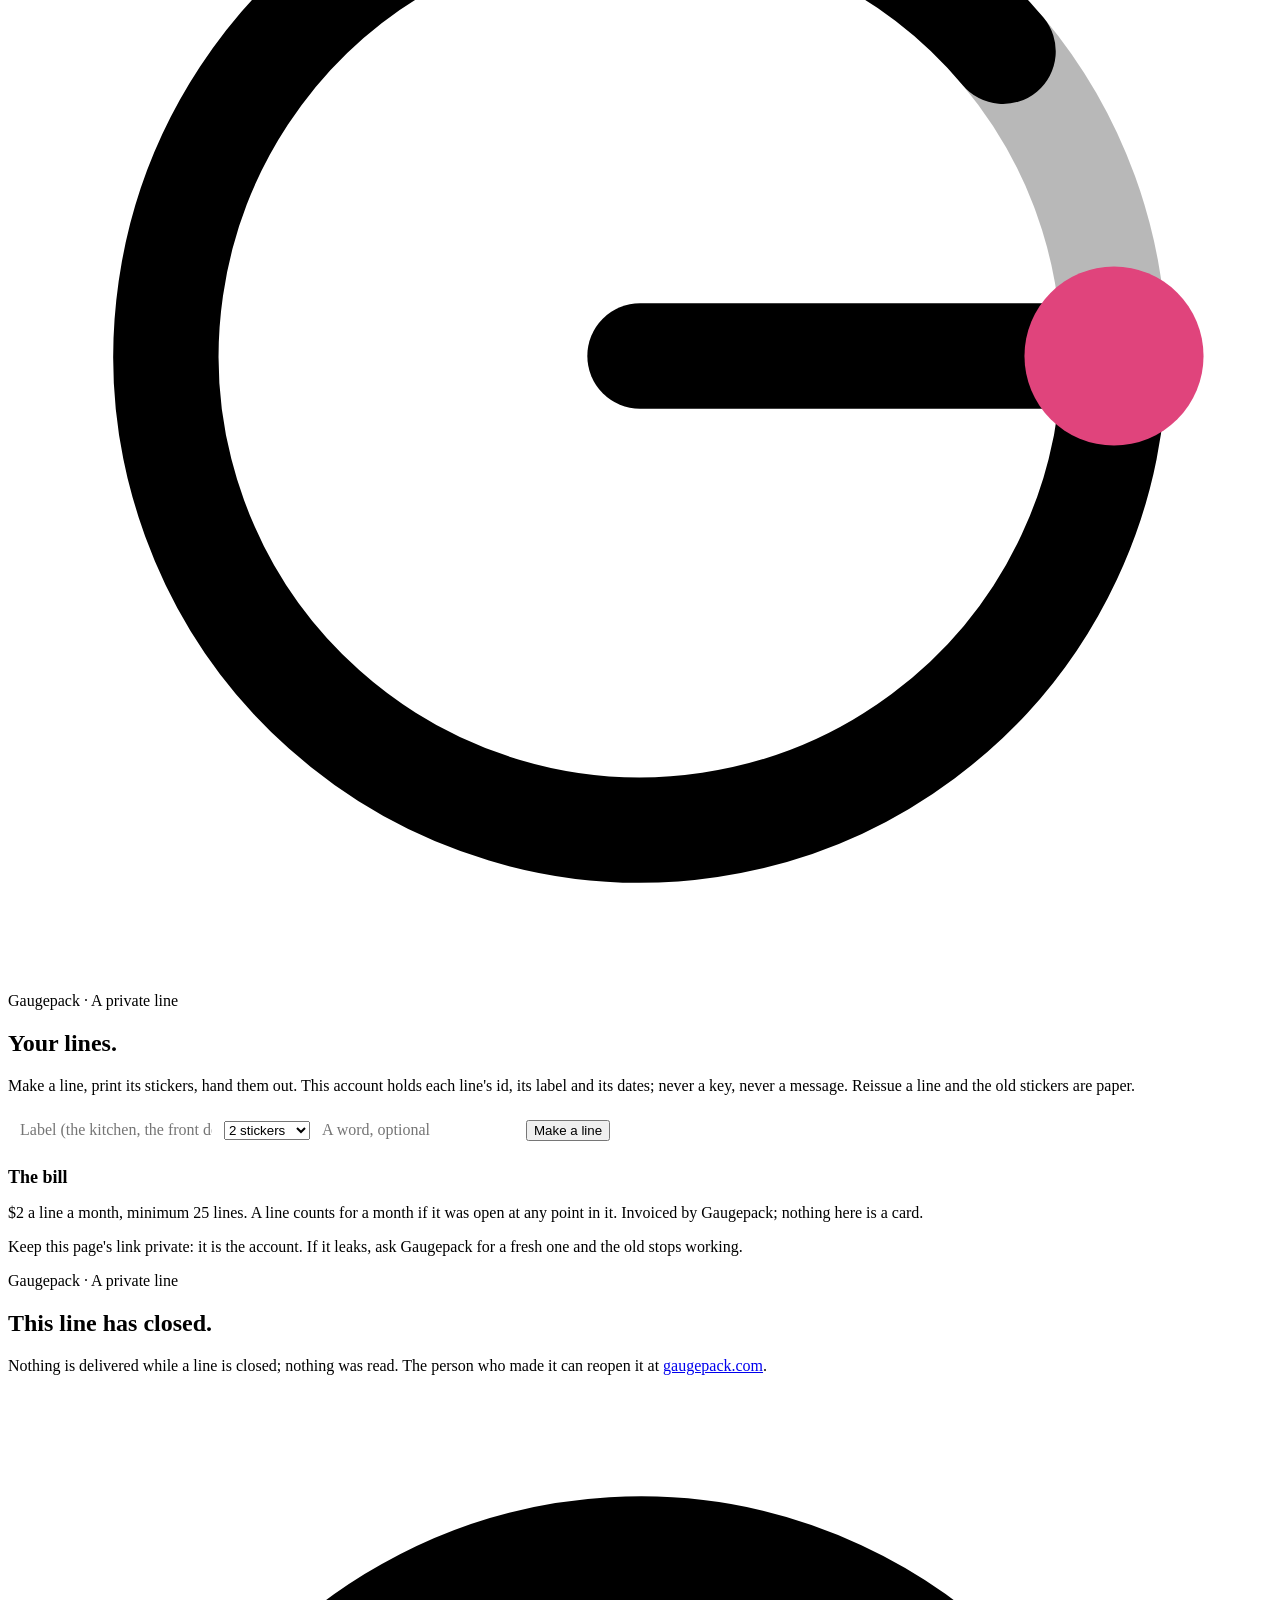
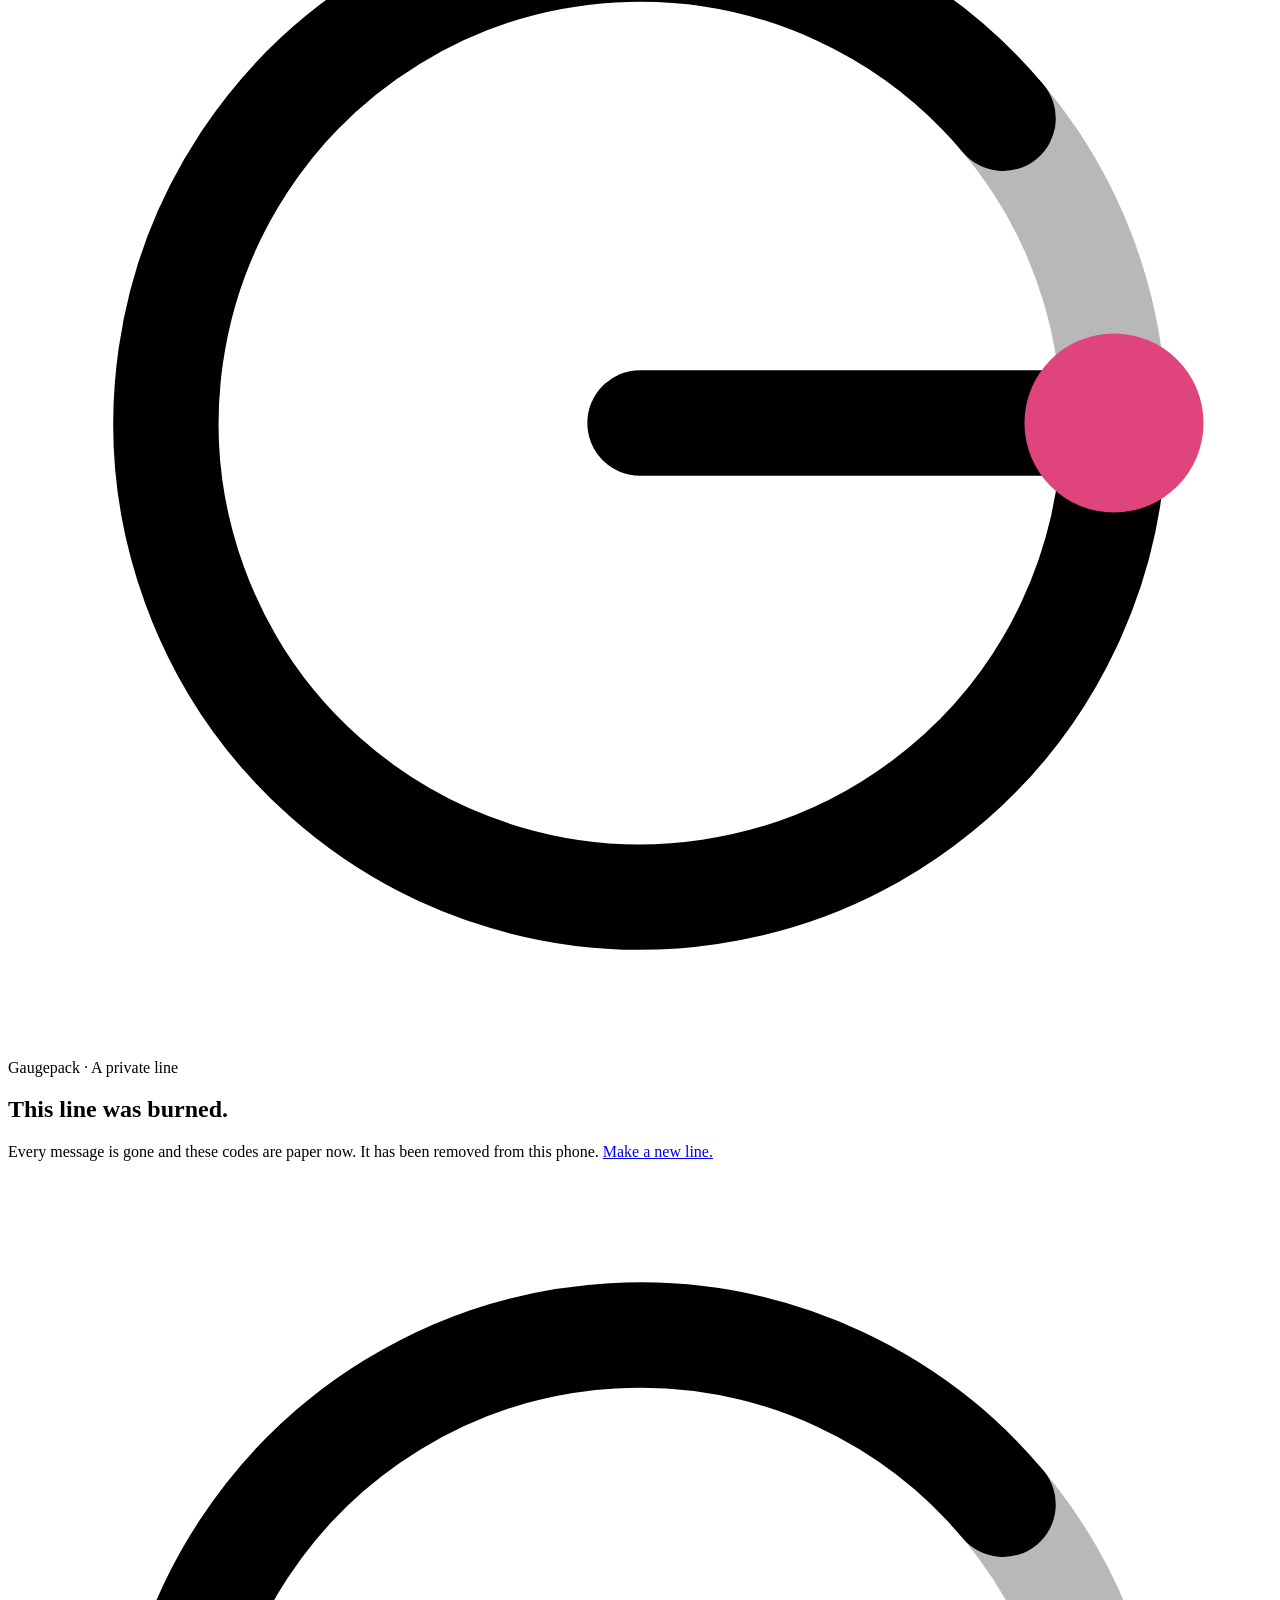
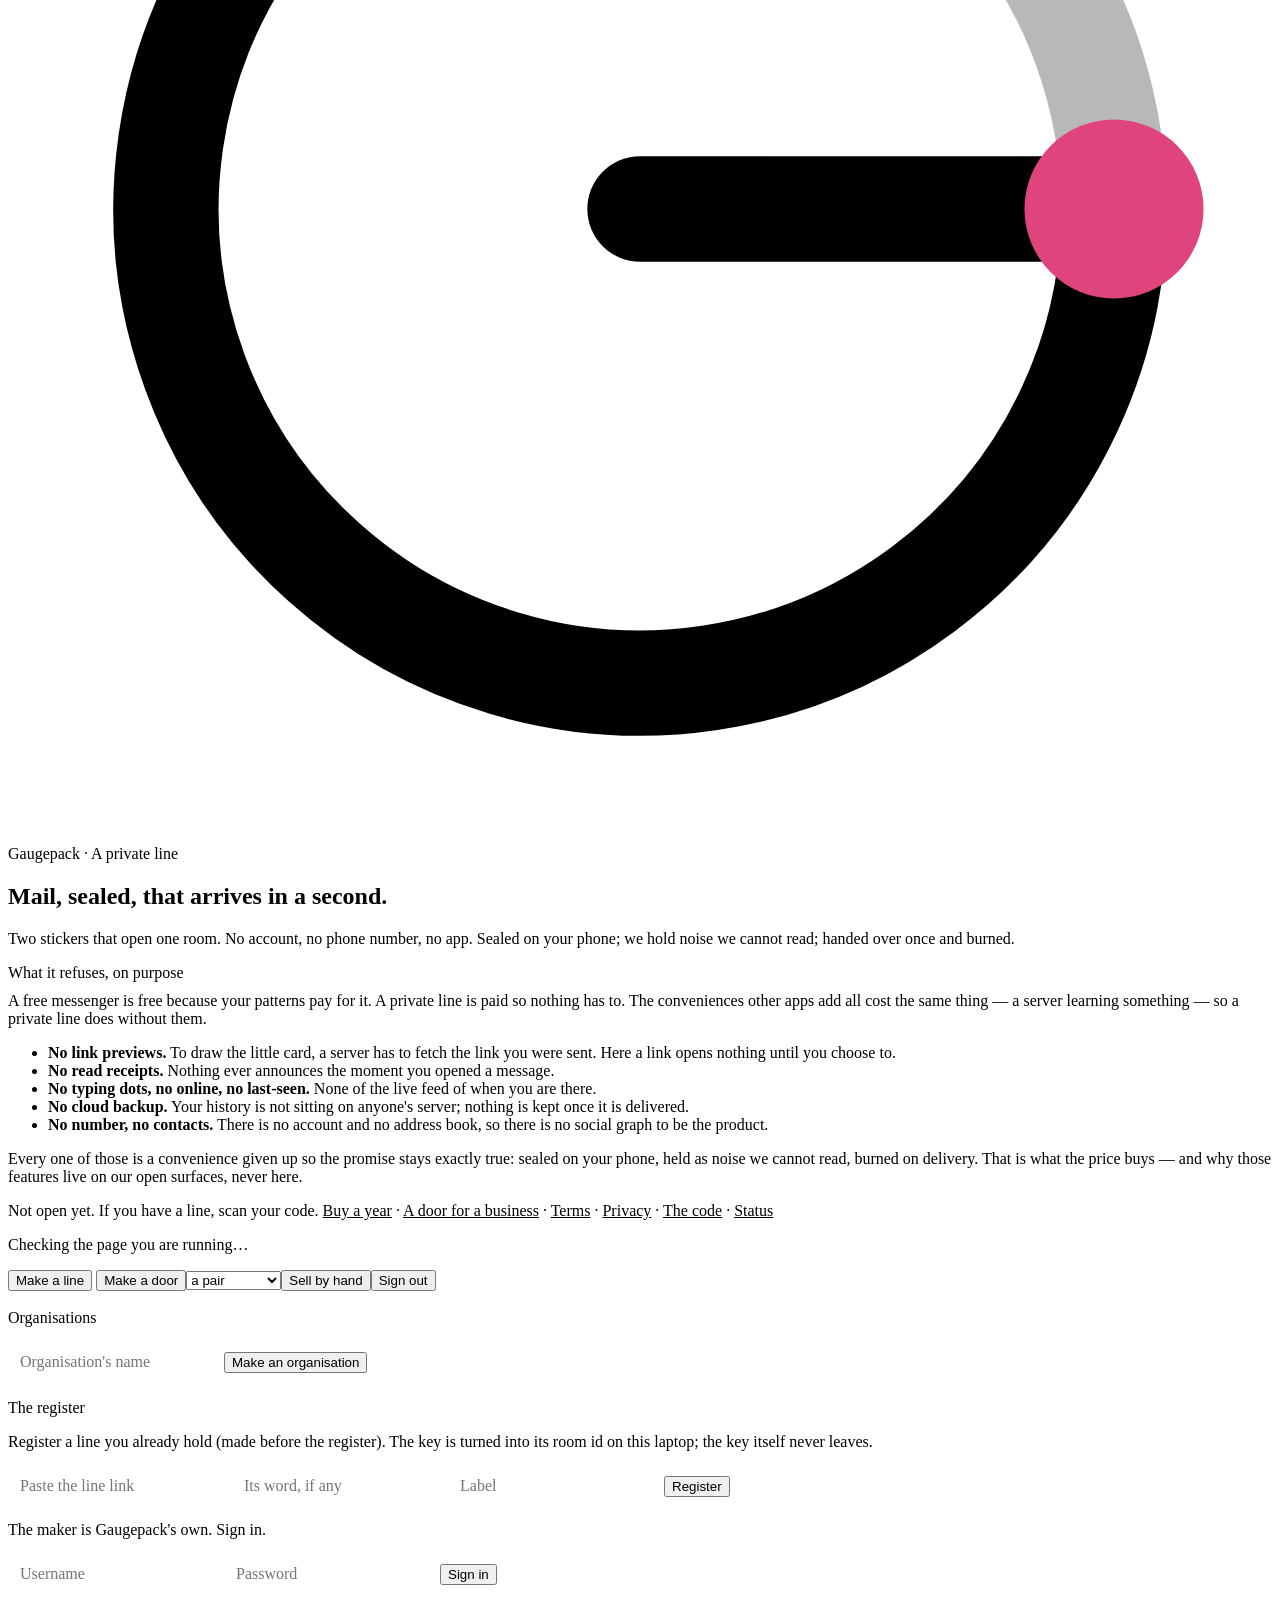
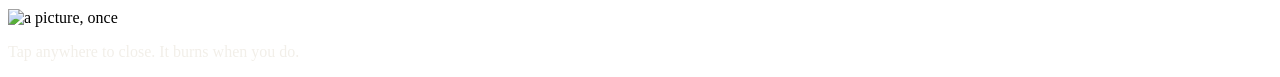
==== commit 885cb370: "The page, version 2a521ddc8c1ac543" ====
--- a/page/index.html
+++ b/page/index.html
@@ -59,7 +59,7 @@
     <form id="send" class="composer"><button type="button" class="btn ghost cam" id="mic" title="Tap to record" aria-label="Tap to record a voice note, tap again to send"><svg class="micicon" viewBox="0 0 24 24" width="20" height="20" fill="none" stroke="currentColor" stroke-width="2" stroke-linecap="round" stroke-linejoin="round"><rect x="9" y="3" width="6" height="11" rx="3"/><path d="M5 11a7 7 0 0 0 14 0M12 18v3"/></svg><svg class="stopicon" viewBox="0 0 24 24" width="20" height="20" fill="currentColor" aria-hidden="true"><rect x="6" y="6" width="12" height="12" rx="2"/></svg></button><label class="btn ghost cam" for="pic" title="Send a picture" aria-label="Send a picture"><svg viewBox="0 0 24 24" width="20" height="20" fill="none" stroke="currentColor" stroke-width="2" stroke-linecap="round" stroke-linejoin="round"><path d="M4 8h3l2-3h6l2 3h3v11H4z"/><circle cx="12" cy="13" r="3.5"/></svg></label><input id="pic" type="file" accept="image/*" capture="environment" class="hidden"><label class="btn ghost cam" for="vid" title="Send a short video" aria-label="Send a short video"><svg viewBox="0 0 24 24" width="20" height="20" fill="none" stroke="currentColor" stroke-width="2" stroke-linecap="round" stroke-linejoin="round"><rect x="3" y="6" width="13" height="12" rx="2"/><path d="M16 10l5-3v10l-5-3z"/></svg></label><input id="vid" type="file" accept="video/*" class="hidden"><input id="text" maxlength="2000" placeholder="Say something" autocomplete="off"><button class="btn" type="submit" id="sendbtn"><span id="sendmark" class="hidden"></span><span id="sendlabel">Send</span></button></form>
   </section>
   <section id="word" class="hidden"><p class="eyebrow">Gaugepack · A private line</p><h1>This line has a word.</h1><p class="lead">The person who made it said a word to you. Type it once; it never leaves this phone.</p><form id="wordform" class="row"><input id="word" autocomplete="off" autocapitalize="none" placeholder="the word" aria-label="The word" style="flex:1;min-width:160px;font:inherit;padding:13px 14px;border-radius:999px;border:1px solid var(--line);background:transparent;color:var(--ink)"><button class="btn" id="wordgo">Open</button></form><p class="hint">A wrong word opens an empty room, not an error; check the fingerprint words with them.</p></section>
-  <section id="pick" class="hidden"><p class="eyebrow">Gaugepack · A private line</p><h1>Your lines on this phone.</h1><p id="lines" class="row"></p><p class="hint">Each one opens by itself because you asked this phone to remember it. Forget a line from inside it.</p></section>
+  <section id="pick" class="hidden"><p class="eyebrow">Gaugepack · A private line</p><h1>Your lines on this phone.</h1><p class="lead">The lines this phone remembers. Open, rename or delete each one. Deleting only forgets it here; the sticker still opens it unless the line was burned.</p><div id="lines"></div></section>
   <section id="door" class="hidden"><p class="eyebrow">Gaugepack · A private line</p><h1>Your door.</h1><p class="lead">One sticker with your door's public key in it. Anyone who scans it opens a fresh private line with you: their phone makes the line and seals its key to your door, so only this phone can answer. Print it on a card, a window, a table.</p>
     <p id="doorpick" class="row hidden"></p>
     <div class="codes"><figure><div id="doorqr"></div><figcaption id="doorlabel">Your door</figcaption></figure></div>
@@ -88,7 +88,7 @@
     <p class="hint">Keep this page's link private: it is the account. If it leaks, ask Gaugepack for a fresh one and the old stops working.</p>
   </section>
   <section id="closed" class="hidden"><p class="eyebrow">Gaugepack · A private line</p><h1>This line has closed.</h1><p class="lead">Nothing is delivered while a line is closed; nothing was read. The person who made it can reopen it at <a href="https://gaugepack.com">gaugepack.com</a>.</p></section>
-  <section id="dead" class="hidden"><p class="eyebrow"><svg class="gp-mark gp-live" viewBox="0 0 24 24" aria-hidden="true"><g fill="none" stroke="currentColor" stroke-width="2" stroke-linecap="round" stroke-linejoin="round"><path d="M21 12A9 9 0 0 0 18.894 6.215" stroke-opacity=".28"/><path class="gp-sweep" d="M18.894 6.215A9 9 0 1 0 21 12" pathLength="1"/><g class="gp-needle"><path d="M12 12L21 12"/><circle class="gp-dot" cx="21" cy="12" r="1.7" fill="#E0447C" stroke="none"/></g></g></svg>Gaugepack · A private line</p><h1>This line was burned.</h1><p class="lead">Every message is gone and these codes are paper now. <a href="/">Make a new line.</a></p></section>
+  <section id="dead" class="hidden"><p class="eyebrow"><svg class="gp-mark gp-live" viewBox="0 0 24 24" aria-hidden="true"><g fill="none" stroke="currentColor" stroke-width="2" stroke-linecap="round" stroke-linejoin="round"><path d="M21 12A9 9 0 0 0 18.894 6.215" stroke-opacity=".28"/><path class="gp-sweep" d="M18.894 6.215A9 9 0 1 0 21 12" pathLength="1"/><g class="gp-needle"><path d="M12 12L21 12"/><circle class="gp-dot" cx="21" cy="12" r="1.7" fill="#E0447C" stroke="none"/></g></g></svg>Gaugepack · A private line</p><h1>This line was burned.</h1><p class="lead">Every message is gone and these codes are paper now. It has been removed from this phone. <a href="/">Make a new line.</a></p></section>
   <section id="home" class="hidden"><p class="eyebrow"><svg class="gp-mark gp-live" viewBox="0 0 24 24" aria-hidden="true"><g fill="none" stroke="currentColor" stroke-width="2" stroke-linecap="round" stroke-linejoin="round"><path d="M21 12A9 9 0 0 0 18.894 6.215" stroke-opacity=".28"/><path class="gp-sweep" d="M18.894 6.215A9 9 0 1 0 21 12" pathLength="1"/><g class="gp-needle"><path d="M12 12L21 12"/><circle class="gp-dot" cx="21" cy="12" r="1.7" fill="#E0447C" stroke="none"/></g></g></svg>Gaugepack · A private line</p><h1>Mail, sealed, that arrives in a second.</h1><p class="lead">Two stickers that open one room. No account, no phone number, no app. Sealed on your phone; we hold noise we cannot read; handed over once and burned.</p>
     <div class="refuse">
       <p class="eyebrow" style="margin:0 0 10px">What it refuses, on purpose</p>
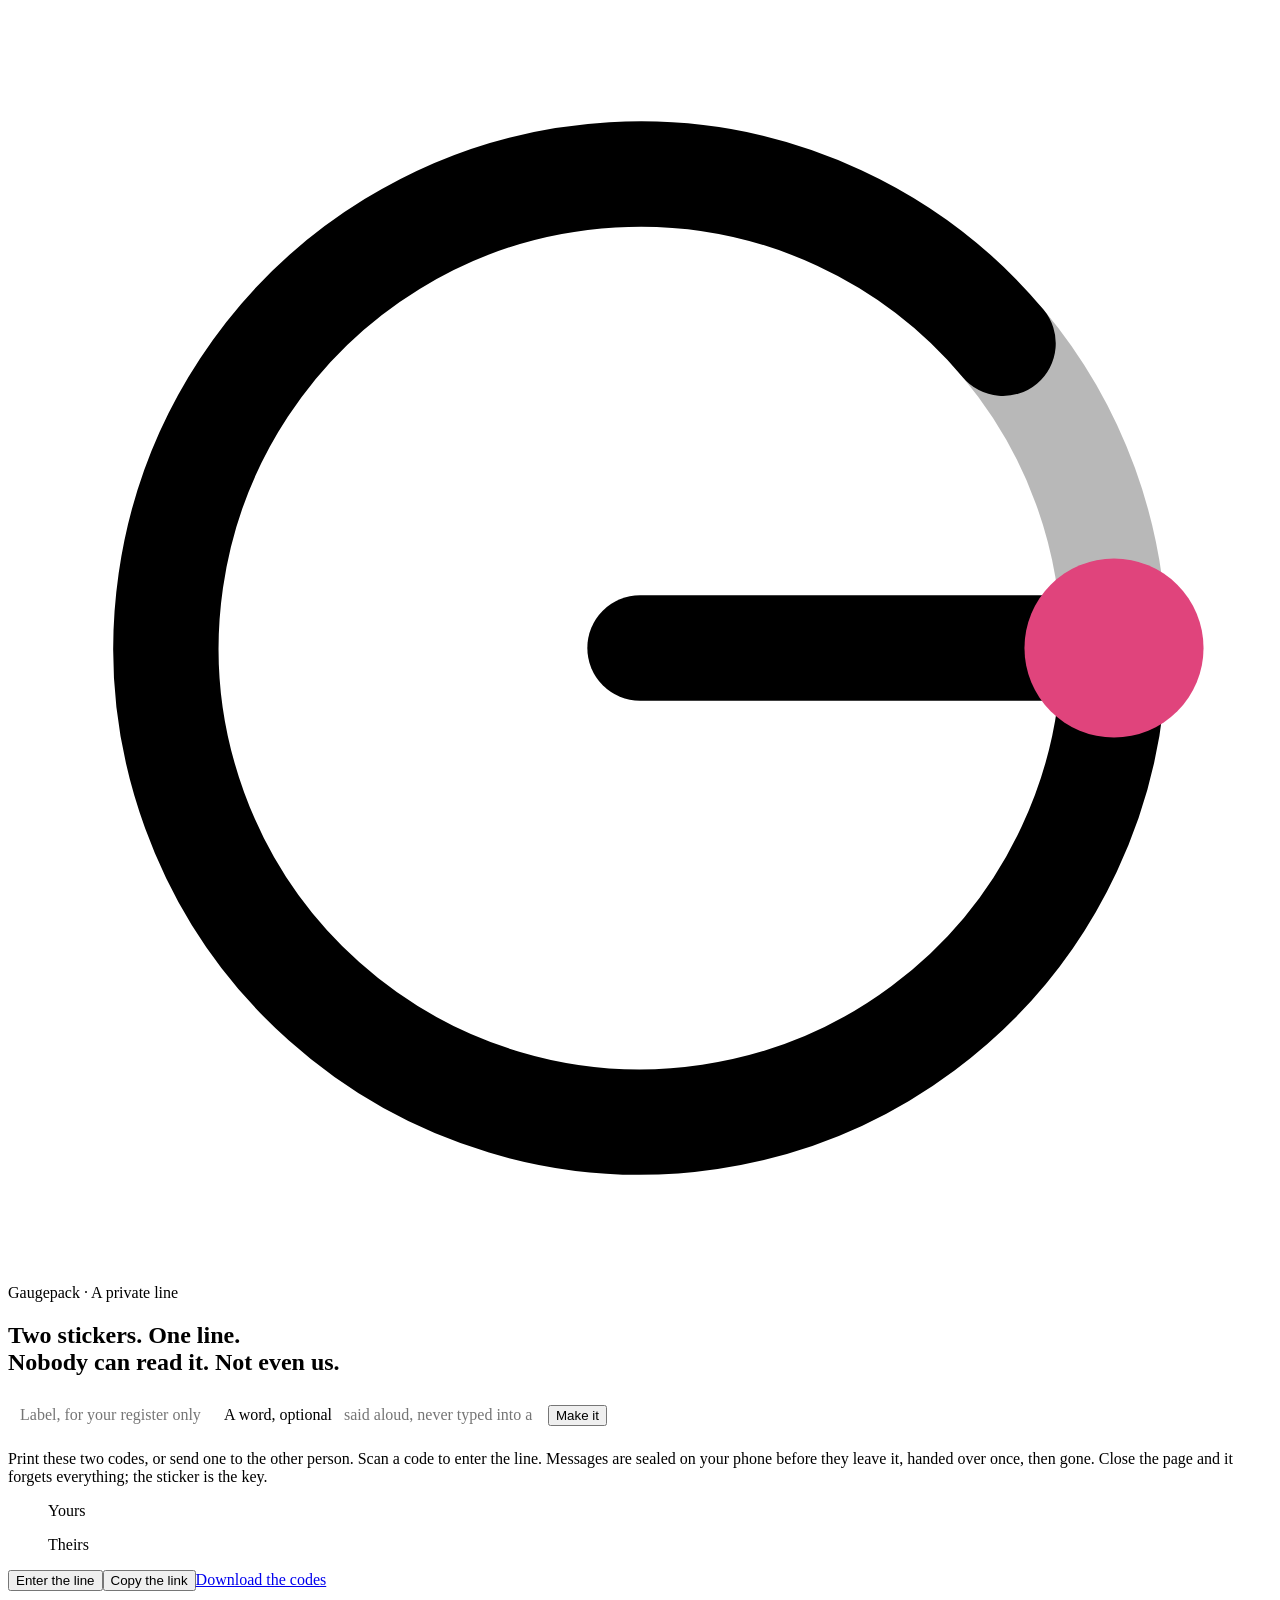
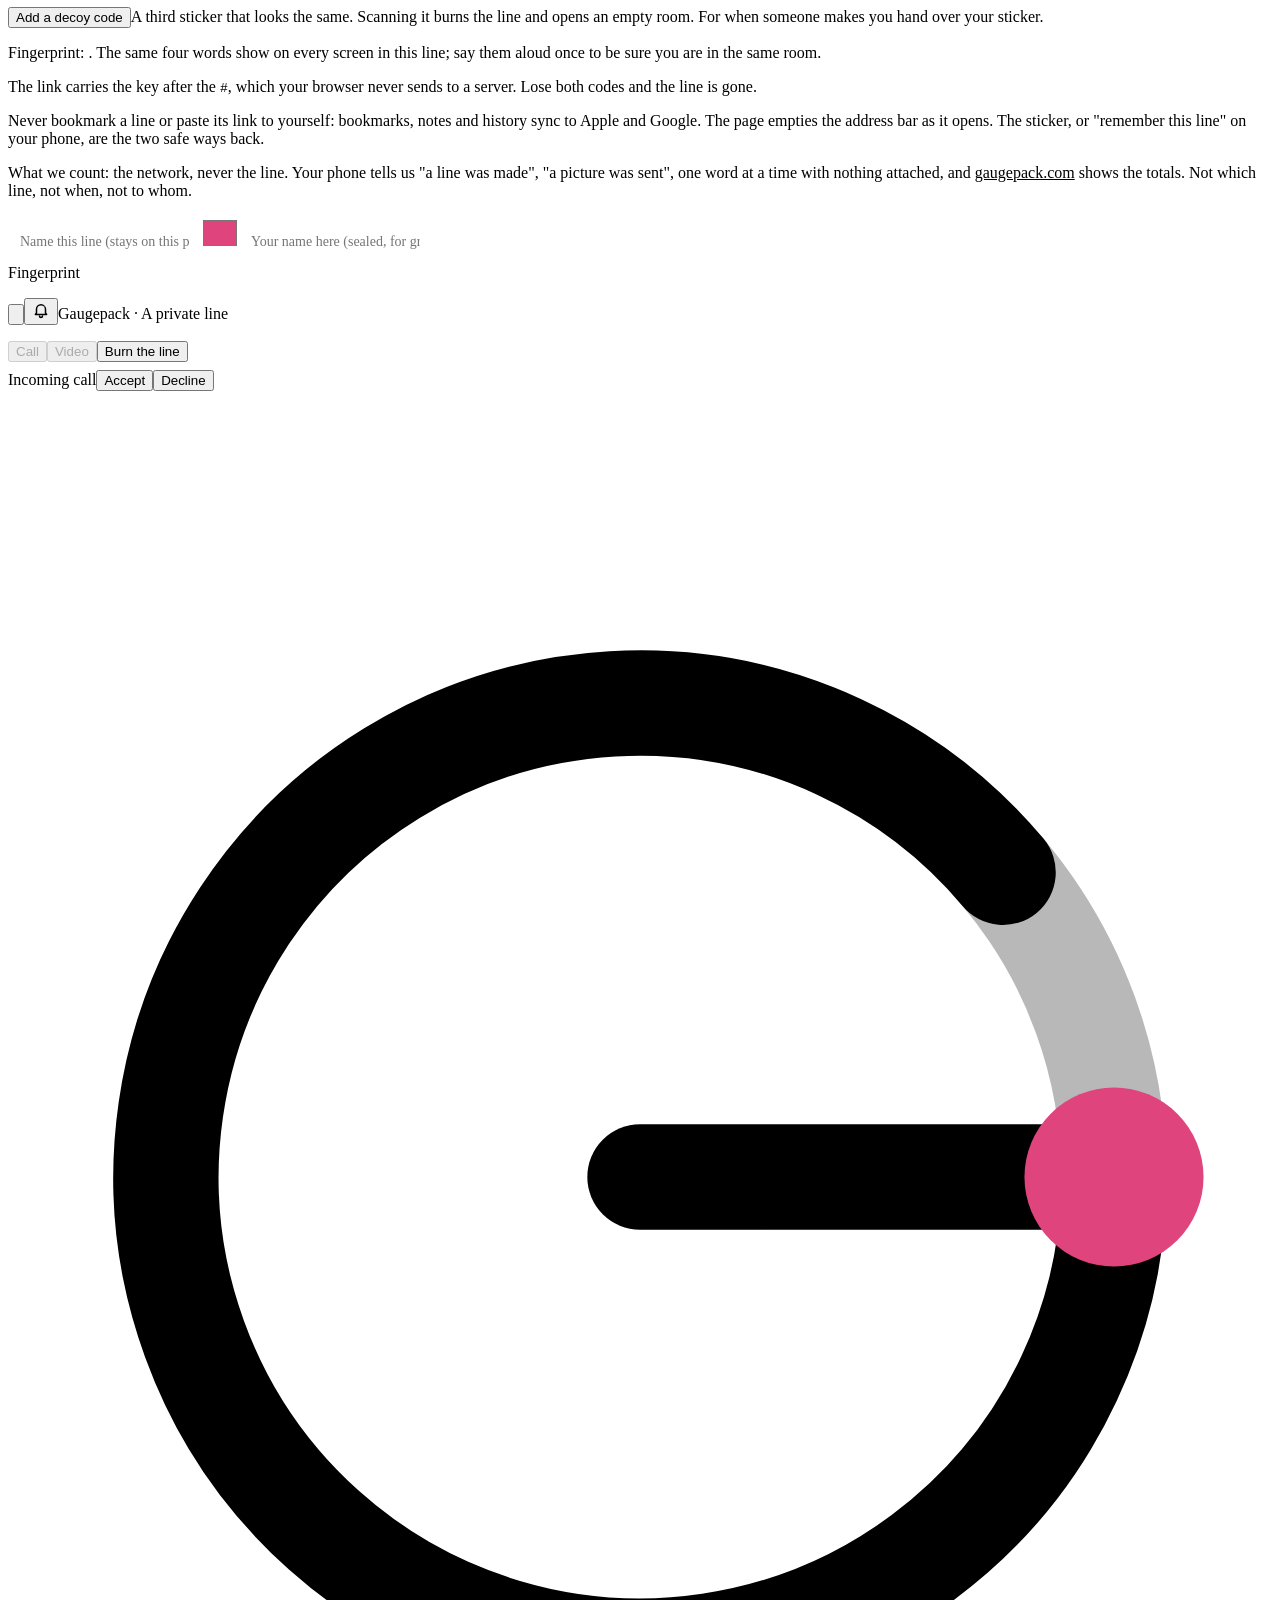
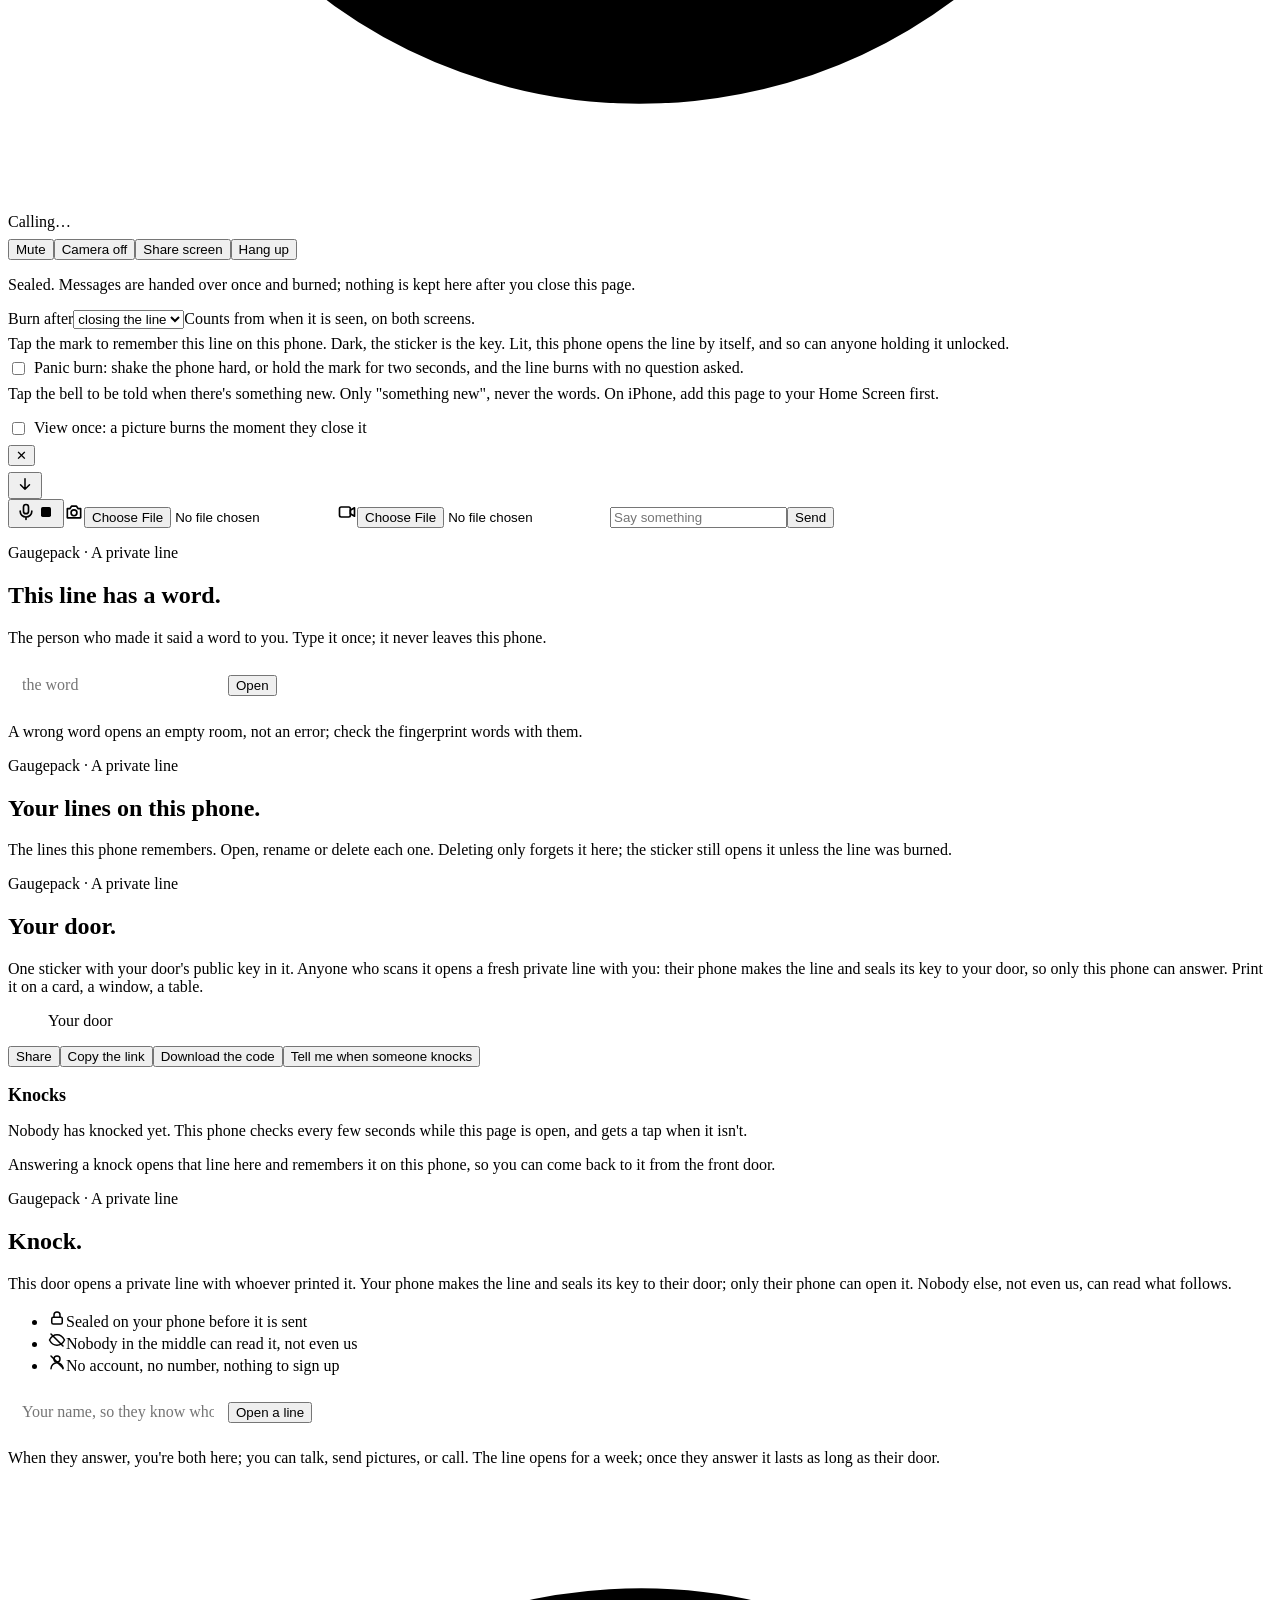
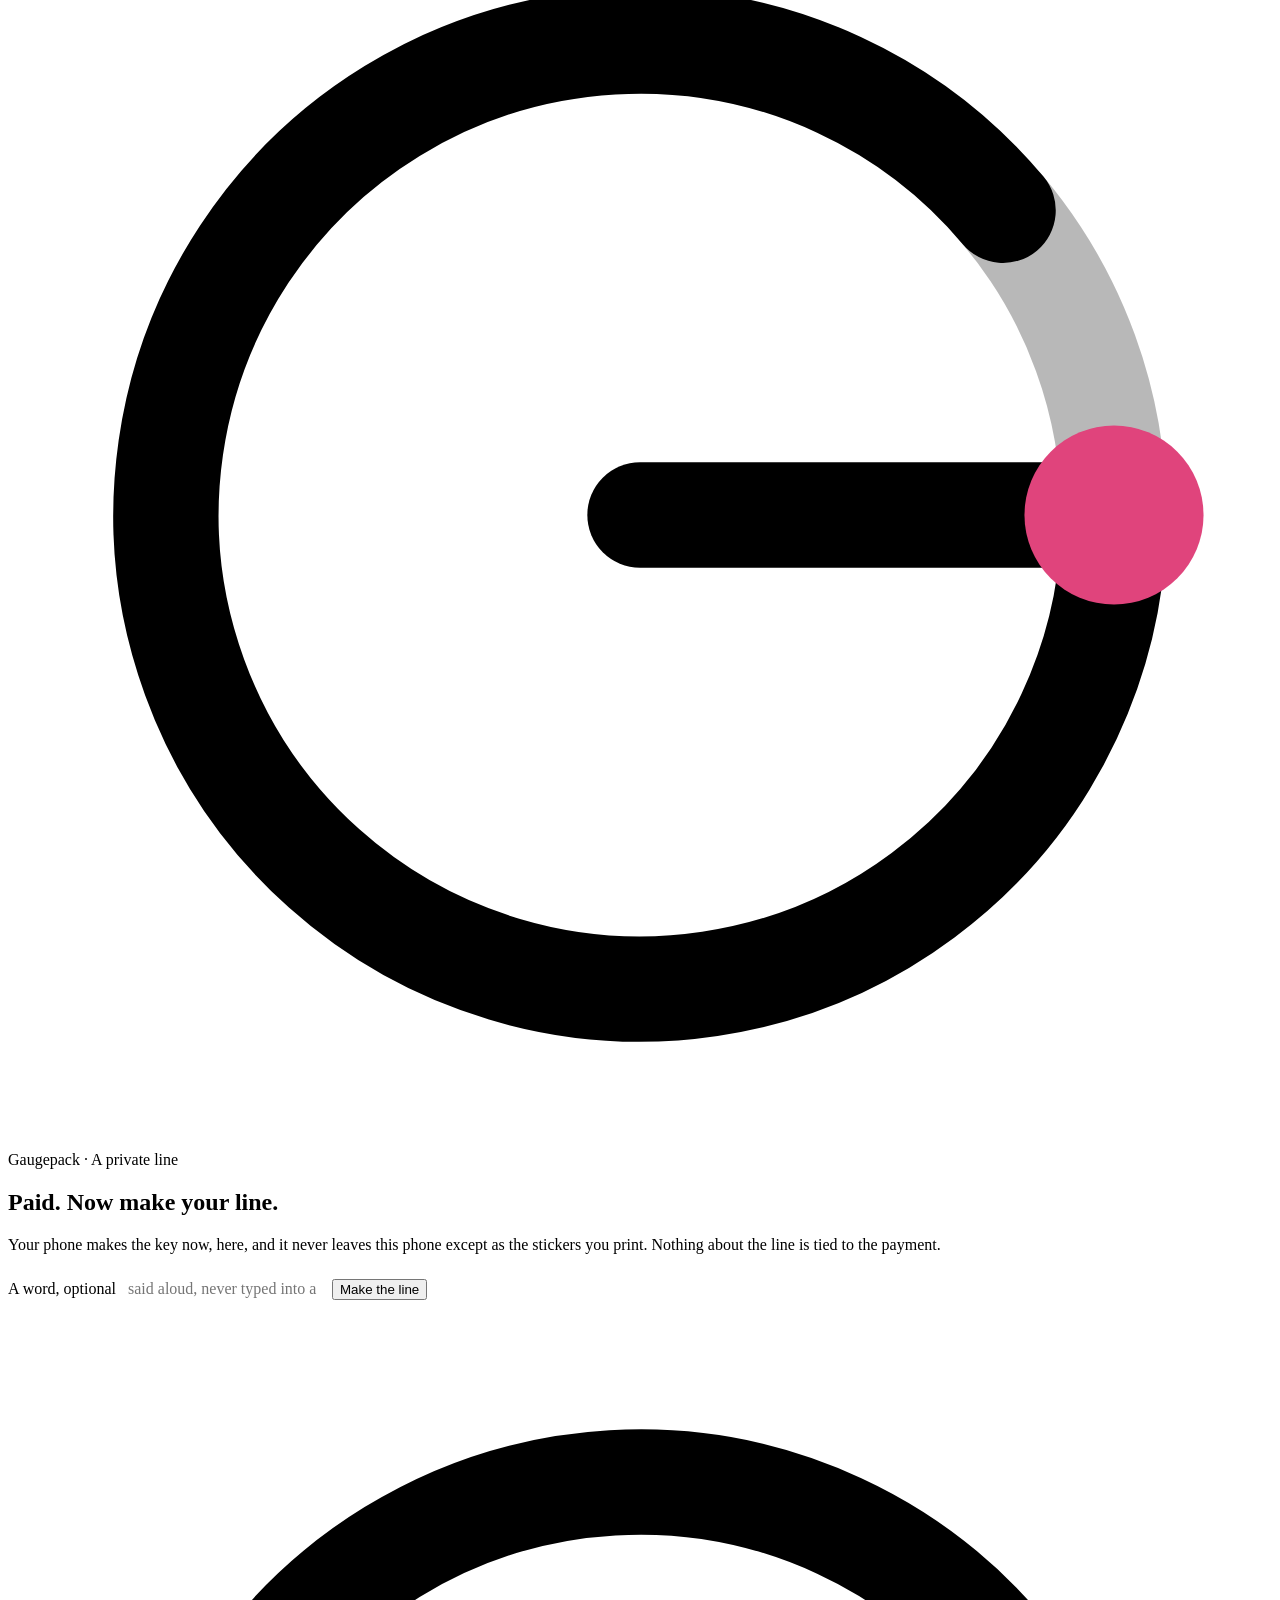
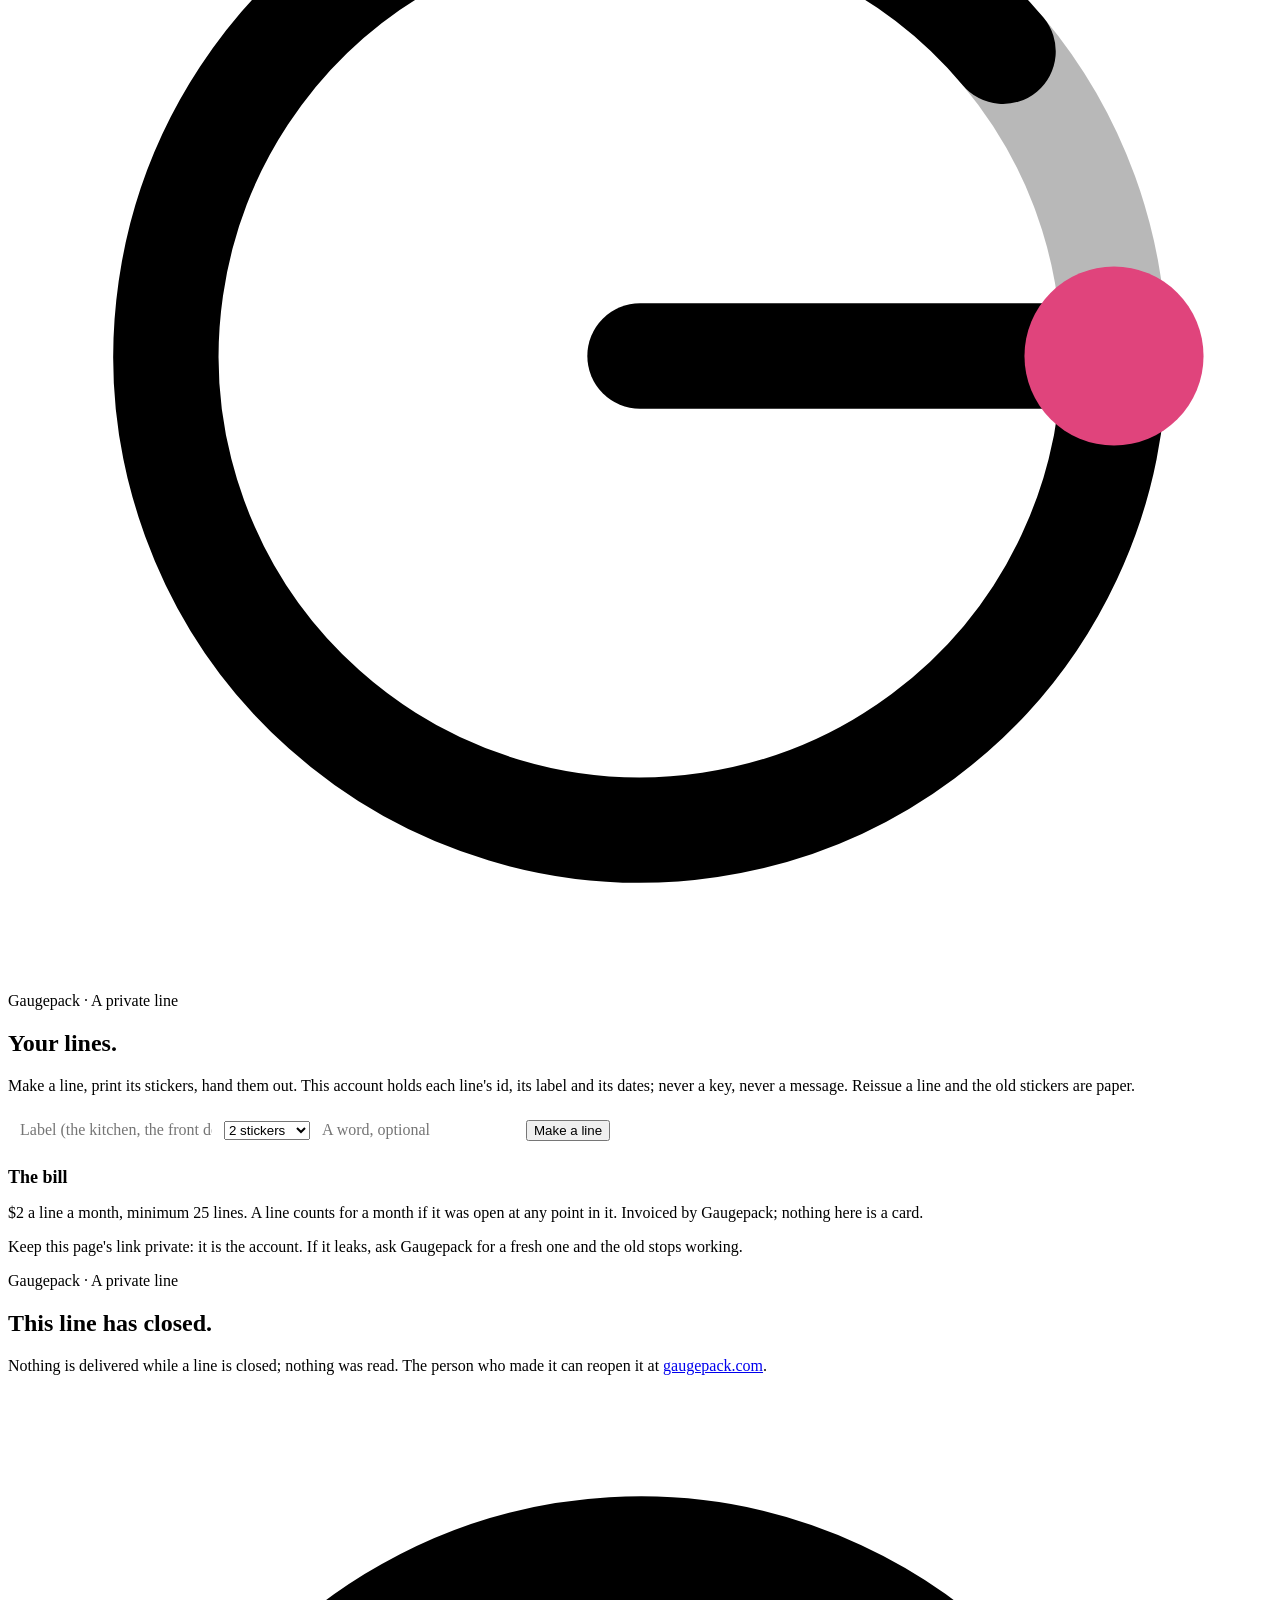
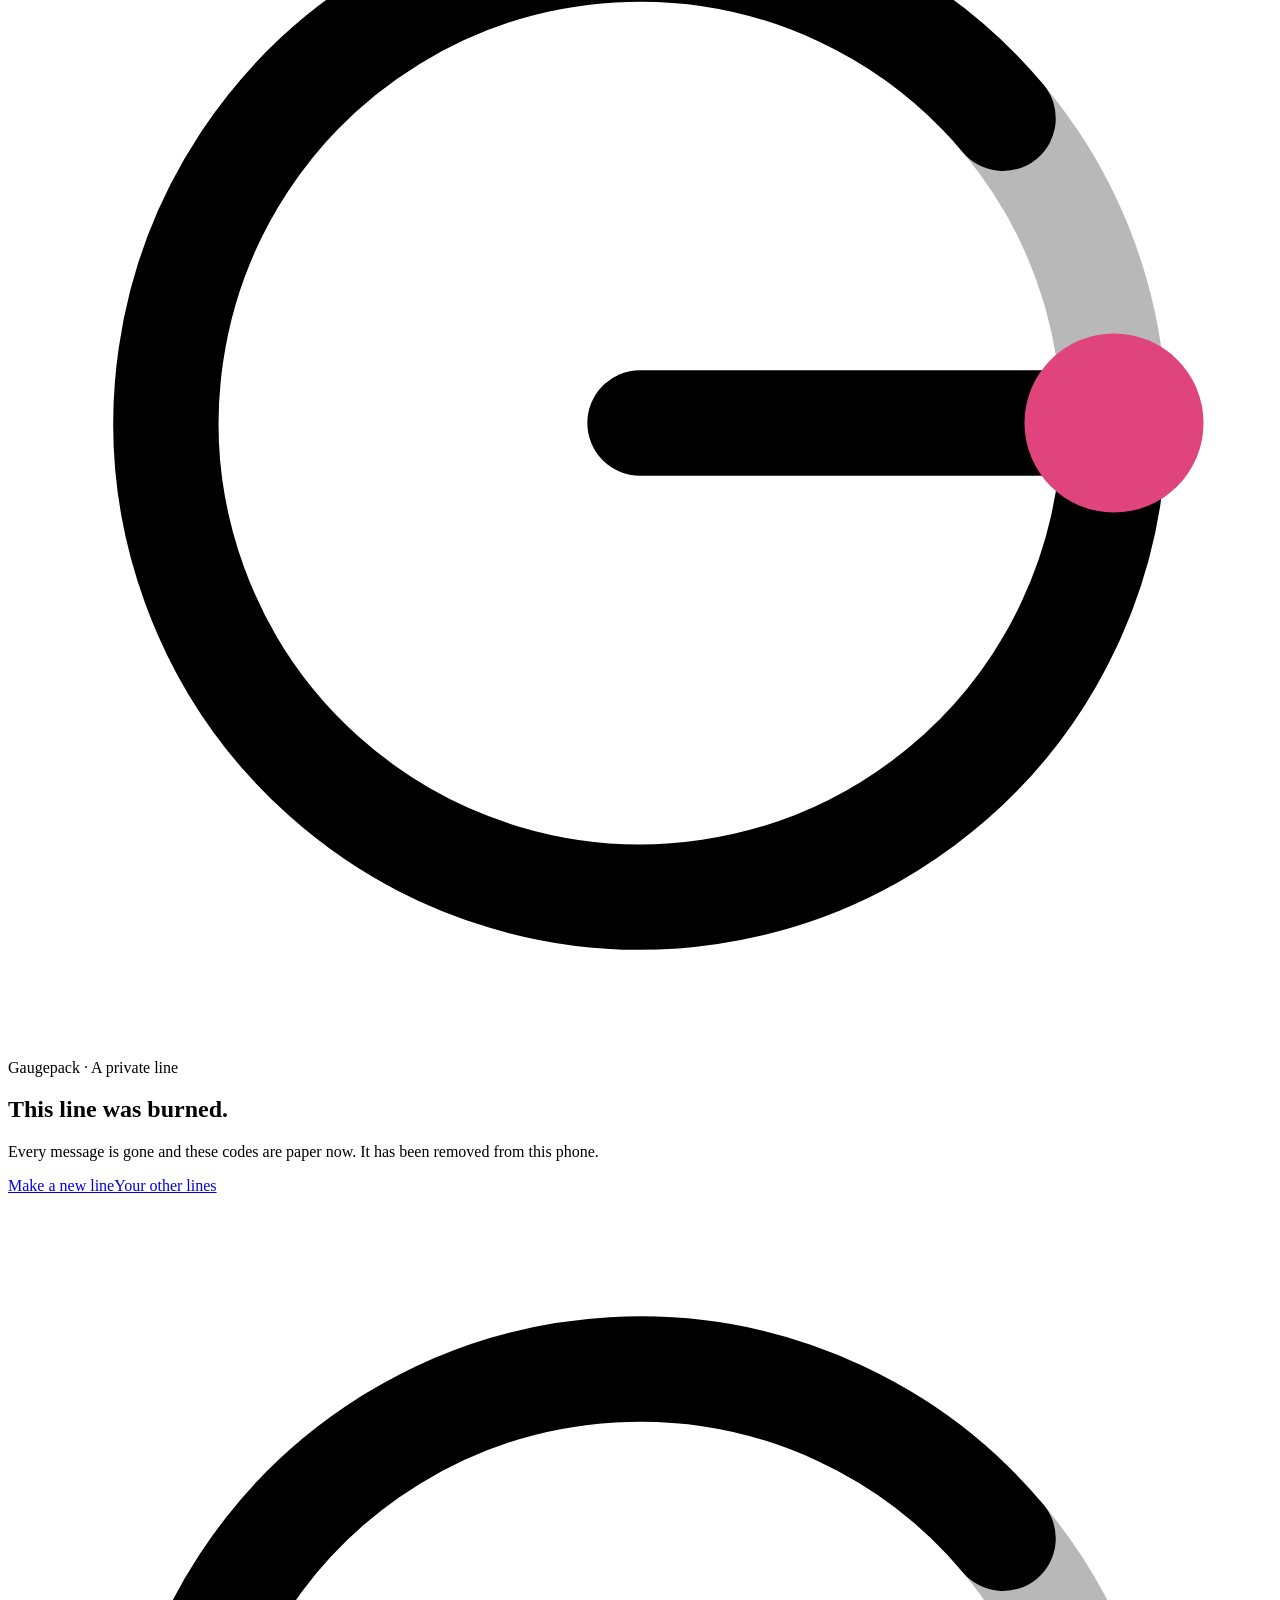
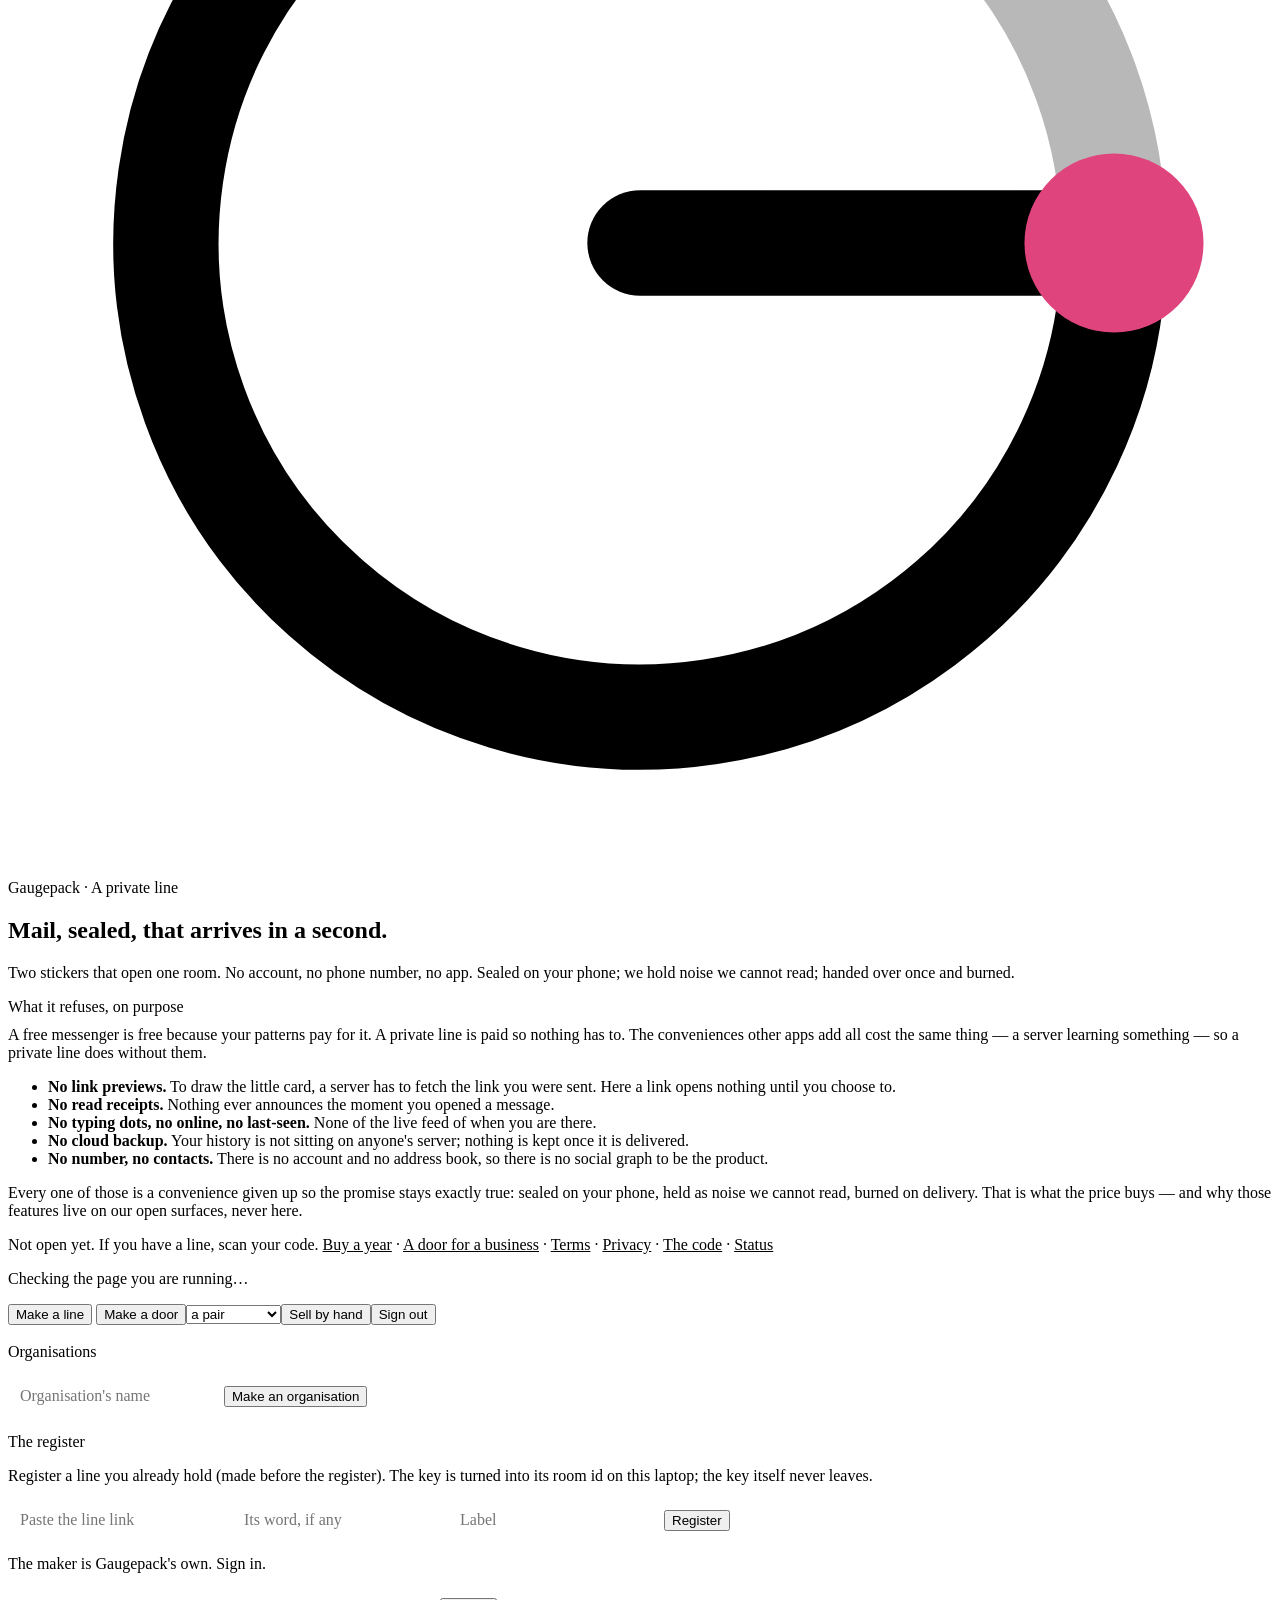
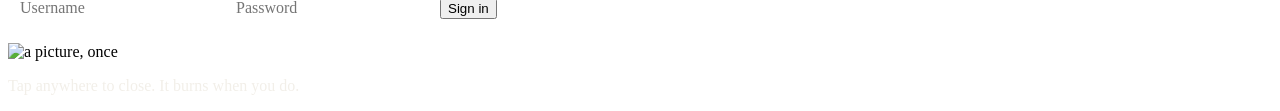
==== commit 7747f2ba: "The page, version c1e3a7699811a5a4" ====
--- a/page/index.html
+++ b/page/index.html
@@ -88,7 +88,7 @@
     <p class="hint">Keep this page's link private: it is the account. If it leaks, ask Gaugepack for a fresh one and the old stops working.</p>
   </section>
   <section id="closed" class="hidden"><p class="eyebrow">Gaugepack · A private line</p><h1>This line has closed.</h1><p class="lead">Nothing is delivered while a line is closed; nothing was read. The person who made it can reopen it at <a href="https://gaugepack.com">gaugepack.com</a>.</p></section>
-  <section id="dead" class="hidden"><p class="eyebrow"><svg class="gp-mark gp-live" viewBox="0 0 24 24" aria-hidden="true"><g fill="none" stroke="currentColor" stroke-width="2" stroke-linecap="round" stroke-linejoin="round"><path d="M21 12A9 9 0 0 0 18.894 6.215" stroke-opacity=".28"/><path class="gp-sweep" d="M18.894 6.215A9 9 0 1 0 21 12" pathLength="1"/><g class="gp-needle"><path d="M12 12L21 12"/><circle class="gp-dot" cx="21" cy="12" r="1.7" fill="#E0447C" stroke="none"/></g></g></svg>Gaugepack · A private line</p><h1>This line was burned.</h1><p class="lead">Every message is gone and these codes are paper now. It has been removed from this phone. <a href="/">Make a new line.</a></p></section>
+  <section id="dead" class="hidden"><p class="eyebrow"><svg class="gp-mark gp-live" viewBox="0 0 24 24" aria-hidden="true"><g fill="none" stroke="currentColor" stroke-width="2" stroke-linecap="round" stroke-linejoin="round"><path d="M21 12A9 9 0 0 0 18.894 6.215" stroke-opacity=".28"/><path class="gp-sweep" d="M18.894 6.215A9 9 0 1 0 21 12" pathLength="1"/><g class="gp-needle"><path d="M12 12L21 12"/><circle class="gp-dot" cx="21" cy="12" r="1.7" fill="#E0447C" stroke="none"/></g></g></svg>Gaugepack · A private line</p><h1>This line was burned.</h1><p class="lead">Every message is gone and these codes are paper now. It has been removed from this phone.</p><p class="row"><a class="btn" href="/make">Make a new line</a><a class="btn ghost" href="/">Your other lines</a></p></section>
   <section id="home" class="hidden"><p class="eyebrow"><svg class="gp-mark gp-live" viewBox="0 0 24 24" aria-hidden="true"><g fill="none" stroke="currentColor" stroke-width="2" stroke-linecap="round" stroke-linejoin="round"><path d="M21 12A9 9 0 0 0 18.894 6.215" stroke-opacity=".28"/><path class="gp-sweep" d="M18.894 6.215A9 9 0 1 0 21 12" pathLength="1"/><g class="gp-needle"><path d="M12 12L21 12"/><circle class="gp-dot" cx="21" cy="12" r="1.7" fill="#E0447C" stroke="none"/></g></g></svg>Gaugepack · A private line</p><h1>Mail, sealed, that arrives in a second.</h1><p class="lead">Two stickers that open one room. No account, no phone number, no app. Sealed on your phone; we hold noise we cannot read; handed over once and burned.</p>
     <div class="refuse">
       <p class="eyebrow" style="margin:0 0 10px">What it refuses, on purpose</p>
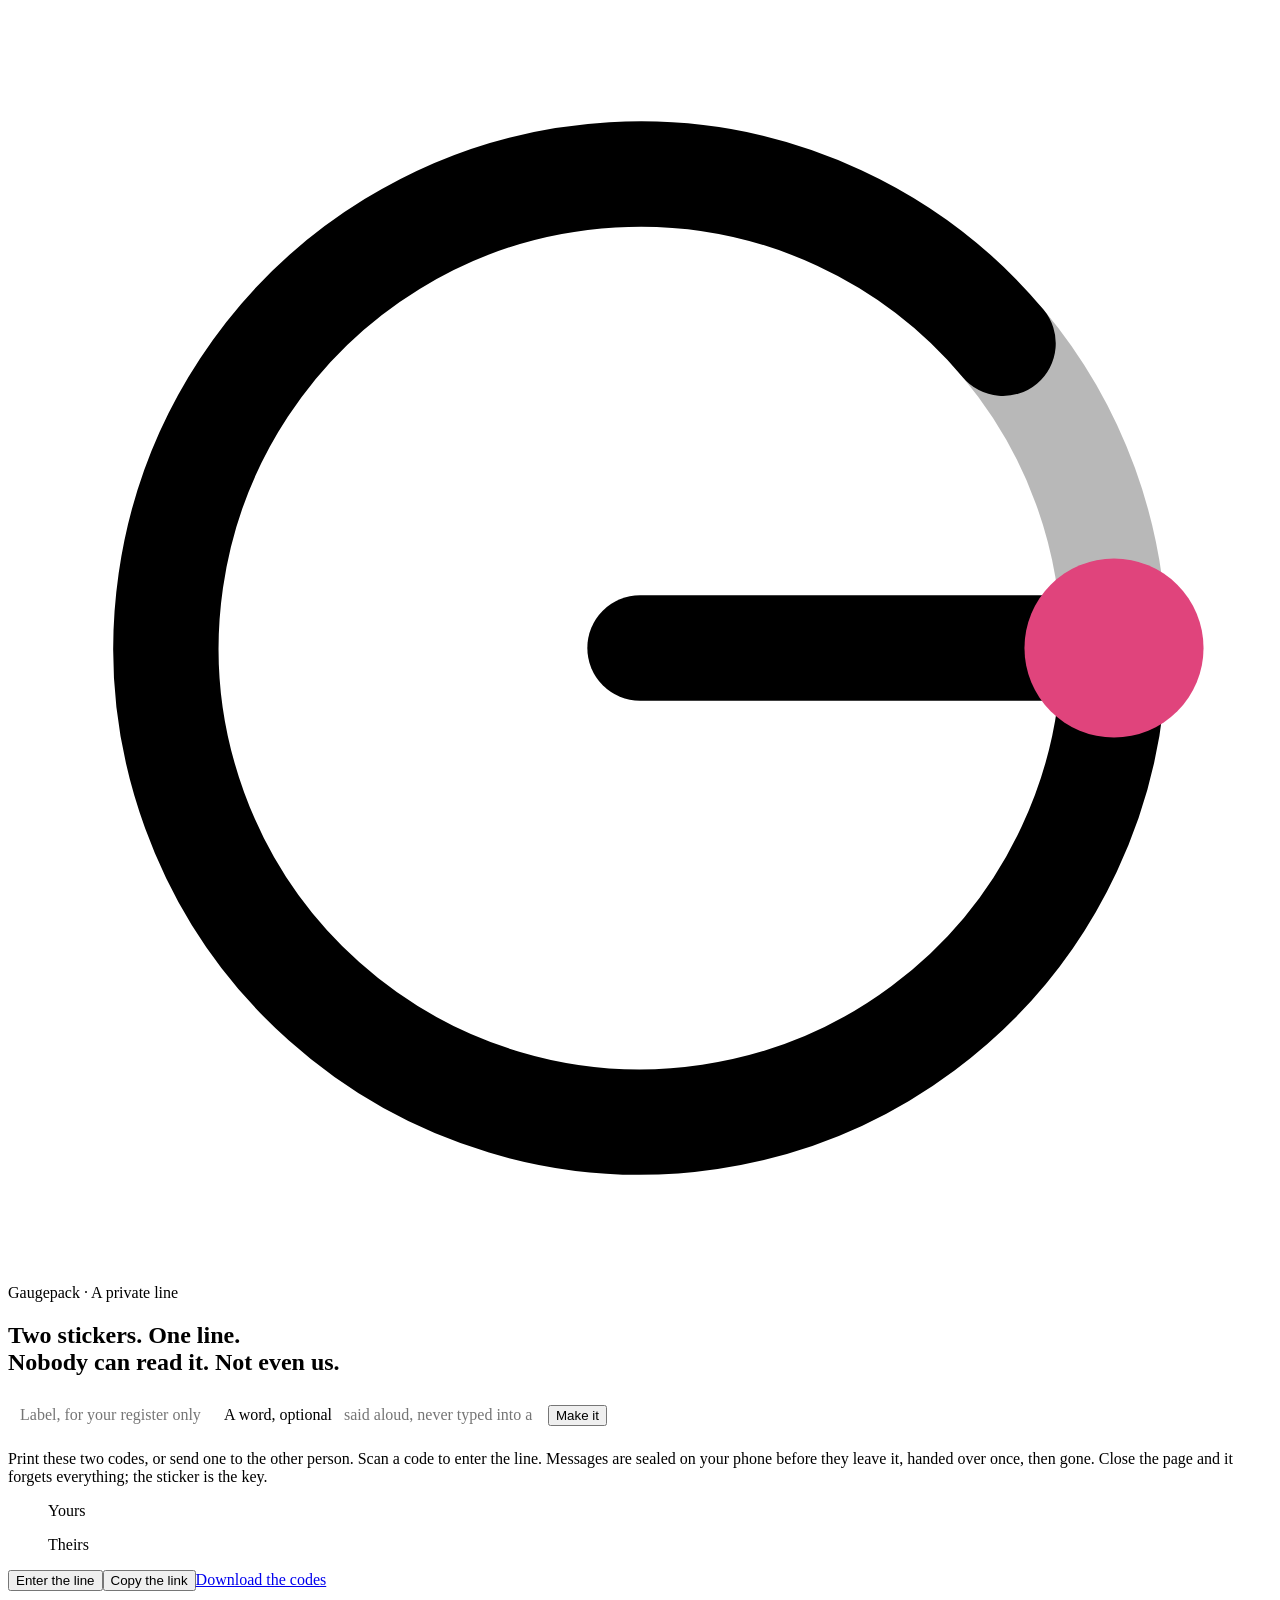
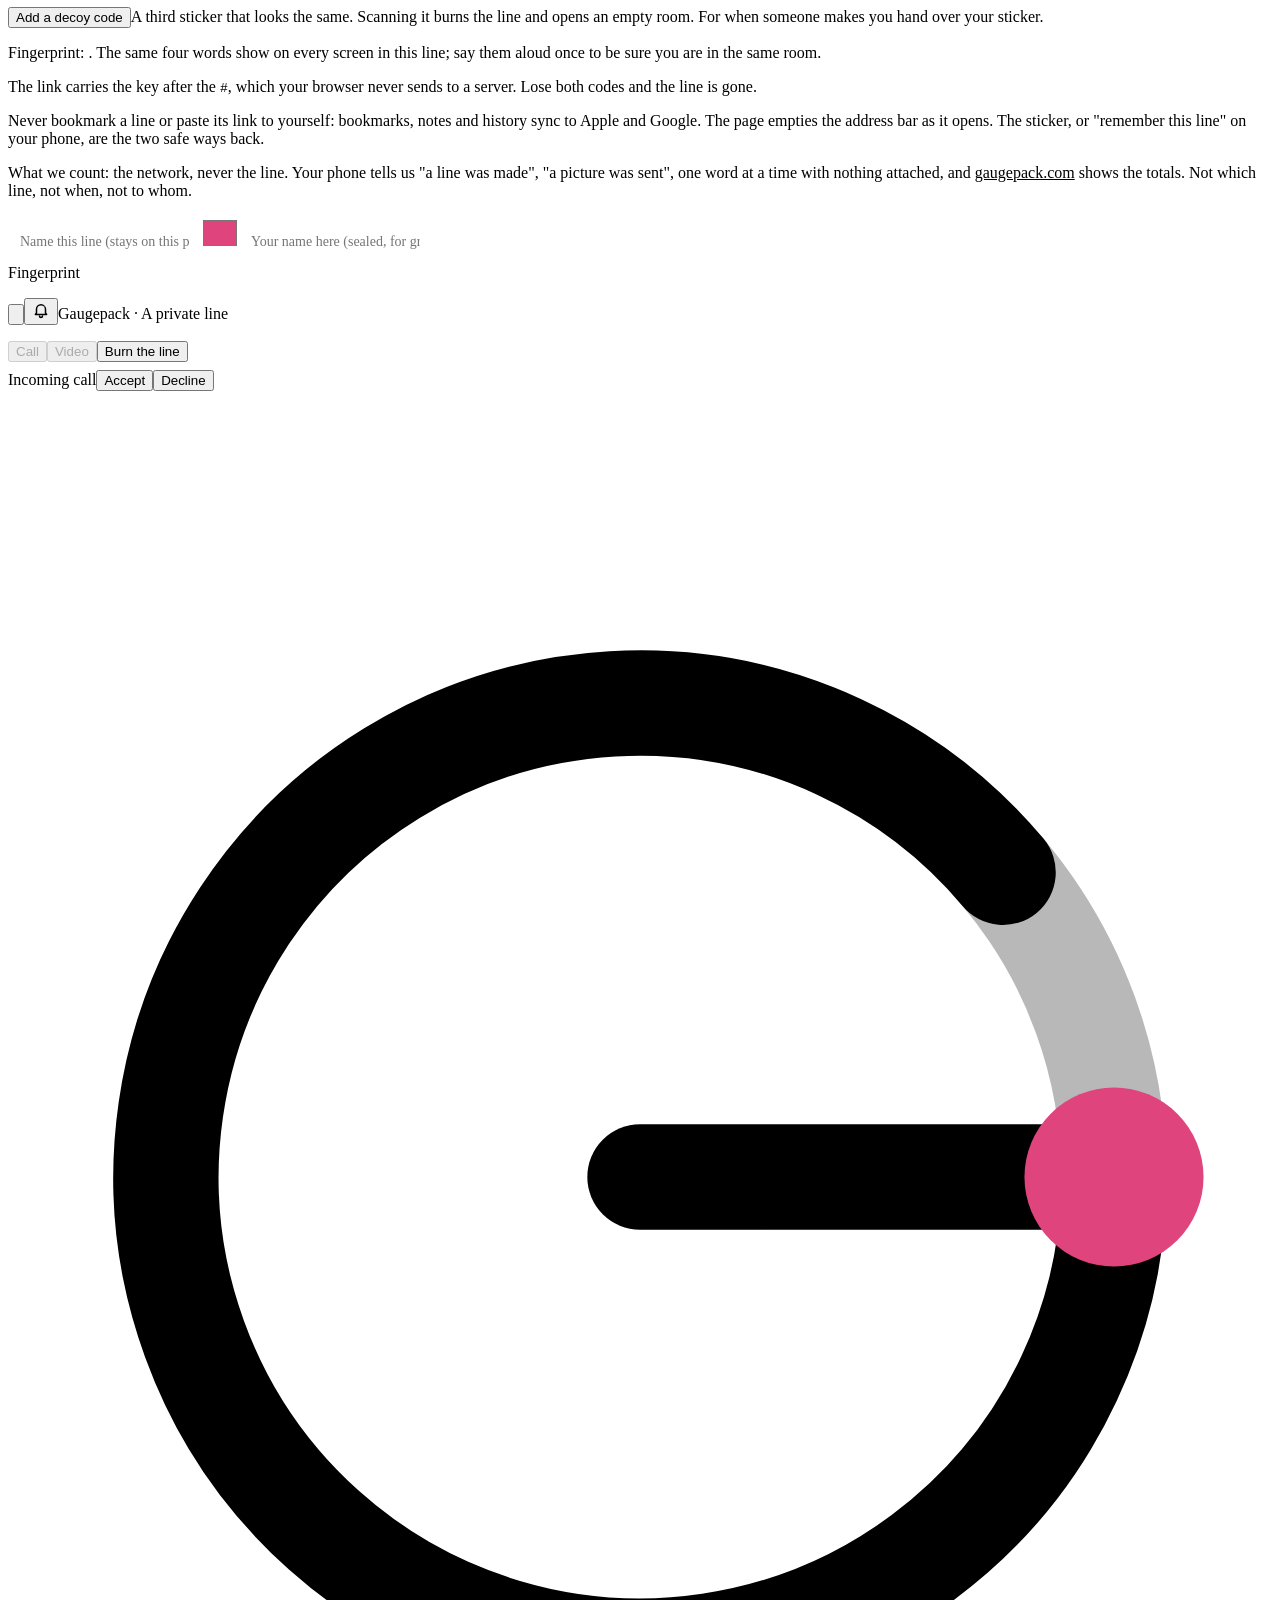
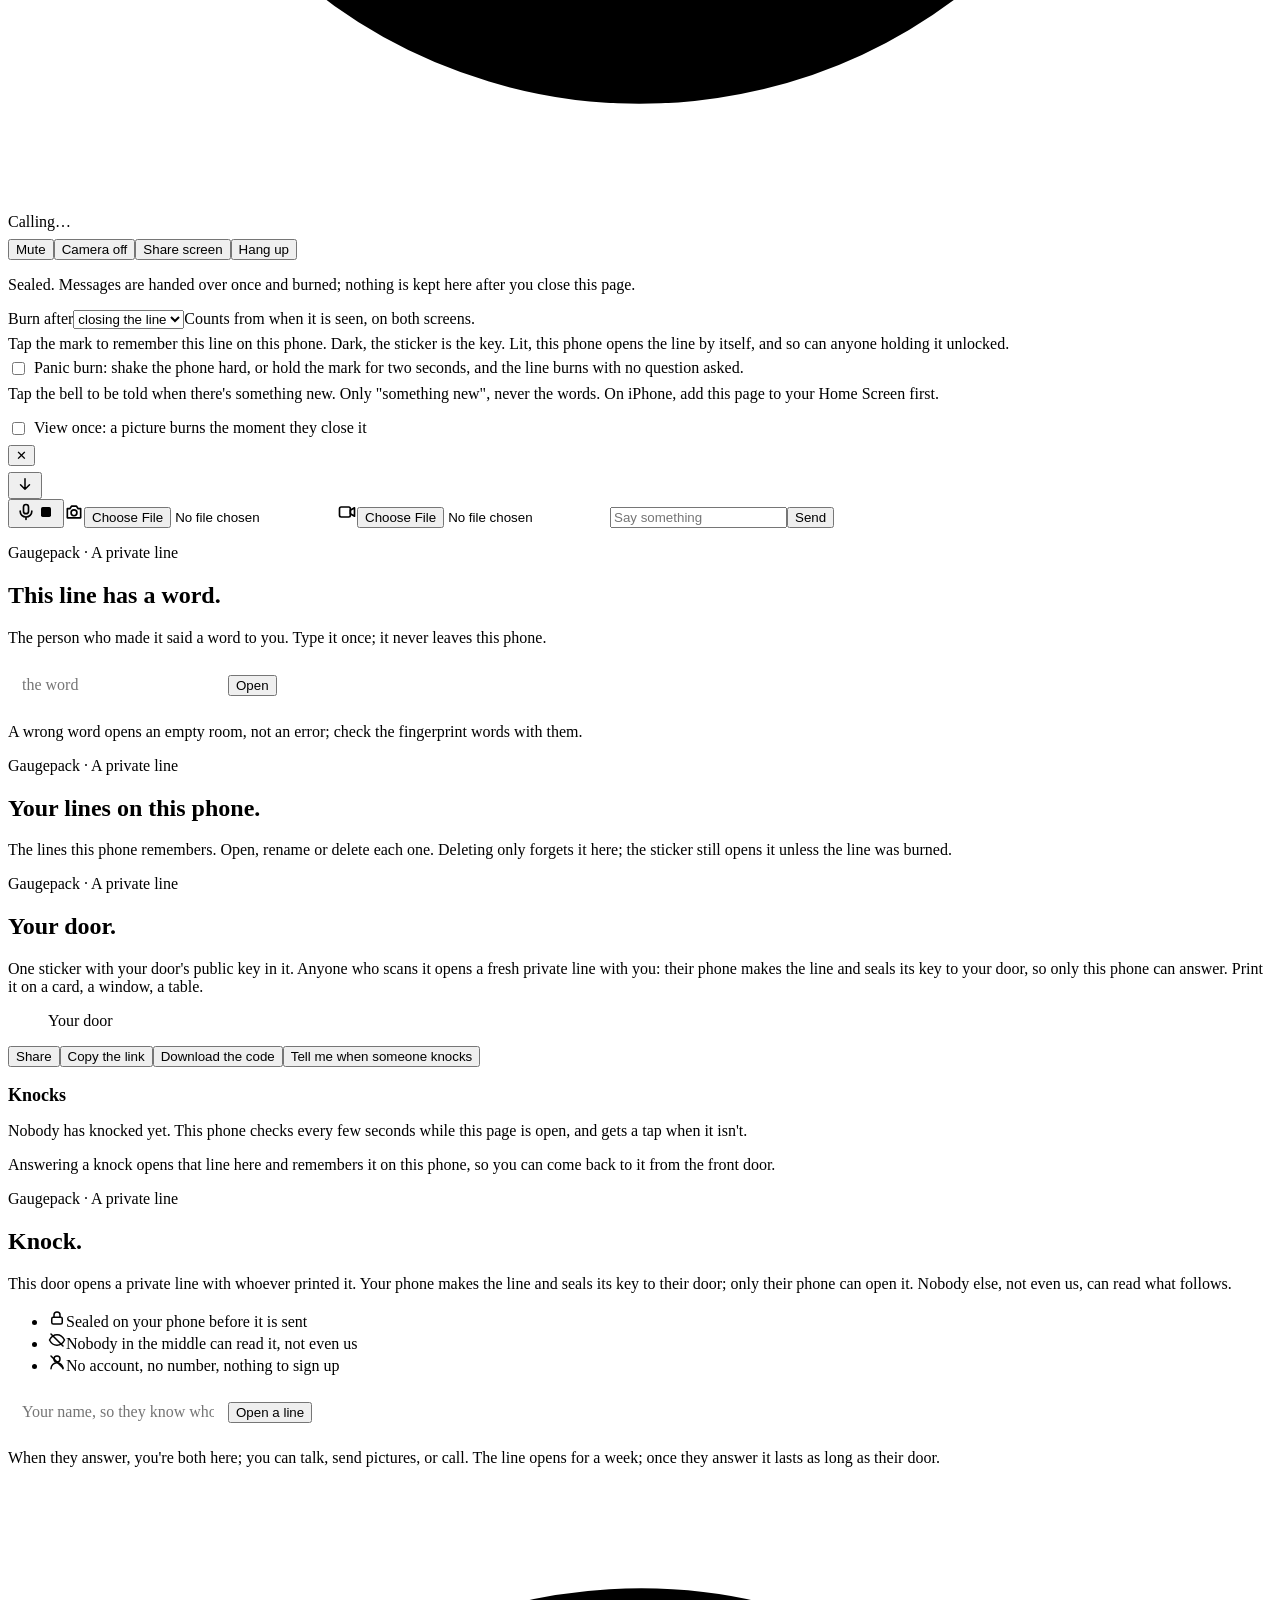
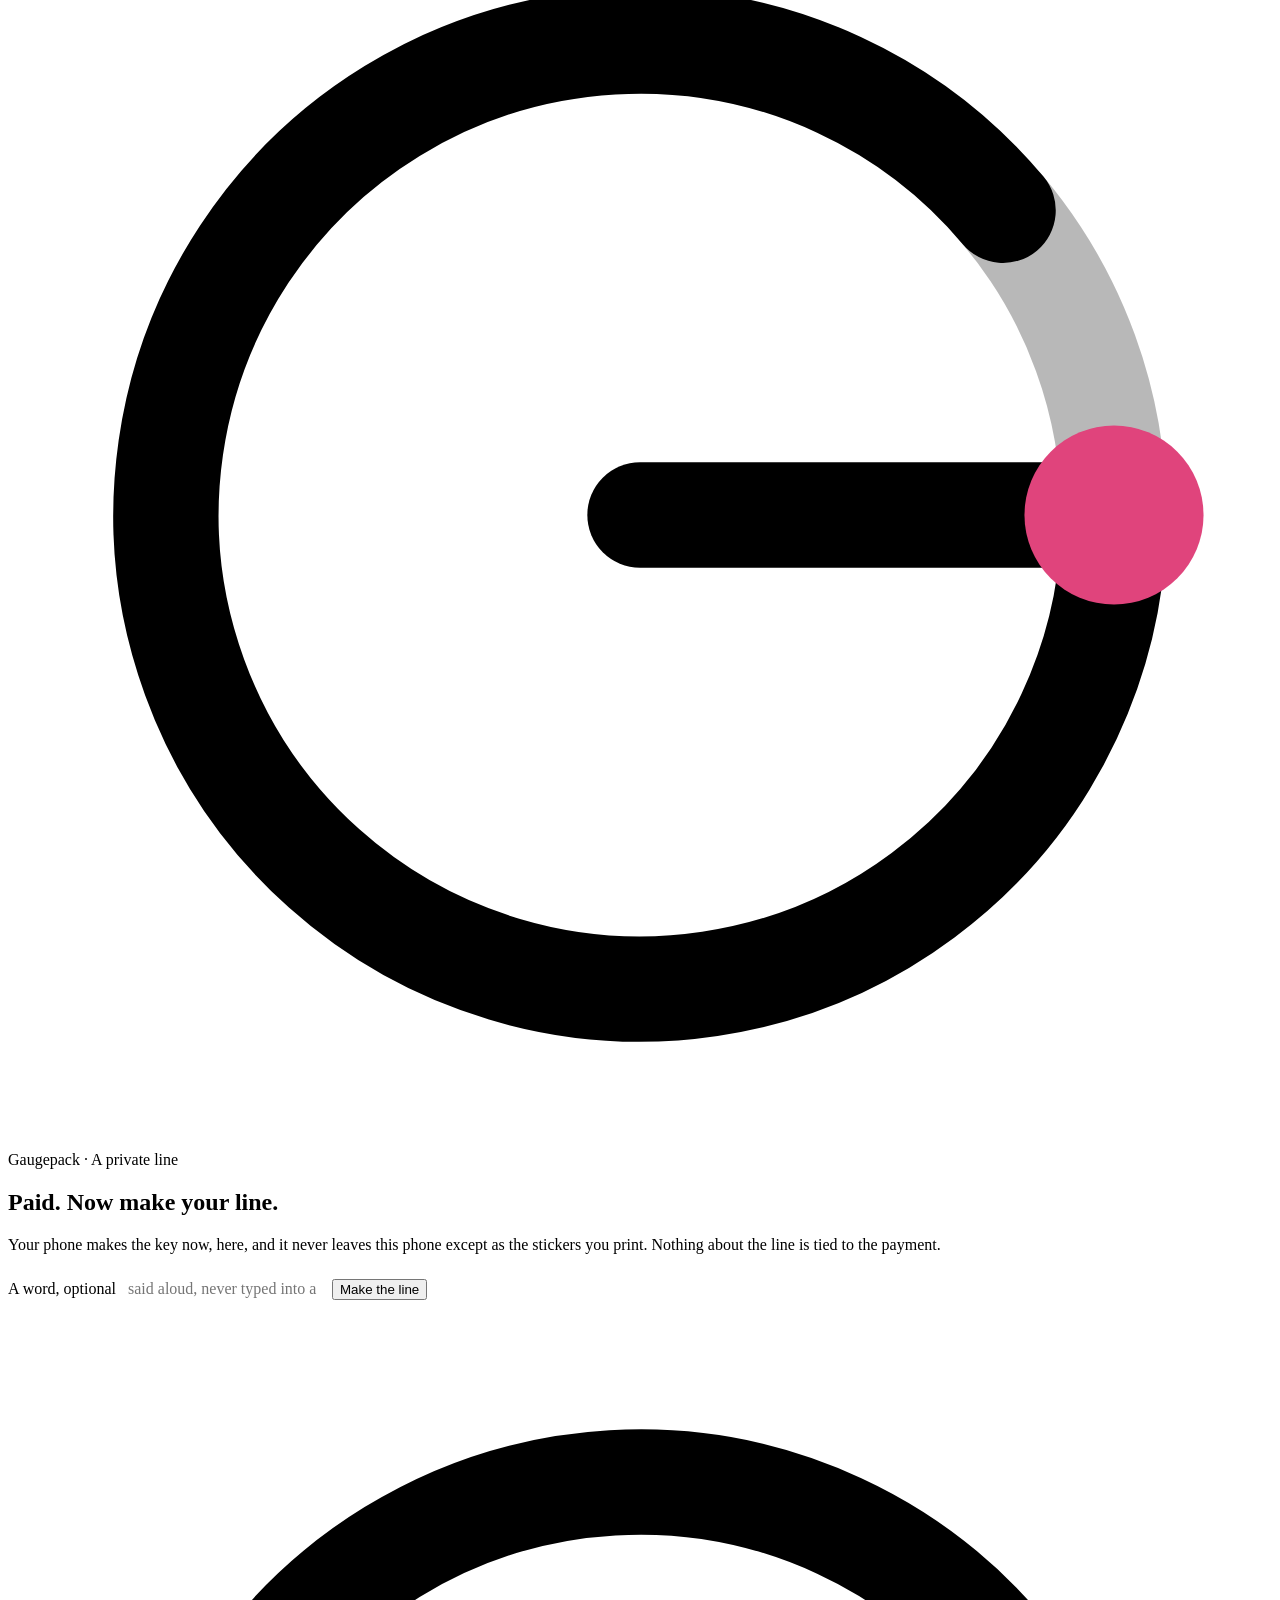
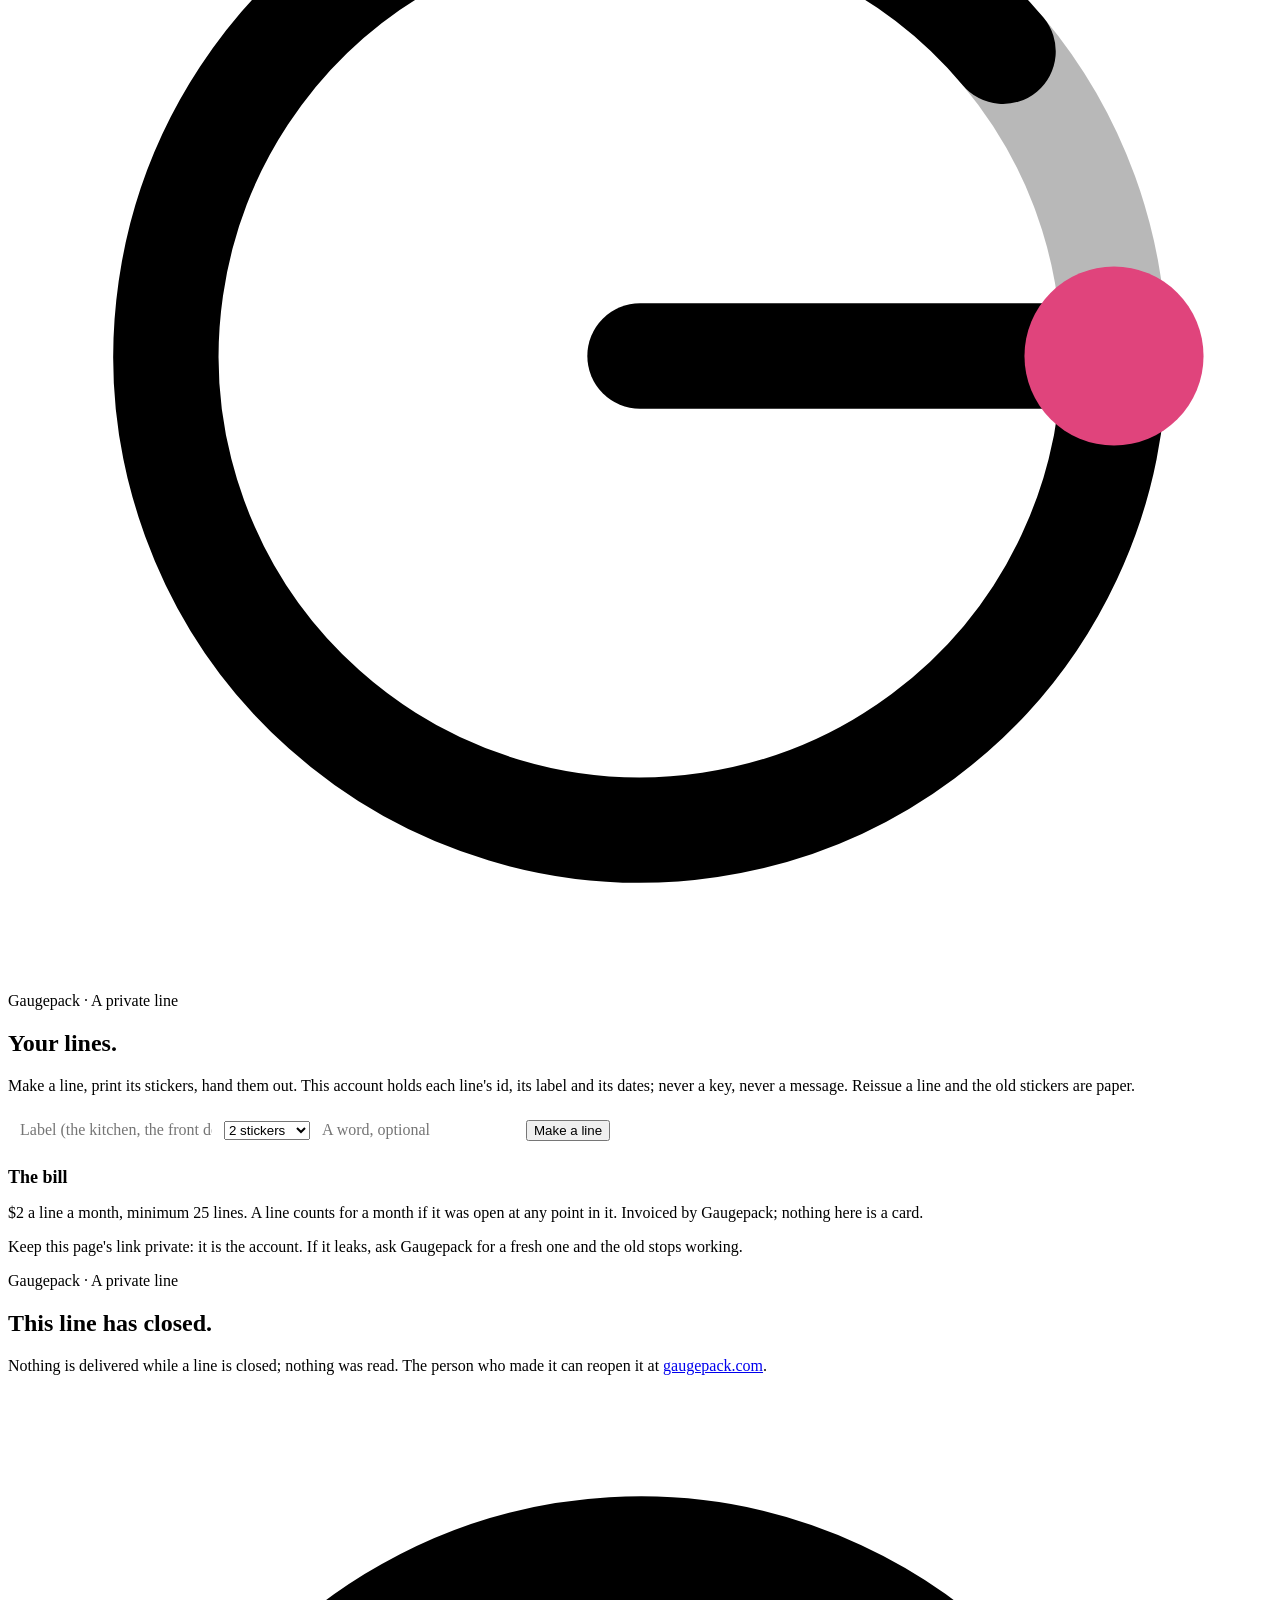
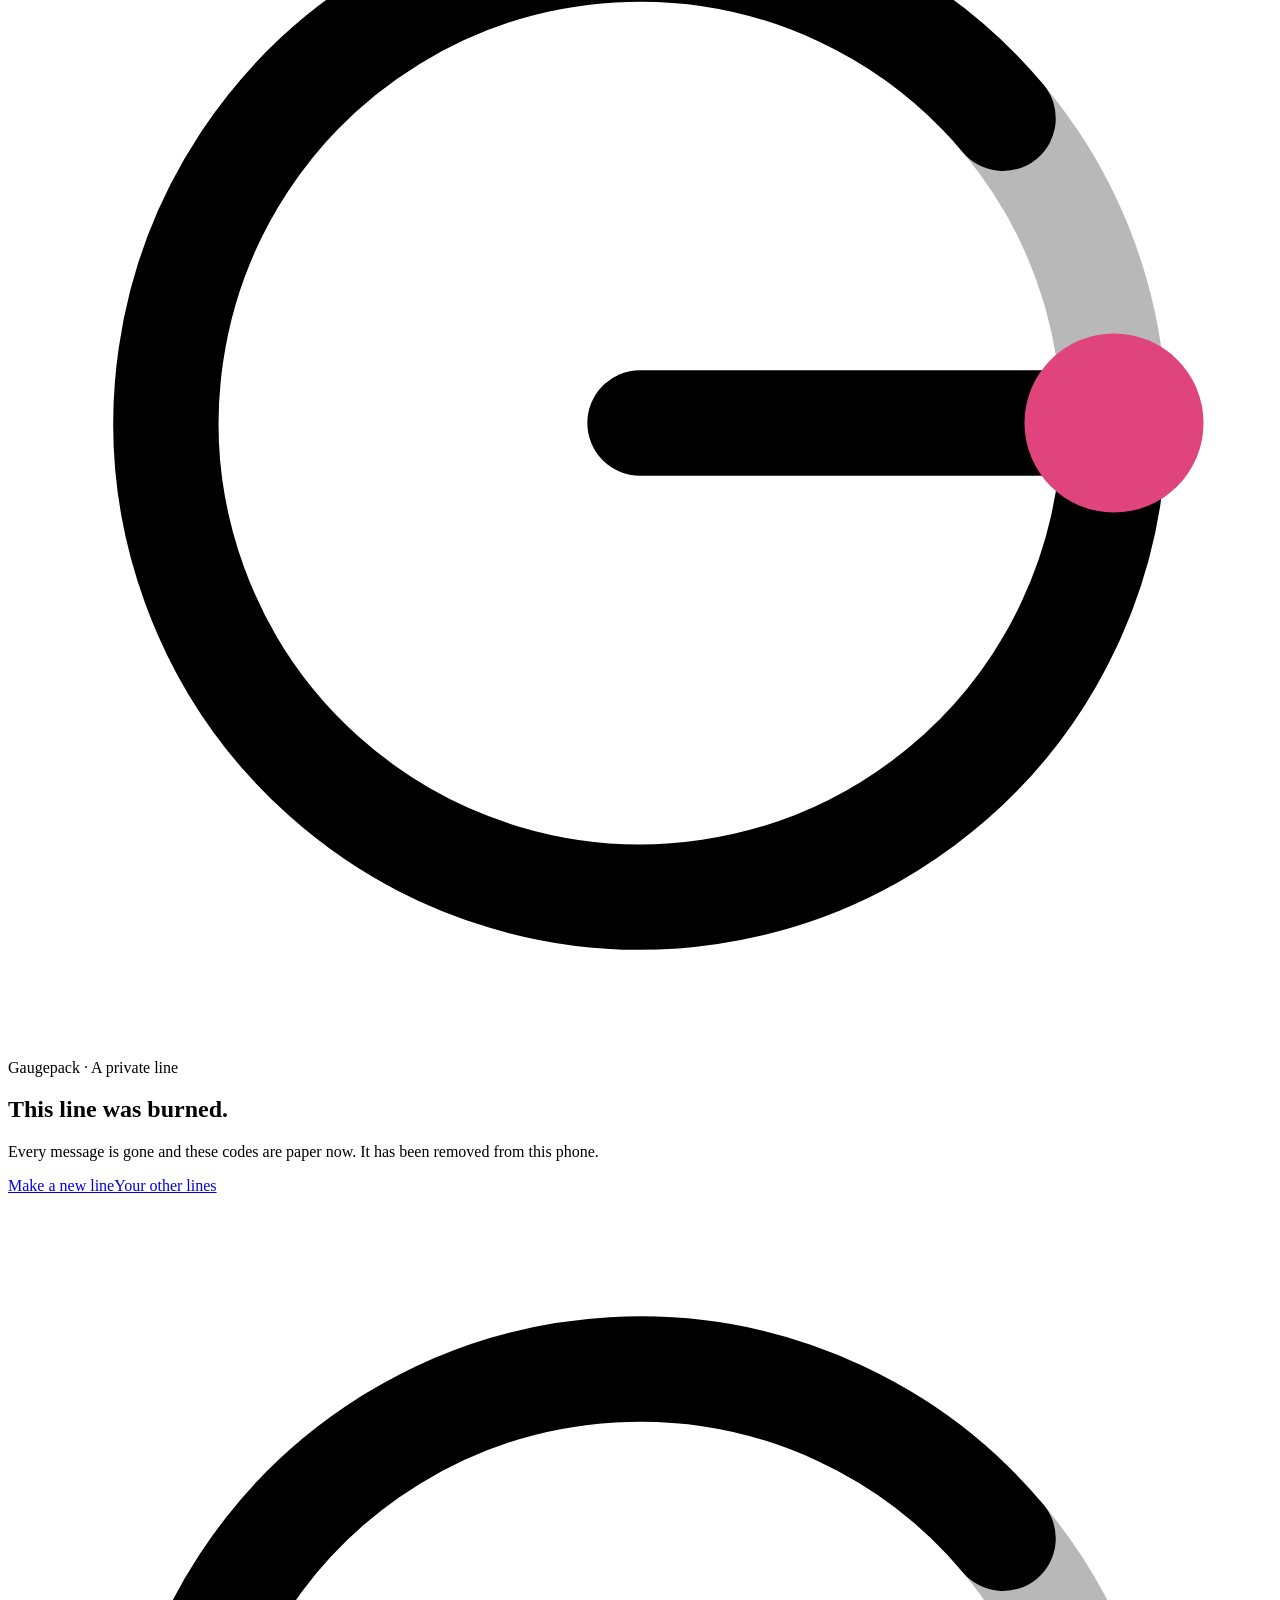
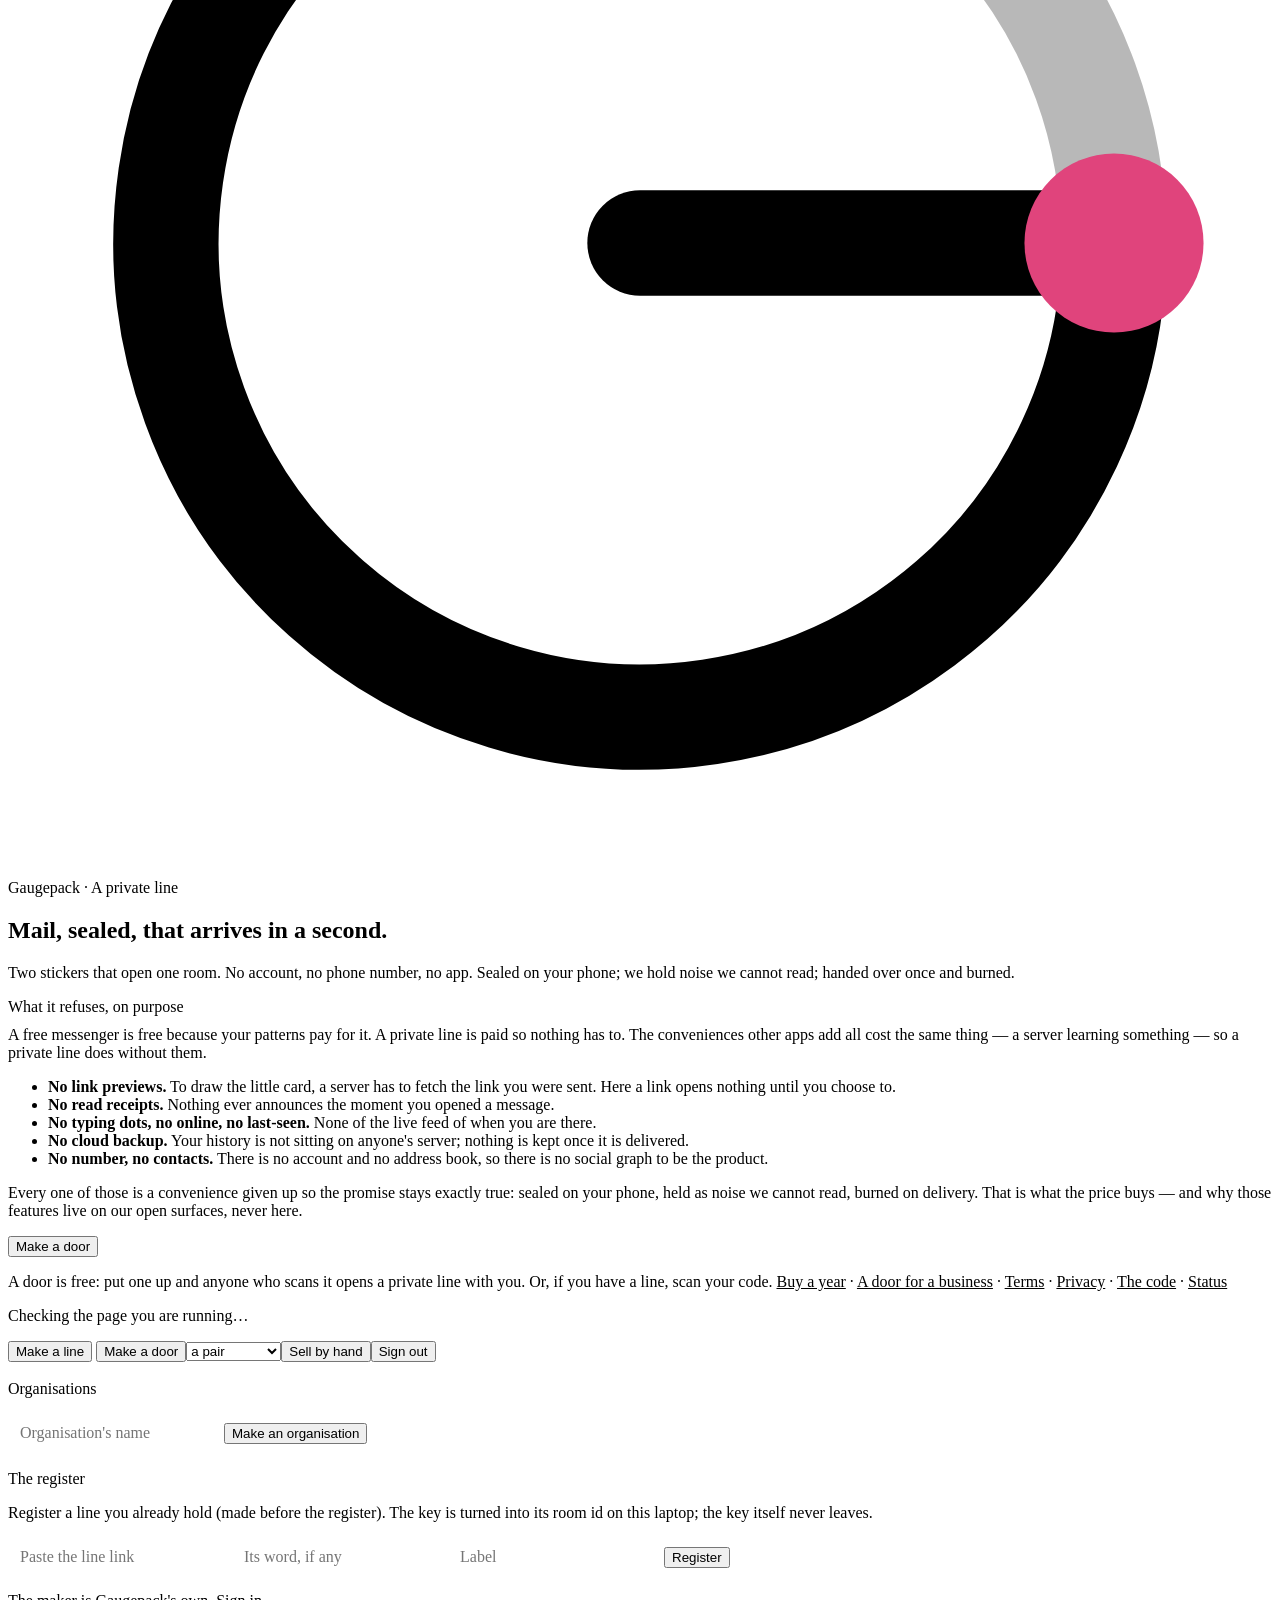
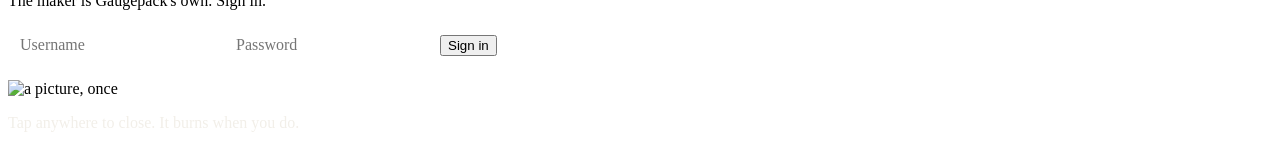
==== commit db985ae0: "The page, version 028ca5928e9b7bf6" ====
--- a/page/index.html
+++ b/page/index.html
@@ -101,7 +101,7 @@
         <li><b>No number, no contacts.</b> There is no account and no address book, so there is no social graph to be the product.</li>
       </ul>
       <p class="hint" style="margin:12px 0 0">Every one of those is a convenience given up so the promise stays exactly true: sealed on your phone, held as noise we cannot read, burned on delivery. That is what the price buys — and why those features live on our open surfaces, never here.</p>
-    </div><p class="hint">Not open yet. If you have a line, scan your code. <a href="/buy" style="color:inherit">Buy a year</a> · <a href="/doors" style="color:inherit">A door for a business</a> · <a href="/terms" style="color:inherit">Terms</a> · <a href="/privacy" style="color:inherit">Privacy</a> · <a href="/code" style="color:inherit">The code</a> · <a href="/status" style="color:inherit">Status</a></p><p class="hint" id="fpline">Checking the page you are running…</p><p id="newwrap" class="hidden"><button class="btn" id="new">Make a line</button> <button type="button" class="btn ghost small" id="doortoken">Make a door</button><select id="claimkind" class="sel" aria-label="What was sold"><option value="pair">a pair</option><option value="p6">a pack of 6</option><option value="p12">a pack of 12</option><option value="p30">a pack of 30</option></select><button type="button" class="btn ghost small" id="claimtoken">Sell by hand</button><button type="button" class="btn ghost small" id="signout">Sign out</button></p><p class="hint" id="doortokennote"></p><p class="hint" id="claimtokennote"></p>
+    </div><p class="row"><button type="button" class="btn ghost" id="makedoor">Make a door</button></p><p class="hint">A door is free: put one up and anyone who scans it opens a private line with you. Or, if you have a line, scan your code. <a href="/buy" style="color:inherit">Buy a year</a> · <a href="/doors" style="color:inherit">A door for a business</a> · <a href="/terms" style="color:inherit">Terms</a> · <a href="/privacy" style="color:inherit">Privacy</a> · <a href="/code" style="color:inherit">The code</a> · <a href="/status" style="color:inherit">Status</a></p><p class="hint" id="fpline">Checking the page you are running…</p><p id="newwrap" class="hidden"><button class="btn" id="new">Make a line</button> <button type="button" class="btn ghost small" id="doortoken">Make a door</button><select id="claimkind" class="sel" aria-label="What was sold"><option value="pair">a pair</option><option value="p6">a pack of 6</option><option value="p12">a pack of 12</option><option value="p30">a pack of 30</option></select><button type="button" class="btn ghost small" id="claimtoken">Sell by hand</button><button type="button" class="btn ghost small" id="signout">Sign out</button></p><p class="hint" id="doortokennote"></p><p class="hint" id="claimtokennote"></p>
   <div id="orgsbox" class="hidden" style="margin-top:18px">
     <p class="eyebrow">Organisations</p>
     <div id="orgs-owner"></div>
